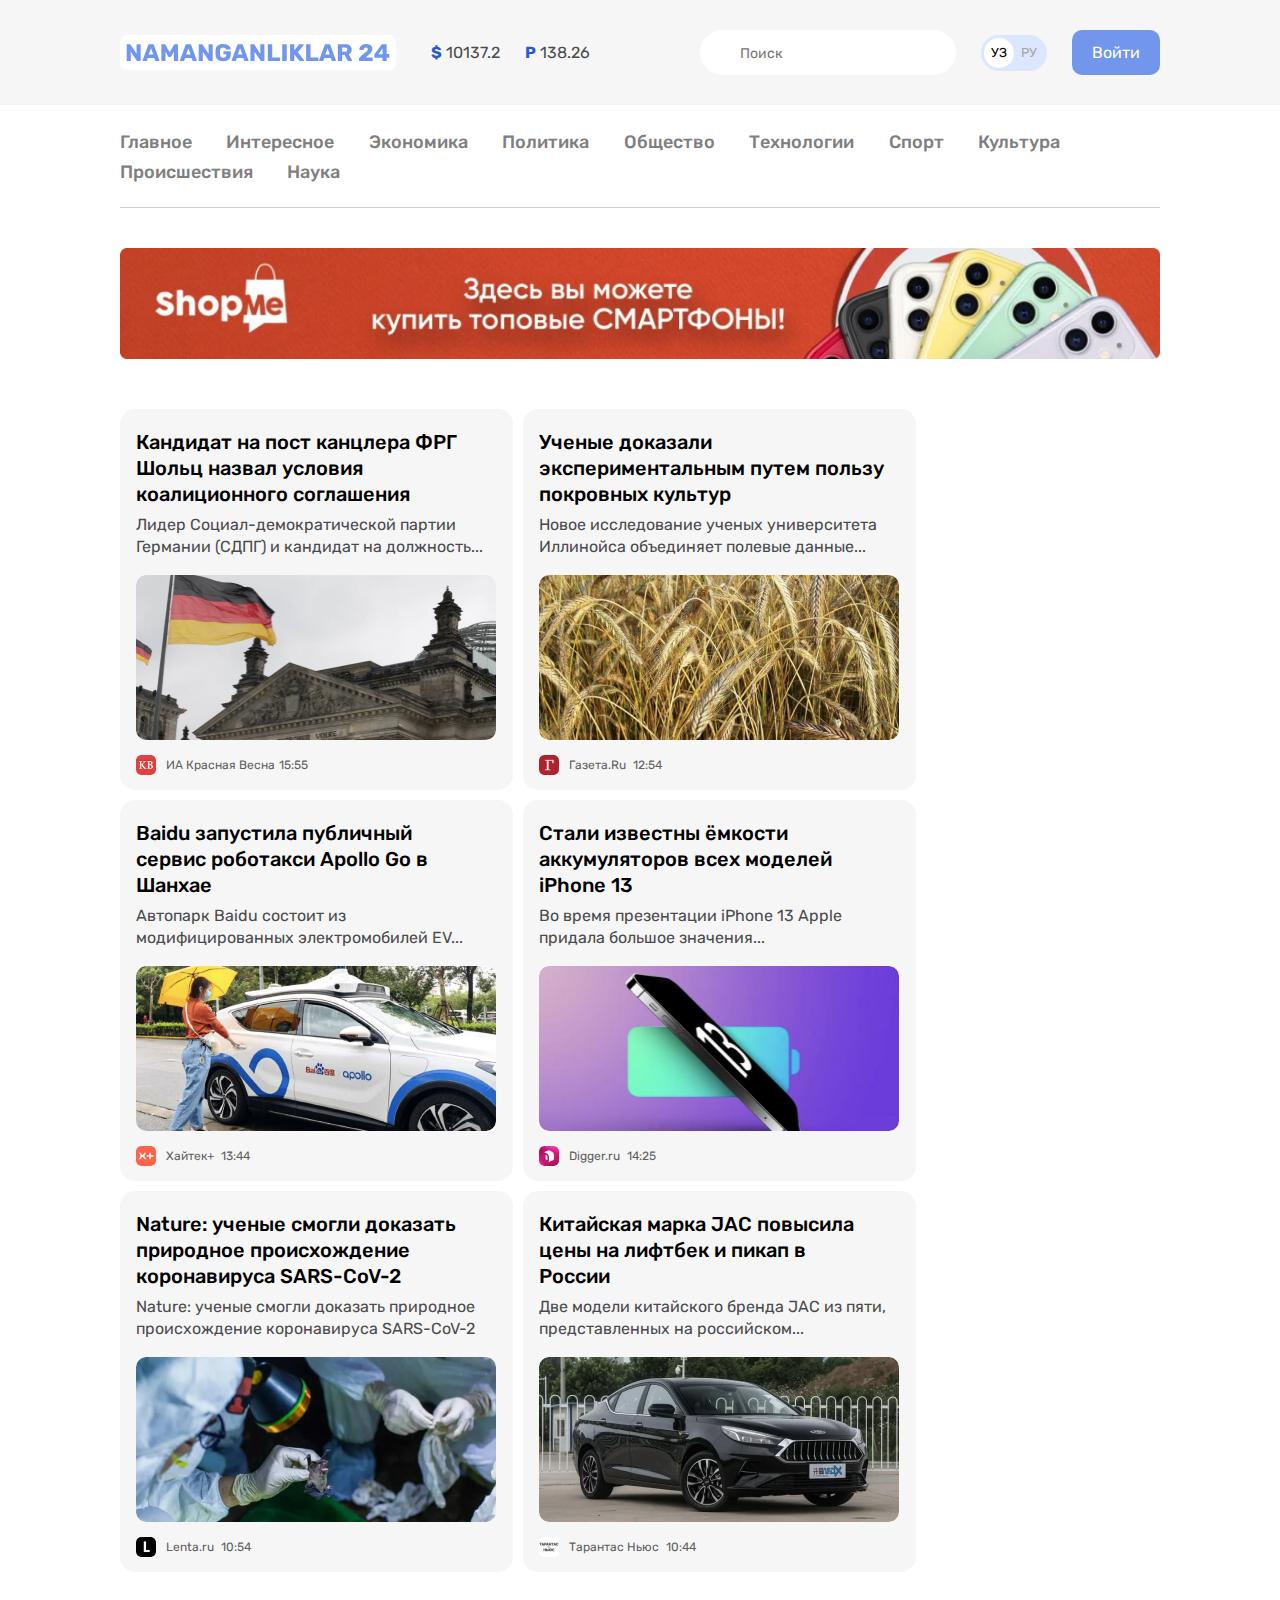
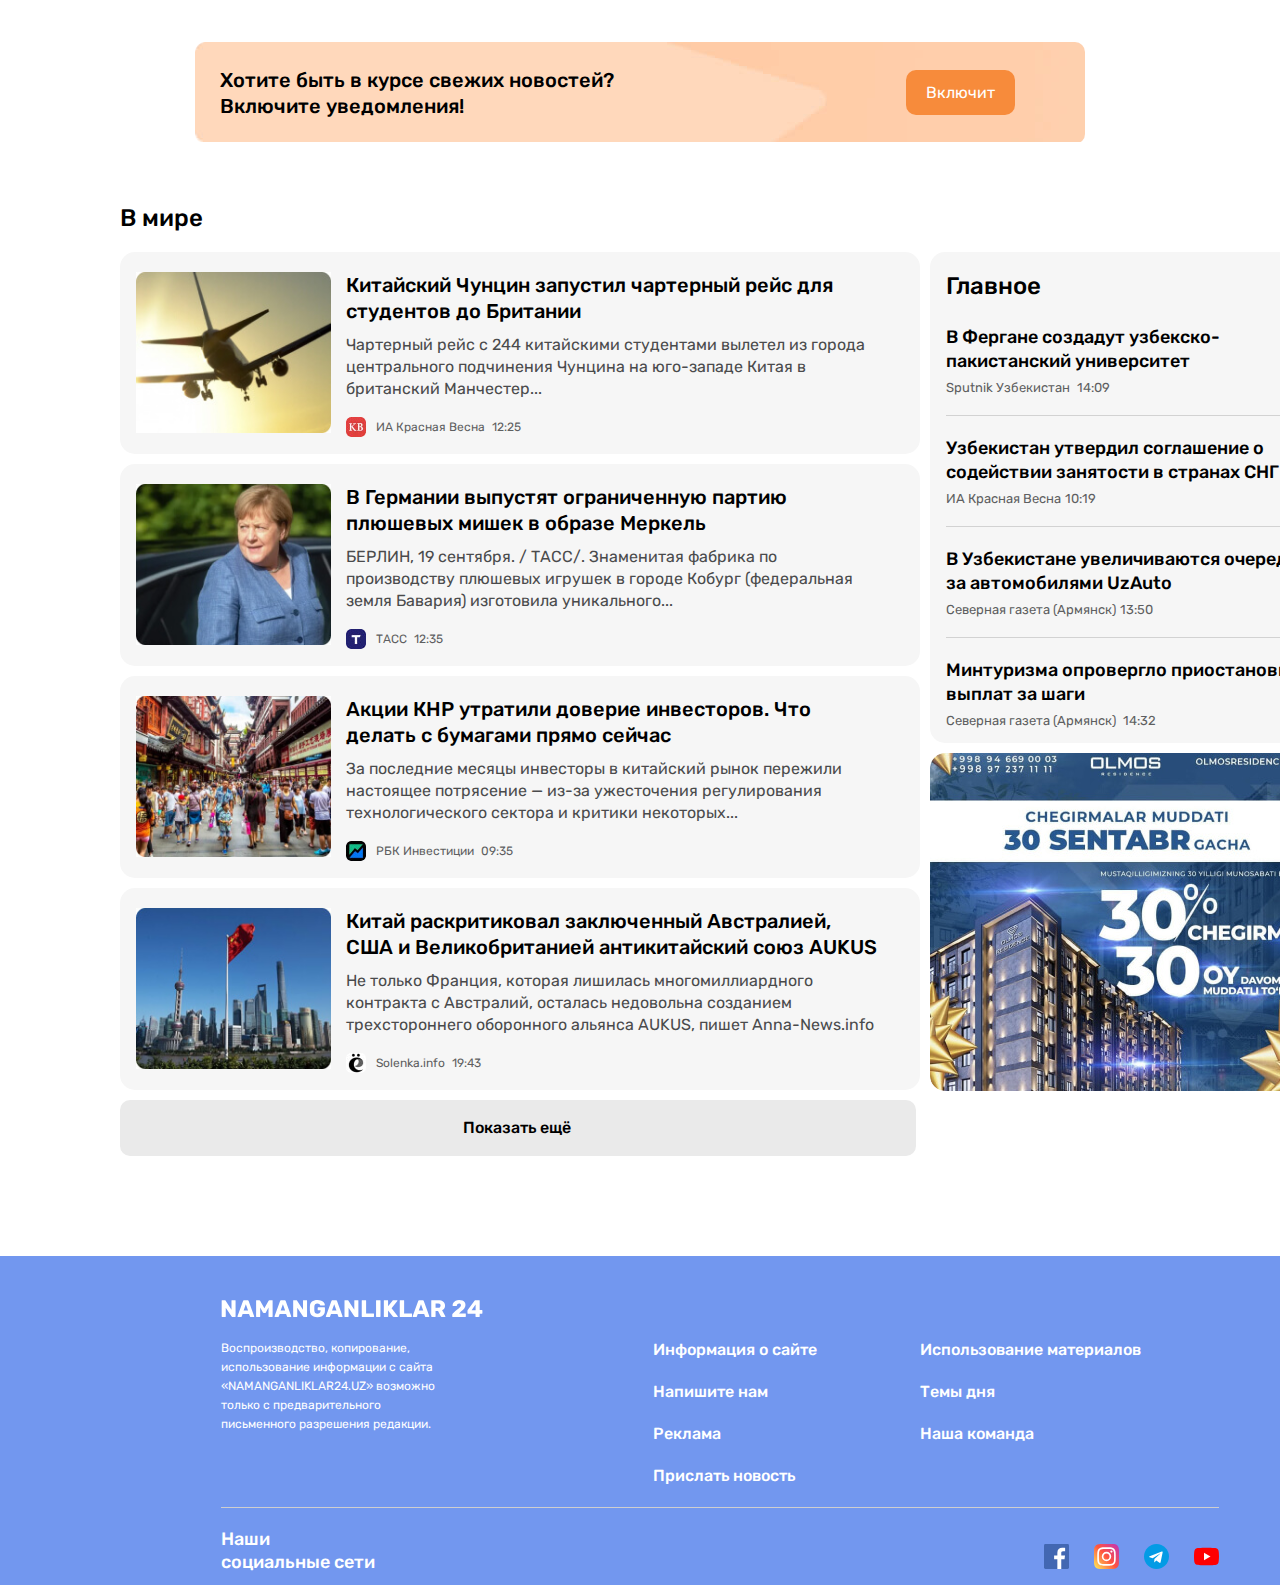
==== index.html @ ddab338f "add contact" ====
<!DOCTYPE html>
<html lang="ru">
<head>
  <meta charset="UTF-8">
  <meta http-equiv="X-UA-Compatible" content="IE=edge">
  <meta name="viewport" content="width=device-width, initial-scale=1.0">
  <title>Namanganliklar 24</title>

  <!-- google-fonts -->

  <link rel="preconnect" href="https://fonts.googleapis.com">
  <link rel="preconnect" href="https://fonts.gstatic.com" crossorigin>
  <link href="https://fonts.googleapis.com/css2?family=Rubik:wght@400;500;700&display=swap" rel="stylesheet">

  <!-- styles -->
  <link rel="stylesheet" href="css/normalize.css">
  <link rel="stylesheet" href="css/styles.css">
<link rel="stylesheet" href="index-list.html">
<link rel="stylesheet" href="index-article.html">
<link rel="stylesheet" href="contact.html">
</head>
<body>
  <!-- site-header -->
  <header class="site-header">
    <!-- site-header -->
    <div class="header-top">
      <div class=" site-header-container container ">
        <a class="site-header-logo" href="index.html">
          <img class="logo-N24-img" src="img/logo-N24.svg" alt="N24" width="264"  height="28">
        </a>
        <!-- CARENCY-RATES -->
        <ul class="currency-rates">
          <li class="curency-rates-item">
            <b class="curency-rates-type"> $</b>
            <span class="curency-rates-value">10137.2</span>
          </li>
          <li class="curency-rates-item">
            <b class="curency-rates-type">P</b>
            <span class="curency-rates-value">138.26</span>
          </li>
        </ul>

        <!-- Global-search-form -->
        <form class="search-form" action="#" method="get">
          <input class="search-form-text" type="search" placeholder="Поиск" aria-label="Поиск" required>
        </form>
        <!-- Lang-toggle -->
        <div class="languages-list">
          <a class="languages-item languages-item-active" href="index.html">УЗ</a>
          <a  class="languages-item" href="index.html/ru">РУ</a>
        </div>
        <!-- site-header-auth -->

        <a class="button button-primary" href="#">Войти</a>
      </div>
    </div>

    <div class="container">
      <nav class="sitenav">
        <ul class="sitenav-list">
          <li class="sitenav-item"><a class="sitenav-link" href="#" >Главное</a></li>
          <li class="sitenav-item"><a class="sitenav-link" href="index-list.html" >Интересное</a></li>
          <li class="sitenav-item"><a class="sitenav-link" href="#" >Экономика</a></li>
          <li class="sitenav-item"><a class="sitenav-link" href="#" >Политика</a></li>
          <li class="sitenav-item"><a class="sitenav-link" href="#" >Общество</a></li>
          <li class="sitenav-item"><a class="sitenav-link" href="#" >Технологии</a></li>
          <li class="sitenav-item"><a class="sitenav-link" href="#" >Спорт</a></li>
          <li class="sitenav-item"><a class="sitenav-link" href="#" >Культура</a></li>
          <li class="sitenav-item"><a class="sitenav-link" href="#" >Происшествия</a></li>
          <li class="sitenav-item"><a class="sitenav-link" href="#" >Наука</a></li>
        </ul>
      </nav>

      <!-- site-header-banner -->
      <aside class="site-header-banner">
        <a class="site-header-banner-link" href="https://shopme.uz" target="_blank">
          <img class="site-header-banner-img" src="img/shopme-img.jpg" alt="shopme-banner" width="1200" height="128" srcset="img/shopme-img.jpg 1x,img/shopme-img@2x.jpg 2x">
        </a>
      </aside>
    </div>


  </header>


  <!-- site-main -->
  <main class="main-content">
    <div class="container">
      <section class="main-section">
        <div class="site-main-list">
          <article class="site-main-item article-card">
            <h3 class="site-main-header"><a class="site-main-heade-link" href="#">Кандидат на пост канцлера ФРГ Шольц назвал условия коалиционного соглашения</a></h3>
            <p class="site-main-text">Лидер Социал-демократической партии Германии (СДПГ) и кандидат на должность...</p>
            <img class="site-main-img" src="img/Германия.jpg" alt=" " width="360" height="165" srcset="img/Германия.jpg 1x, img/Германия@2x.jpg 2x">
            <footer class="site-main-list-bottom">
              <img class="site-main-list-bottom-icon" src="img/ИА-Красная-Весна-icon.jpg" alt="KB" width="20" height="20" srcset="img/ИА-Красная-Весна-icon.jpg 1x, img/ИА-Красная-Весна-icon@2x.jpg 2x">
              <div class="site-main-list-bottom-div"><span class="site-main-list-bottom-address">ИА Красная Весна<time class="time">15:55 </time></span></div>
            </footer>
          </article>
          <article class="site-main-item article-card">
            <h3 class="site-main-header"><a class="site-main-heade-link" href="#">Ученые доказали экспериментальным путем пользу покровных культур</a></h3>
            <p class="site-main-text">Новое исследование ученых университета Иллинойса объединяет полевые данные... </p>
            <img class="site-main-img" src="img/пшеница.jpg" alt=" " width="360" height="165" srcset="img/пшеница.jpg 1x, img/пшеница@2x.jpg 2x">
            <footer class="site-main-list-bottom">
              <img class="site-main-list-bottom-icon" src="img/Газета.jpg" alt=""  srcset="img/Газета.jpg 1x, img/Газета@2x.jpg 2x">
              <div class="site-main-list-bottom-div"><span class="site-main-list-bottom-address">Газета.Ru <time class="time">12:54</time></span></div>
            </footer>
          </article >
          <article class="site-main-item article-card">
            <h3 class="site-main-header three-header"><a class="site-main-heade-link " href="#">Baidu запустила публичный сервис роботакси Apollo Go в Шанхае</a></h3>
            <p class="site-main-text">Автопарк Baidu состоит из модифицированных электромобилей EV... </p>
            <img class="site-main-img" src="img/Apollo-Go.jpg" alt=" " width="360" height="165" srcset="img/Apollo-Go.jpg 1x, img/Apollo-Go@2x.jpg 2x" >
            <footer class="site-main-list-bottom">
              <img class="site-main-list-bottom-icon" src="img/Хайтек.jpg" alt="" width="20" height="20" srcset=" img/Хайтек.jpg 1x, img/Хайтек@2x.jpg 2x">
              <div class="site-main-list-bottom-div"><span class="site-main-list-bottom-address">Хайтек+ <time class="time">13:44</time></span></div>
            </footer>
          </article>
          <article class="site-main-item article-card">
            <h3 class="site-main-header"><a class="site-main-heade-link" href="#">Стали известны ёмкости аккумуляторов всех моделей iPhone 13</a></h3>
            <p class="site-main-text">Во время презентации iPhone 13 Apple придала большое значения...</p>
            <img class="site-main-img" src="img/iphone-13.jpg" alt=" " width="360" height="165" srcset="img/iphone-13.jpg 1x, img/iphone-13@2x.jpg 2x" >
            <footer class="site-main-list-bottom">
              <img class="site-main-list-bottom-icon" src="img/Digger.ru.jpg" alt="" width="20" height="20" srcset="img/Digger.ru.jpg 1x, img/Digger.ru@2x.jpg  2x">
              <div class="site-main-list-bottom-div"><span class="site-main-list-bottom-address">Digger.ru <time class="time">14:25</time></span></div>
            </footer>
          </article>
          <article class="site-main-item article-card">
            <h3 class="site-main-header"><a class="site-main-heade-link" href="#">Nature: ученые смогли доказать природное происхождение коронавируса SARS-CoV-2</a></h3>
            <p class="site-main-text">Nature: ученые смогли доказать природное происхождение коронавируса SARS-CoV-2</p>
            <img class="site-main-img" src="img/SARS-CoV-2.jpg" alt=" " width="360" height="165" srcset="img/SARS-CoV-2.jpg 1x, img/SARS-CoV-2@2x.jpg 2x">
            <footer class="site-main-list-bottom">
              <img class="site-main-list-bottom-icon" src="img/Lenta.ru.jpg" alt="" width="20" height="20" srcset="img/Lenta.ru.jpg 1x, img/Lenta.ru@2x.jpg 2x">
              <div class="site-main-list-bottom-div"><span class="site-main-list-bottom-address">Lenta.ru <time class="time">10:54</time></span></div>
            </footer>
          </article>
          <article class="site-main-item article-card">
            <h3 class="site-main-header"><a class="site-main-heade-link six-header" href="#">Китайская марка JAC повысила цены на лифтбек и пикап в России</a></h3>
            <p class="site-main-text">Две модели китайского бренда JAC из пяти, представленных на российском...</p>
            <img class="site-main-img" src="img/Китайская-марка-JAC.jpg" alt=" "  width="360" height="165" srcset="img/Китайская-марка-JAC.jpg 1x, img/Китайская-марка-JAC@2x.jpg 2x">
            <footer class="site-main-list-bottom">
              <img class="site-main-list-bottom-icon" src="img/Тарантас.jpg" alt="" width="20" height="20" srcset="img/Тарантас.jpg 1x, img/Тарантас@2x.jpg 2x">
              <div class="site-main-list-bottom-div"><span class="site-main-list-bottom-address">Тарантас Ньюс <time class="time">10:44</time></span></div>
            </footer>
          </article>
        </div>

        <!-- NOTIFICATION-CTA -->

        <section  class="notificatin-cta">
          <!-- <img class="group-img" src="img/Group-35.jpg" alt="group-35"  srcset="img/Group-35.jpg 1x, img/Group-35@2x.jpg 2x"> -->

          <div class="notificatin-cta-text">Хотите быть в курсе свежих новостей? <br> Включите уведомления!</div>
          <a class="button button-orange" href="">Включит</a>

        </section>
      </section>

      <!-- В-мире -->
      <section class="main-section-В-мире ">
        <h2 class="В-мире-header">В мире</h2>
        <div class="main-section-В-мире-content">
          <div class="main-section-В-мире-div" >
            <article class="main-section-В-мире-article  article-card">
              <div><img class="main-section-В-мире-img" src="img/samolyot.jpg" alt="saloyot" width="210" height="165" srcset="img/samolyot.jpg 1x, img/samolyot@2x.jpg 2x"></div>
              <div class="main-section-В-мире-article-div">
                <h3 class="main-section-В-мире-header"><a class="site-main-heade-link " href="#">Китайский Чунцин запустил чартерный рейс для студентов до Британии</a></h3>
                <p class="main-section-В-мире-text site-main-text">Чартерный рейс с 244 китайскими студентами вылетел из города центрального подчинения Чунцина на юго-западе Китая в британский Манчестер...</p>
                <footer class="site-main-list-bottom">
                  <img class="site-main-list-bottom-icon" src="img/ИА-Красная-Весна-icon.jpg" alt="KB" width="20" height="20" srcset="img/ИА-Красная-Весна-icon.jpg 1x, img/ИА-Красная-Весна-icon@2x.jpg 2x">
                  <div class="site-main-list-bottom-div"><span class="site-main-list-bottom-address">ИА Красная Весна<time class="time"> 12:25 </time>
                  </span></div>
                </footer>
              </div>
            </article>
            <article class="main-section-В-мире-article  article-card">
              <div><img class="main-section-В-мире-img" src="img/holo.jpg" alt="saloyot" width="210" height="165" srcset="img/holo.jpg 1x,img/holo@2x.jpg 2x"></div>
              <div class="main-section-В-мире-article-div">
                <h3 class="main-section-В-мире-header"><a class="site-main-heade-link" href="#">В Германии выпустят ограниченную партию плюшевых мишек в образе Меркель</a></h3>
                <p class="main-section-В-мире-text site-main-text">БЕРЛИН, 19 сентября. / ТАСС/. Знаменитая фабрика по производству плюшевых игрушек в городе Кобург (федеральная земля Бавария) изготовила уникального...</p>
                <footer class="site-main-list-bottom">
                  <img class="site-main-list-bottom-icon" src="img/ТАСС.jpg" alt="KB" width="20" height="20" srcset="img/ТАСС.jpg 1x, img/ТАСС@2x.jpg 2x">
                  <div class="site-main-list-bottom-div"><span class="site-main-list-bottom-address">ТАСС<time class="time"> 12:35 </time>
                  </span></div>
                </footer>
              </div>
            </article>
            <article class="main-section-В-мире-article  article-card">
              <div><img class="main-section-В-мире-img" src="img/aksiya.jpg" alt="saloyot" width="210" height="165" srcset="img/aksiya.jpg 1x, img/aksiya@2x.jpg 2x"></div>
              <div class="main-section-В-мире-article-div">
                <h3 class="main-section-В-мире-header"><a class="site-main-heade-link" href="#">Акции КНР утратили доверие инвесторов. Что делать с бумагами прямо сейчас</a></h3>
                <p class="main-section-В-мире-text site-main-text">За последние месяцы инвесторы в китайский рынок пережили настоящее потрясение — из-за ужесточения регулирования технологического сектора и критики некоторых...</p>
                <footer class="site-main-list-bottom">
                  <img class="site-main-list-bottom-icon" src="img/РБК.jpg" alt="KB" width="20" height="20" srcset="img/РБК.jpg 1x, img/РБК@2x.jpg 2x">
                  <div class="site-main-list-bottom-div"><span class="site-main-list-bottom-address">РБК Инвестиции<time class="time"> 09:35 </time>
                  </span></div>
                </footer>
              </div>
            </article>
            <article class="main-section-В-мире-article  article-card">
              <div><img class="main-section-В-мире-img" src="img/xitoy.jpg" alt="saloyot" width="210" height="165" srcset="img/xitoy.jpg 1x, img/xitoy@2x.jpg 2x"></div>
              <div class="main-section-В-мире-article-div">
                <h3 class="main-section-В-мире-header"><a class="site-main-heade-link" href="#">Китай раскритиковал заключенный Австралией, США и Великобританией антикитайский союз AUKUS</a></h3>
                <p class="main-section-В-мире-text site-main-text">Не только Франция, которая лишилась многомиллиардного контракта с Австралий, осталась недовольна созданием трехстороннего оборонного альянса AUKUS, пишет Anna-News.info</p>
                <footer class="site-main-list-bottom">
                  <img class="site-main-list-bottom-icon" src="img/Solenka.info.jpg" alt="KB" width="20" height="20" srcset="img/Solenka.info.jpg 1x, img/Solenka.info@2x.jpg 2x">
                  <div class="site-main-list-bottom-div"><span class="site-main-list-bottom-address">Solenka.info <time class="time"> 19:43 </time>
                  </span></div>
                </footer>
              </div>
            </article>
            <div class="main-section-В-мире-div-footer" ><a class="main-section-В-мире-div-footer-link" href="#">Показать ещё</a> </div>
          </div>
          <div class="main-aside">
            <article class="site-main-item article-card">
              <h2 class="aside-header">Главное</h2>
              <h3 class="site-main-header"><a class="site-main-article-link" href="#">В Фергане создадут узбекско-пакистанский университет</a></h3>
              <div class="site-main-list-bottom-div"><span class="site-main-list-bottom-address aside-time">Sputnik Узбекистан <time class="time">14:09 </time></span></div>
              <h3 class="site-main-header"><a class="site-main-article-link" href="#">Узбекистан утвердил соглашение о содействии занятости в странах СНГ</a></h3>
              <div class="site-main-list-bottom-div"><span class="site-main-list-bottom-address aside-time">ИА Красная Весна<time class="time">10:19 </time></span></div>
              <h3 class="site-main-header"><a class="site-main-article-link" href="#">В Узбекистане увеличиваются очереди за автомобилями UzAuto</a></h3>
              <div class="site-main-list-bottom-div"><span class="site-main-list-bottom-address aside-time">Северная газета (Армянск)<time class="time">13:50</time></span></div>
              <h3 class="site-main-header"><a class="site-main-article-link" href="#">Минтуризма опровергло приостановку выплат за шаги</a></h3>
              <div class="site-main-list-bottom-div"><span class="site-main-list-bottom-address aside-time">Северная газета (Армянск) <time class="time">14:32</time></span></div>
            </article>
            <aside><a href="http://olmosresidence.uz/" target="_blank"><img class="olmos-img" src="img/30-sentabr.jpg" alt="" width="393" height="338" srcset="img/30-sentabr.jpg 1x, img/30-sentabr@2x.jpg 2x"></a></aside>
          </div>
        </div>
      </section>
    </div>
  </main>

  <!-- footer -->
  <footer class="site-footer">
    <div class="site-footer-container container">
      <section class="site-footer-section">
        <div class="site-footer-section-div">
          <div class="footer-logo">
            <a class="site-footer-logo-link" href="index.html"><img src="img/logo-footer-img.svg" alt=""></a>
          </div>
          <div class="site-footer-div">
            <div>
              <p class="site-footer-text">Воспроизводство, копирование, использование информации с сайта «NAMANGANLIKLAR24.UZ» возможно только с предварительного письменного разрешения редакции.
              </p>
            </div>


            <ul class="site-footer-list">
              <li class="site-footer-list-item item-1"><a class="footer-list-link" href="#">Информация о сайте</a></li>
              <li class="site-footer-list-item"><a class="footer-list-link" href="#">Напишите нам</a></li>
              <li class="site-footer-list-item"><a class="footer-list-link" href="#">Реклама</a> </li>
              <li class="site-footer-list-item"><a class="footer-list-link" href="#">Прислать новость</a> </li>
            </ul>

            <ul class="site-footer-list">
              <li class="site-footer-list-item item-2-1"><a class="footer-list-link" href="#">Использование материалов</a> </li>
              <li class="site-footer-list-item"><a class="footer-list-link" href="#"> Темы дня</a></li>
              <li class="site-footer-list-item"><a class="footer-list-link" href="#">Наша команда</a> </li>
            </ul>
          </div>
        </div>

        <div class="site-footer-footer">

          <!-- <hr class="footer-hr"> -->

          <div class="ijtimoiy-tarmoqlar" >
            <span class="Наши-социальные-сети">Наши социальные сети</span>
            <ul class="ijtmoiy-tarmoqlar-list">
              <li class="facebook sahifa "><a  class="" href="https://ko-kr.facebook.com/namanganliklar24-110305797410261/" target="_blank"><img class="ijtmoiy-tarmoq-img" src="img/facebook.svg" alt="facebook" width="25" height="25"></a></li>
              <li class="instagram sahifa  "><a class="" href="https://www.instagram.com/accounts/login/" target="_blank"><img class="ijtmoiy-tarmoq-img" src="img/instagram.svg" alt="instagram" width="25" height="25"></a></li>
              <li class="telegram sahifa "><a class="" href="https://t.me/Namanganliklar" target="_blank"><img class="ijtmoiy-tarmoq-img" src="img/telegram.svg" alt="telegram" width="25" height="25"></a></li>
              <li class="YouTube sahifa  "><a class="" href="https://www.youtube.com/c/Namanganliklar24/featured" target="_blank"><img class="ijtmoiy-tarmoq-img" src="img/youtube.svg" alt="youtube" width="25" height="17"></a></li>
            </ul>
          </div>
        </div>
      </section>

    </div>

  </footer>
</body>
</html>
---- css/styles.css ----
/* Global */
*{
  box-sizing: border-box;
}


html{
  scroll-behavior: smooth;
}


body{
  display: flex;
  flex-direction: column;
  height: 100%;
  padding: 0;
  margin: 0;
  font-family: "Rubik", "arial", sans-serif;
  font-size: 16px;
  line-height: 22px;
  background-color:#fff;
  color: #4A4B4C;
}
img{
  max-width: 100%;
  height: auto;
}


*:focus{
  outline: 2px dashed deepskyblue;
  outline-offset: 3px;
}

.button{
  display: inline-block;
  padding: 13px 20px;
  border-radius: 10px;
  font-size: 16px;
  line-height: normal;
  font-weight: normal;
  text-decoration: none;
  align-items: center;
  cursor:pointer;
}

.button:hover{
  opacity: 0.8;
}

.button:active{
  opacity: 0.6;
}

.button-primary{
  background-color: #7296EC;
  color: #fff;
}

.button-orange{
  background-color: #F78B3B;
  color: #fff;
}


/* Container */
.container{
  width: 100%;
  max-width: 1440px;
  padding-left: 120px;
  padding-right: 120px;
  margin-left: auto;
  margin-right: auto;
}

.site-footer-container{
  padding: 0;
}




.header-top{
  padding-top: 30px;
  padding-bottom: 30px;
  margin-bottom: 10px;
  background-color: #f6f6f6;
}
.site-header-container{
  display: flex;
  align-items: center;
}

.site-header-logo{
  display: flex;
  padding: 8px 6px;
  border-radius: 7px;
  margin-right: 35px;
  background-color: #fff;
}


.site-header-logo:hover{
  opacity: 0.8;
}

.site-header-logo:active{
  opacity: 0.6;
}
/* Currency-rates */
.currency-rates{
  display: flex;
  align-items: center;
  padding: 0;
  margin: 0;
  margin-right: auto;
  list-style: none;
}

.curency-rates-item:not(:last-child){
  margin-right: 25px;
}

.curency-rates-type{
  color: #2959CE;
}

/* Global-search-form */
.search-form{
  margin-right: 25px;
}

.search-form-text{
  padding-top: 15px;
  padding-right: 20px;
  padding-bottom:13px;
  padding-left: 40px;
  font-size: 14px;
  line-height: normal;
  border:0;
  border-radius: 60px;
  color:  #8D8D8D;
  background-color: #fff;
}

/* Lang-toggle */

.languages-list{
  display: flex;
  padding: 3px;
  border-radius: 39px;
  background-color: #DCE6FF;
  margin-right: 25px;
}

.languages-item{
  width: 30px;
  height: 30px;
  border-radius: 50%;
  font-size: 13px;
  line-height: 30px;
  color: #a6a6a6;
  text-align: center;
  text-decoration: none;
}

.languages-item-active{
  background-color: #fff;
  color: #000;
}

/* site-nav */


.sitenav {
  padding-top: 12px;
  padding-bottom: 20px;
  border-bottom: 1px solid #d1d1d1;
  margin-bottom: 40px;
  font-size: 18px;
  line-height: normal;
  font-weight: 500;
}
.sitenav-list {
  display: flex;
  flex-wrap: wrap;
  align-items: center;
  padding: 0;
  margin: 0;
  list-style: none;

}

.sitenav-item{
  margin-top: 4px;
  margin-bottom: 4px;
}
.sitenav-item:not(:last-child){
  margin-right: 34.44px;
}
.sitenav-link{
  display: block;
  color: #7f7f7f;
  text-decoration:none ;
}

.sitenav-link:hover{
  color: #2959CE;
}

.sitenav-link:active{
  opacity: 0.6;
}

/* site-header-banner */
.site-header-banner-link{
  display: flex;
}
/* Main */

.main-content{
  flex-grow: 1;
  padding-top: 50px;
}

.site-main-list{
  display: flex;
  flex-wrap: wrap;
  margin-left: -10px;
}

.site-main-item{
  width: 393px;
  margin-left: 10px;
  margin-bottom: 10px;

}

.article-card{
  display: flex;
  flex-direction: column;
  padding: 20px 16px 15px;
  background-color: #F6F6F6;
  border-radius: 15px;
}

.aside-header{
  margin: 0;
  padding-bottom: 5px;
  font-family: Rubik;
  font-style: normal;
  font-weight: 500;
  font-size: 24px;
  line-height: 28px;

  color: #000000;
}


.site-main-header{
  margin: 0px;
  padding-bottom: 7px;
  font-family: Rubik;
  font-style: normal;
  font-weight: 500;
  font-size: 18px;
  line-height: 24px;
  color: #000000;
}

.site-main-article-link{
  font-family: Rubik;
  font-style: normal;
  font-weight: 500;
  font-size: 18px;
  line-height: 24px;
  color: #000000;
  text-decoration: none;
}

.site-main-header:not(:first-child){
  padding-top: 20px;
}

.site-main-heade-link{
  display: inline-block;
  color: #000;
  font-family: Rubik;
  font-style: normal;
  font-weight: 500;
  font-size: 20px;
  line-height: 26px;
  text-decoration: none;
}

.three-header{
  width: 346px;
}

.six-header{
  width: 338px;
}

.site-main-heade-link:hover{
  color: #688eee;
}

.site-main-heade-link:active{
  opacity: 0.6;
}

.site-main-text{
  margin-top: 0;
  margin-bottom: 17px;
}

.site-main-img{
  display: block;
  width: 360px;
  height: 165px;
  margin-top: auto;
  margin-bottom: 15px;
  border-radius:10px;
  object-fit: cover;
}

.site-main-list-bottom{
  display: flex;
  align-items: center;
}

.site-main-list-bottom-address{
  display: block;
  font-family: Rubik;
  font-size: 12px;
  line-height: 14px;
  padding: 0;

  color: #5E5F61;
}

.aside-time{
  display: block;
  font-family: Rubik;
  font-style: normal;
  font-weight: normal;
  font-size: 13px;
  line-height: 15px;

  color: #5E5F61;
}

.site-main-list-bottom-div{

}
.site-main-list-bottom-div:not(:last-child){
  border-bottom: 1px solid  #D2D2D2;
}

.site-main-list-bottom-div:not(:last-child){
  padding-bottom: 20px;
}

.site-main-list-bottom-icon{
  width: 20px;
  min-width: 0;
  height: 20px;
  margin-right: 10px;
  border-radius: 5px;
}

.time{
  margin-left: 4px;
}

/* NOTIFICATION-CTA */

.notificatin-cta{
  display: flex;
  justify-content: space-between;
  align-items: center;
  padding: 25px 70px 25px 25px;
  margin: 60px 75px;
  border-radius: 10px;
  background-image:url(../img/Group-35.jpg);
  background-repeat: no-repeat;

}


.notificatin-cta-text{
  font-size: 20px;
  line-height: 26px;
  font-weight: 500;
  color: #000;

}
<!-- В-мире-->
.main-section-В-мире{


}

.В-мире-header{
  font-weight: 500;
  font-size: 24px;
  line-height: 28px;

  color: #000000;
}
.main-section-В-мире-content{
  display: flex;
}
.main-section-В-мире-div{

}

.main-section-В-мире-article{

  flex-direction: row;
  width: 800px;
  margin-bottom: 10px;

}



.main-section-В-мире-img {
  padding-right: 15px;
  width: 210px;
  height: 161px;

}
.main-section-В-мире-article-div {
  width: 535px;
}
.main-section-В-мире-header {
  margin: 0px;
}
.main-section-В-мире-text {
  margin-top: 10px;
}

.main-section-В-мире-div-footer{
  width: 796px;
  padding: 17px 343px;
  background-color: #EAEAEA;
  border-radius: 10px;

}
.olmos-img{
  margin-left: 10px;
  position: absolute;
  width: 393px;
  background: url(.png);
  border-radius: 15px;
}

.olmos-img-Интересное-part{
  height: 553px;
}

.main-section-В-мире-div-footer-link{
  width: 110px;
  font-weight: 500;
  font-size: 16px;
  line-height: 19px;
  color: #000;
  text-decoration: none;
}
.main-aside{
  width: 393px;
  width: 30%;
  float: left;
}

/* index-article */
.index-article-main {
  padding-top: 10px;
}
.index-article-main-sections {
  display: flex;
}

.index-article-main-icon{
  display: flex;

  align-items: center;
}
.index-article-icon{
  width: 30px;
  height: 30px;
  margin-right: 10px;
  border-radius: 5px;
}

.index-article-icon-fvm.ru{
  width: 86px;
  font-family: "Rubik", "arial", sans-serif;
  font-size: 14px;
  line-height: 17px;
  color: #5E5F61;
}
.index-article-section {
}

.index-article-main-header {
  width: 797px;
    font-family:"Rubik", "arial", sans-serif;
    font-weight: 500;
  font-size: 26px;
  line-height: 36px;
  color: #000000;
  margin-top: 30px;
  margin-bottom: 20px;
}
.index-article-main-img {
  width: 797px;
  border-radius: 13px;
}
.index-article-main-texts {
  width: 797px;
font-family: "Rubik", "arial", sans-serif;
font-size: 20px;
line-height: 30px;
color: #000000;
border-bottom: 1px solid  #D2D2D2;
}

.index-article-main-text{
  margin: 0;
}
.index-article-main-text:first-child{
  margin-top: 25px;
}
.index-article-main-text:not(:last-child){
  margin-bottom: 24px;
}
.index-article-main-text:nth-child(5){
  padding-top: 25px;
}
.index-article-main-texts:last-child{
  padding-bottom: 50px;
}

.index-article-main-bottom-heading{
  width: 251px;
    font-family:"Rubik", "arial", sans-serif;
  font-style: normal;
  font-weight: 500;
  font-size: 24px;
  line-height: 28px;
    color: #000000;
}
.index-article-main-bottom{
  display: flex;
}


/* CONTACT */

.main-contact {

}
.contact-hero {
}
.hero-contact {
display: flex;
}
.contact-heading {
    width: 173px;
font-family:"Rubik", "arial", sans-serif;
font-weight: 500;
font-size: 24px;
padding: 0;
margin: 0;
padding-top: 20px;
padding-bottom: 20px;
line-height: 28px;
color: #000000;

}
.personal-data {
width: 696px;
}


.name-and-phone-namber{
  display: flex;
}

.name {
padding-right: 10px;
padding-bottom: 10px;
}

.input{

  font-family: Rubik;
  font-style: normal;
  font-weight: normal;
  width: 343px;
  height: 55px;
  padding: 18px 20px;

    background-color: #FFFFFF;
  border: 1px solid rgba(0, 0, 0, 0.2);
  box-sizing: border-box;
  border-radius: 10px;
font-size: 80%;
    color: #000000;
    opacity: 0.5;
}
.phone-namber {
}

.email{
  padding-bottom: 10px;
}
.email-input {
width: 696px;
}
.text {

}

.text-input{
  display: block;
  width: 100%;
  min-height: 180px;
  resize: vertical;
}

.N24-hr{
  width: 444px;
  height: 0px;
  padding: 0;
  margin: 0;
margin-left: 25px;
  border: 1px solid #D2D2D2;
}
.N24-data {
  width: 494px;
height: 310px;
background: #F6F6F6;
border-radius: 10px;
margin-left: 10px;
}

.N24-data-list {
  padding-top: 20px;
  padding-bottom: 20px;
padding-left: 25px;

}

.N24-data-list-name{
  font-family: "Rubik", "arial", sans-serif;
  font-style: normal;
  font-weight: 500;
  font-size: 20px;
  line-height: 24px;
  color: #000000;
  padding-bottom: 7px;
}

.N24-item{
  font-family: "Rubik", "arial", sans-serif;
   font-size: 16px;
  line-height: 19px;
   color: #000000;
   padding-top: 7px;
   text-decoration: none;
}
.email-adress {
  padding-top: 20px;
}
.email-name {
}
.phone {
}
.phone-nambr {
}
.adress {
}

.button-div{
  display: flex;
  justify-content: center;
  padding-top: 20px;
}
.N24-data-button{
  display: flex;
  justify-content: center;
  flex-direction: row;
  align-items: flex-start;
  padding: 17px 30px;
    width: 145px;
  height: 53px;
    background: #7297EF;
  border-radius: 10px;
}

/* Footer */
.site-footer{
  margin-top: 100px;
  background-color: #7297EF;
}
.site-footer-section {

  margin-left: 221px;
  color: #FFFFFF;
}

.site-footer-section-div{
  width: 998px;
  border-bottom: 1px solid #CECECE;
  margin-bottom: 20px;
}

.site-footer-div{
  display: flex;
  margin: 0;
  margin-top: 15px;
}

.footer-logo{
  margin-top: 40px;
}
.site-footer-logo-link{
  margin-top: 38px;
  font-size: 24px;
  line-height: 28px;
  color: #fff;
  background-color: #7297EF;
  text-decoration: none;
}

.site-footer-logo-link:hover{
  background-color: #63e2eb;
  color: #000;
}

.site-footer-logo-link:active{
  opacity: 0.6;
}


.site-footer-text {
  font-family: Rubik;
  width: 229px;
  margin: 0;
  margin-right: 203px;
  font-size: 12px;
  line-height: 19px;
  color: #FFFFFF;
}
.site-footer-list {
  list-style: none;
  margin: 0;
  padding: 0;
  margin-right: 100px;

}

.site-footer-list-item {
  color: #fff;
  margin-bottom: 20px;
}

.item-1{
  width: 167px;
}

.item-2-1{
  width: 224px;
}
.footer-list-link{
  font-family: Rubik;
  font-style: normal;
  font-weight: 500;
  font-size: 16px;
  line-height: 19px;
  color: #FFFFFF;
  margin: 20px 0px;
  text-decoration: none;
}

.footer-list-link:hover{
  background-color: #63e2eb;
  color: #000;
}

.footer-list-link:active{
  opacity: 0.6;
}

.site-footer-footer{
  width: 998px;

}


.ijtimoiy-tarmoqlar {
  display: flex;
  justify-content: space-between;
}

.Наши-социальные-сети{
  width: 161px;
  font-family: Rubik;
  font-style: normal;
  font-weight: 500;
  font-size: 18px;
  line-height: 23px;
  color: #FFFFFF;
}

.ijtmoiy-tarmoqlar-list{
  display: flex;
  list-style: none;
}


.sahifa:not(:last-child){
  margin-right: 25px;
}
.sahifa:hover {
  opacity: 0.8;
}

.sahifa:active{
  opacity: 0.6;
}

.ijtmoiy-tarmoq-img{
  display: block;
  width: 25px;
}
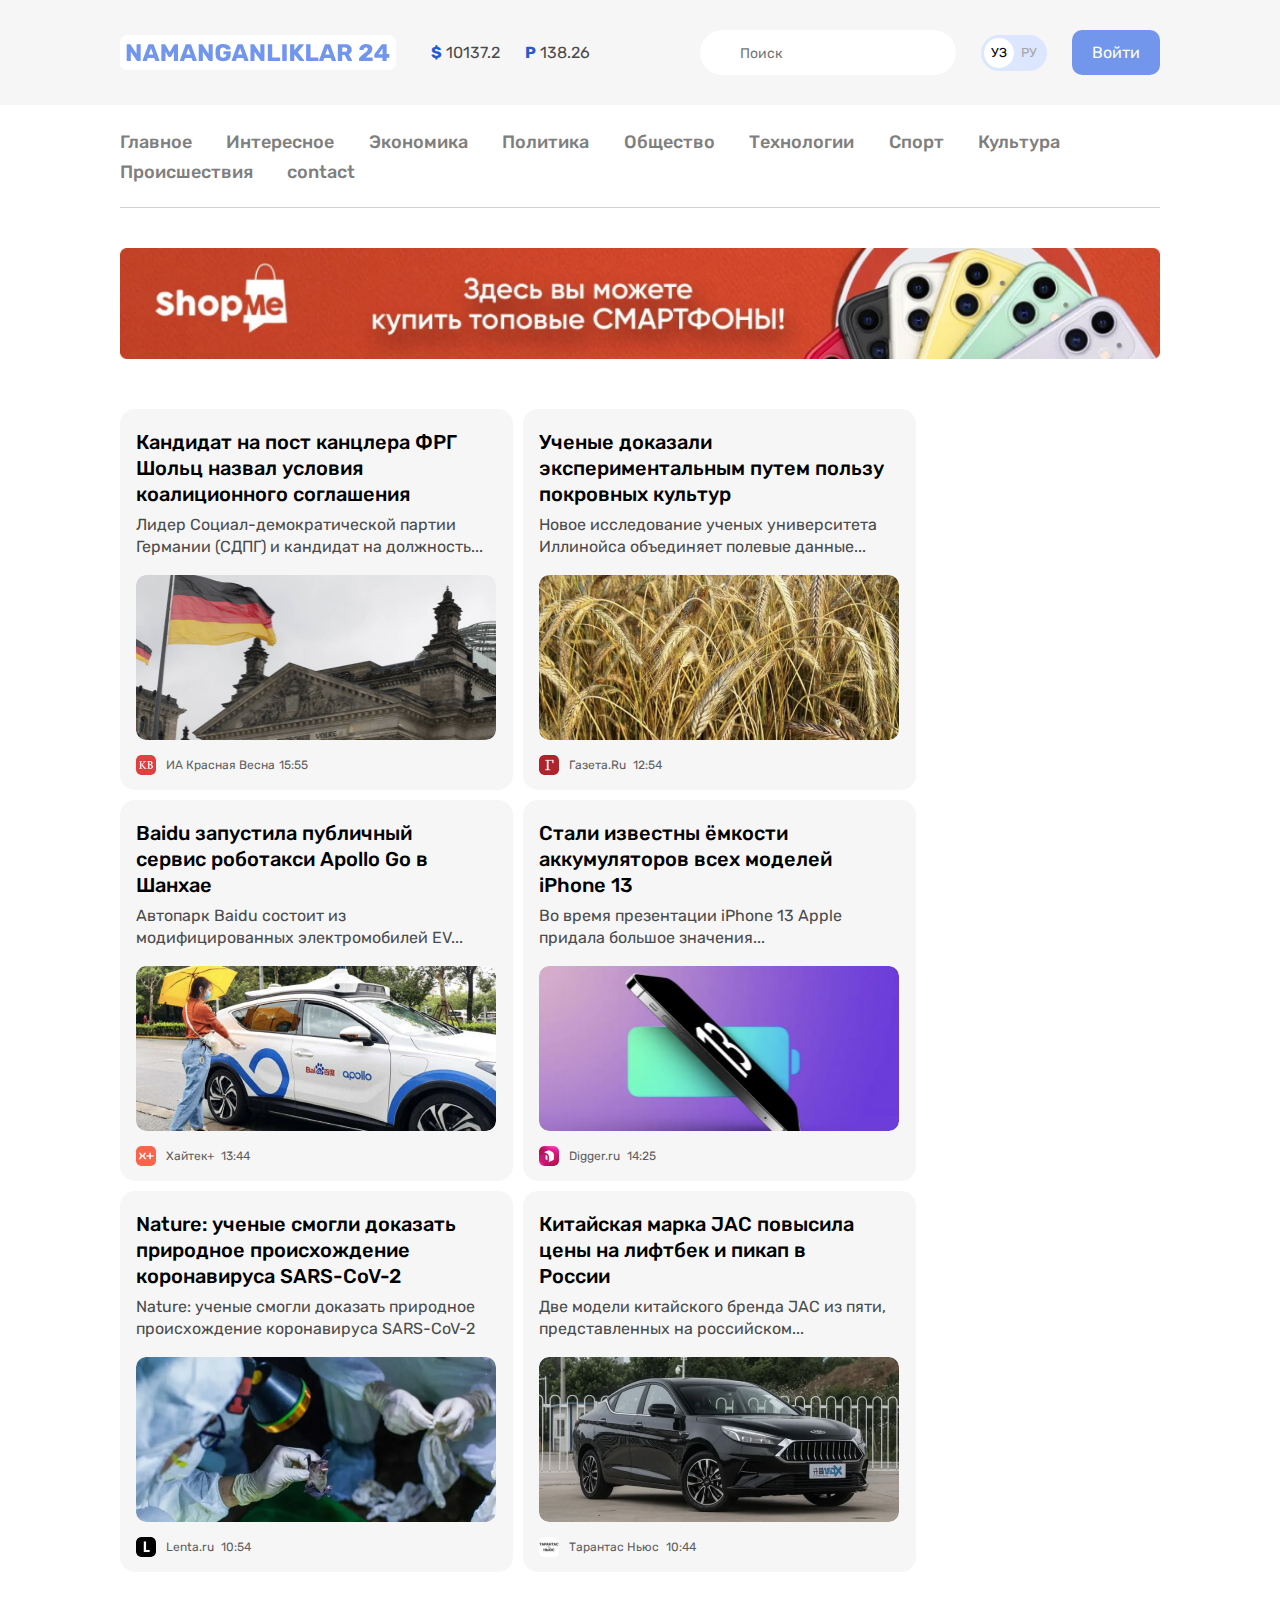
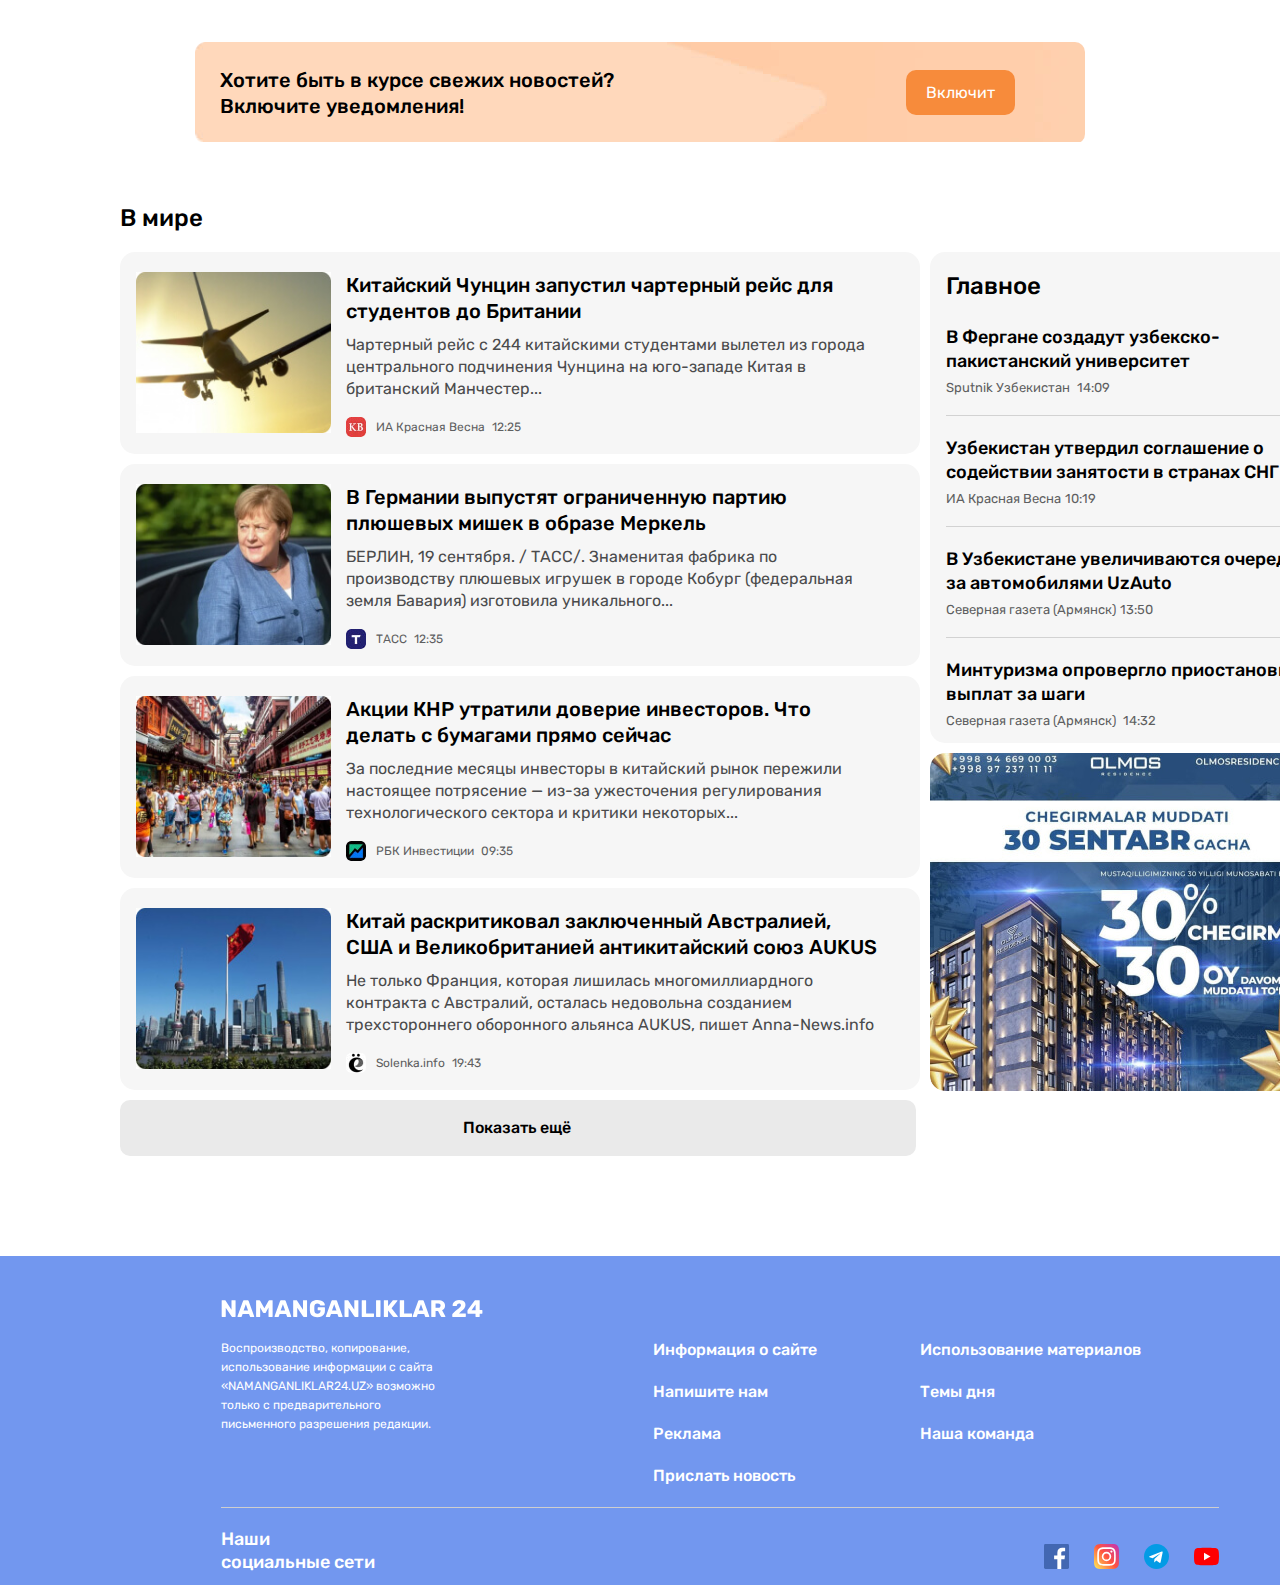
==== commit ac4709f6: "contact un link" ====
--- a/index.html
+++ b/index.html
@@ -58,7 +58,7 @@
     <div class="container">
       <nav class="sitenav">
         <ul class="sitenav-list">
-          <li class="sitenav-item"><a class="sitenav-link" href="#" >Главное</a></li>
+          <li class="sitenav-item"><a class="sitenav-link" href="index.html" >Главное</a></li>
           <li class="sitenav-item"><a class="sitenav-link" href="index-list.html" >Интересное</a></li>
           <li class="sitenav-item"><a class="sitenav-link" href="#" >Экономика</a></li>
           <li class="sitenav-item"><a class="sitenav-link" href="#" >Политика</a></li>
@@ -67,7 +67,8 @@
           <li class="sitenav-item"><a class="sitenav-link" href="#" >Спорт</a></li>
           <li class="sitenav-item"><a class="sitenav-link" href="#" >Культура</a></li>
           <li class="sitenav-item"><a class="sitenav-link" href="#" >Происшествия</a></li>
-          <li class="sitenav-item"><a class="sitenav-link" href="#" >Наука</a></li>
+          <!-- <li class="sitenav-item"><a class="sitenav-link" href="#" >Наука</a></li> -->
+          <li class="sitenav-item"><a class="sitenav-link" href="contact.html" >contact</a></li>
         </ul>
       </nav>
 
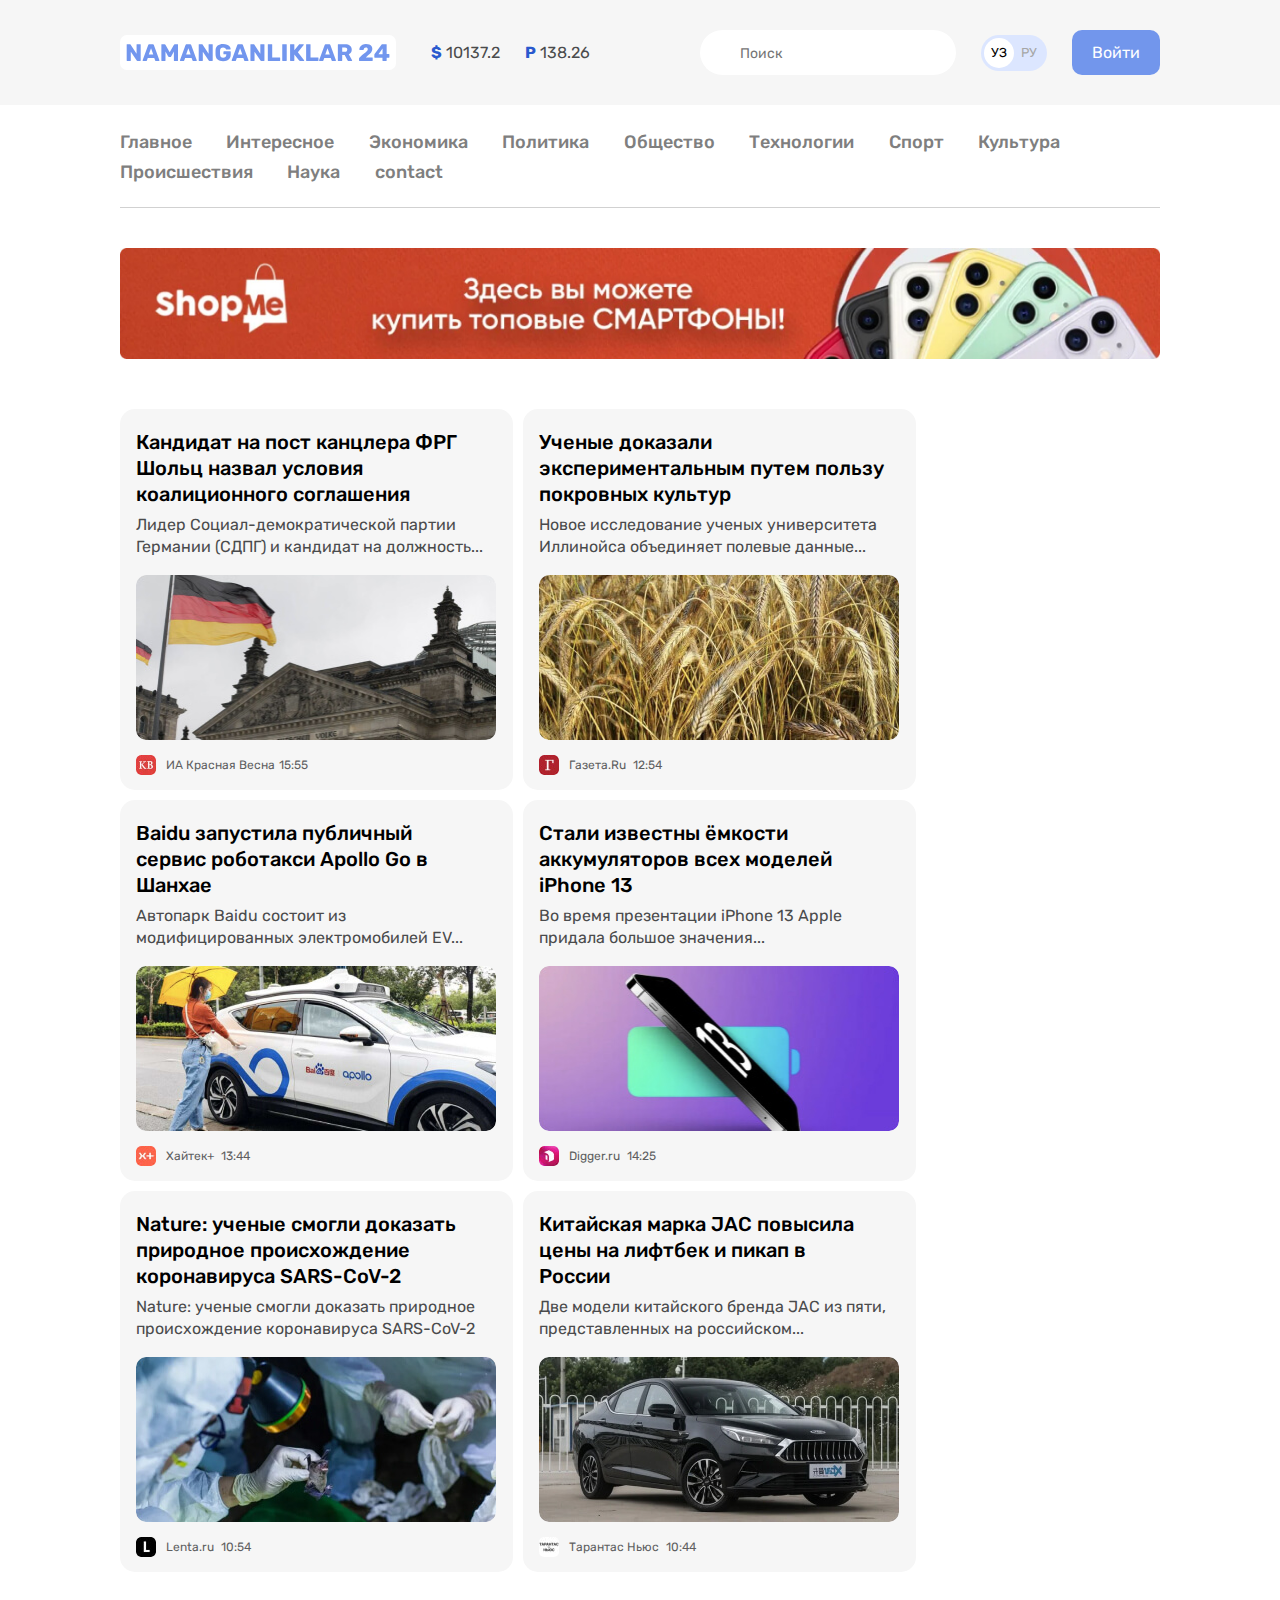
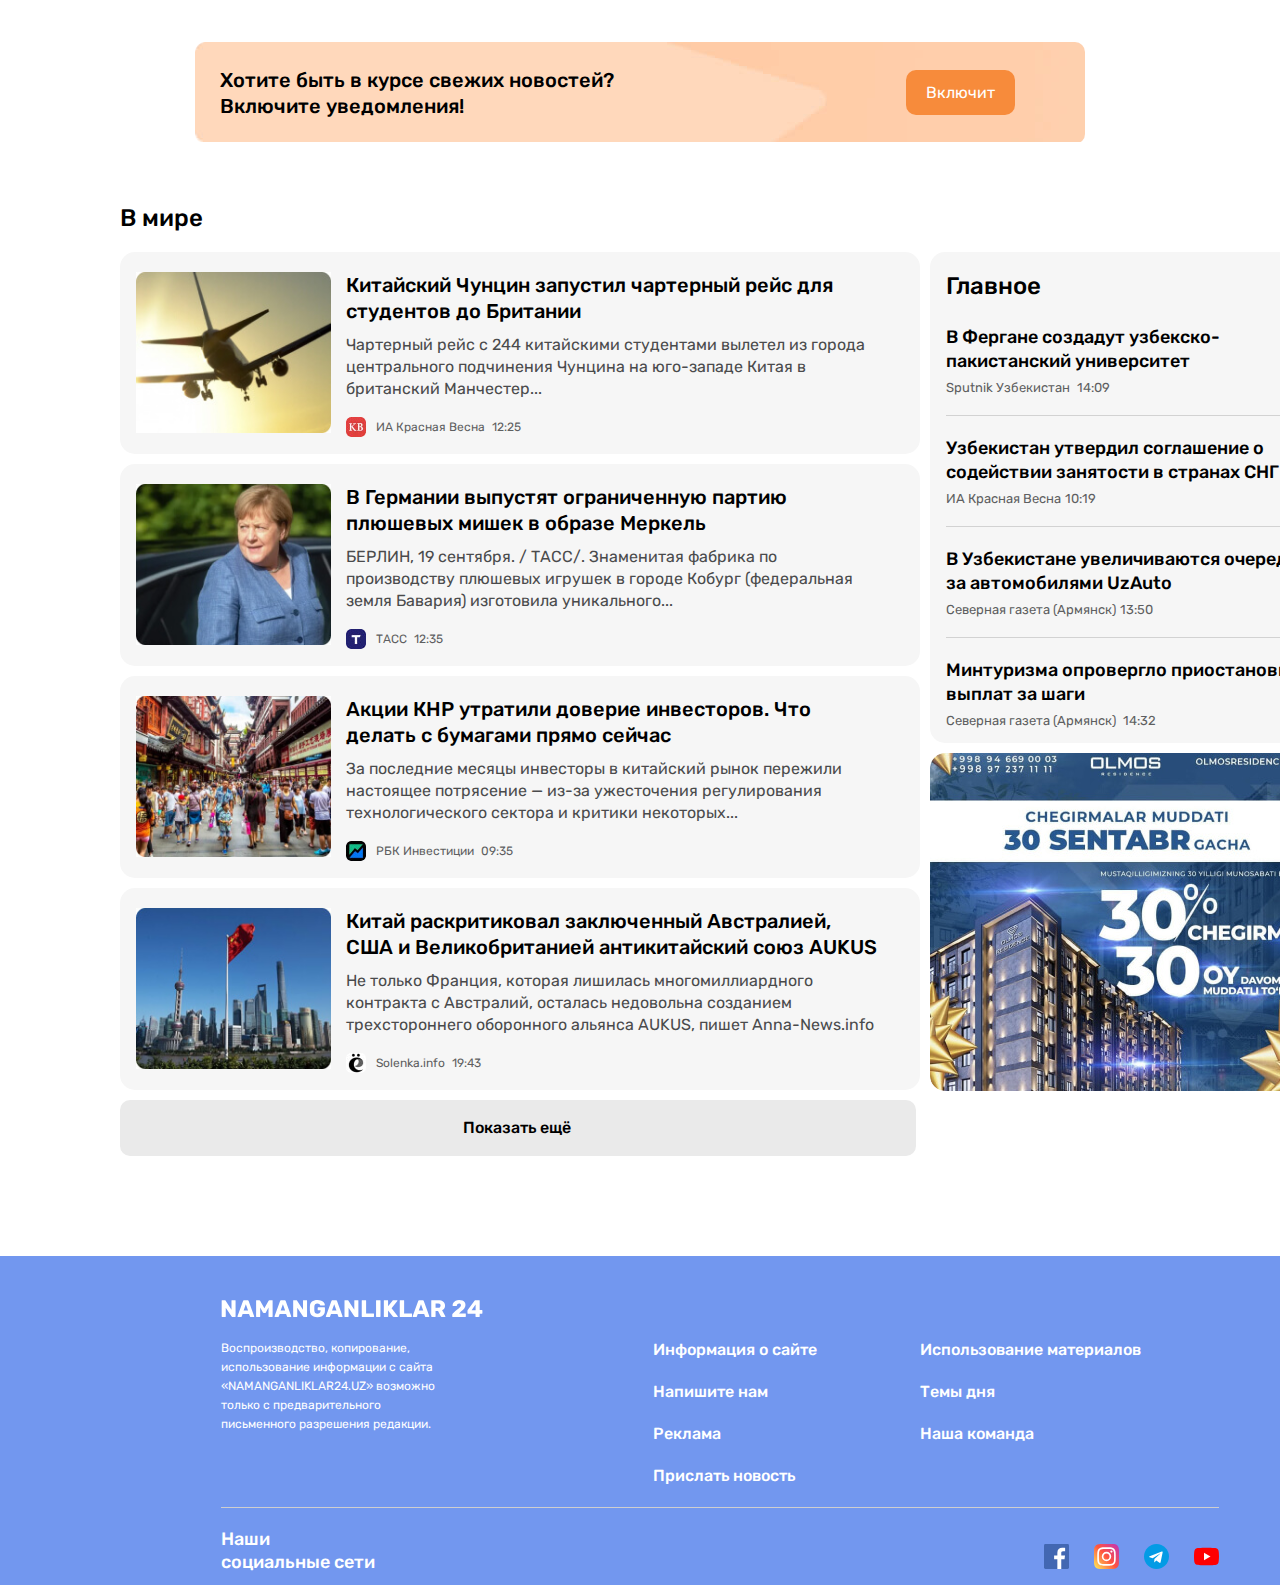
==== commit 02a66ba1: "nauka" ====
--- a/index.html
+++ b/index.html
@@ -67,7 +67,7 @@
           <li class="sitenav-item"><a class="sitenav-link" href="#" >Спорт</a></li>
           <li class="sitenav-item"><a class="sitenav-link" href="#" >Культура</a></li>
           <li class="sitenav-item"><a class="sitenav-link" href="#" >Происшествия</a></li>
-          <!-- <li class="sitenav-item"><a class="sitenav-link" href="#" >Наука</a></li> -->
+          <li class="sitenav-item"><a class="sitenav-link" href="#" >Наука</a></li>
           <li class="sitenav-item"><a class="sitenav-link" href="contact.html" >contact</a></li>
         </ul>
       </nav>
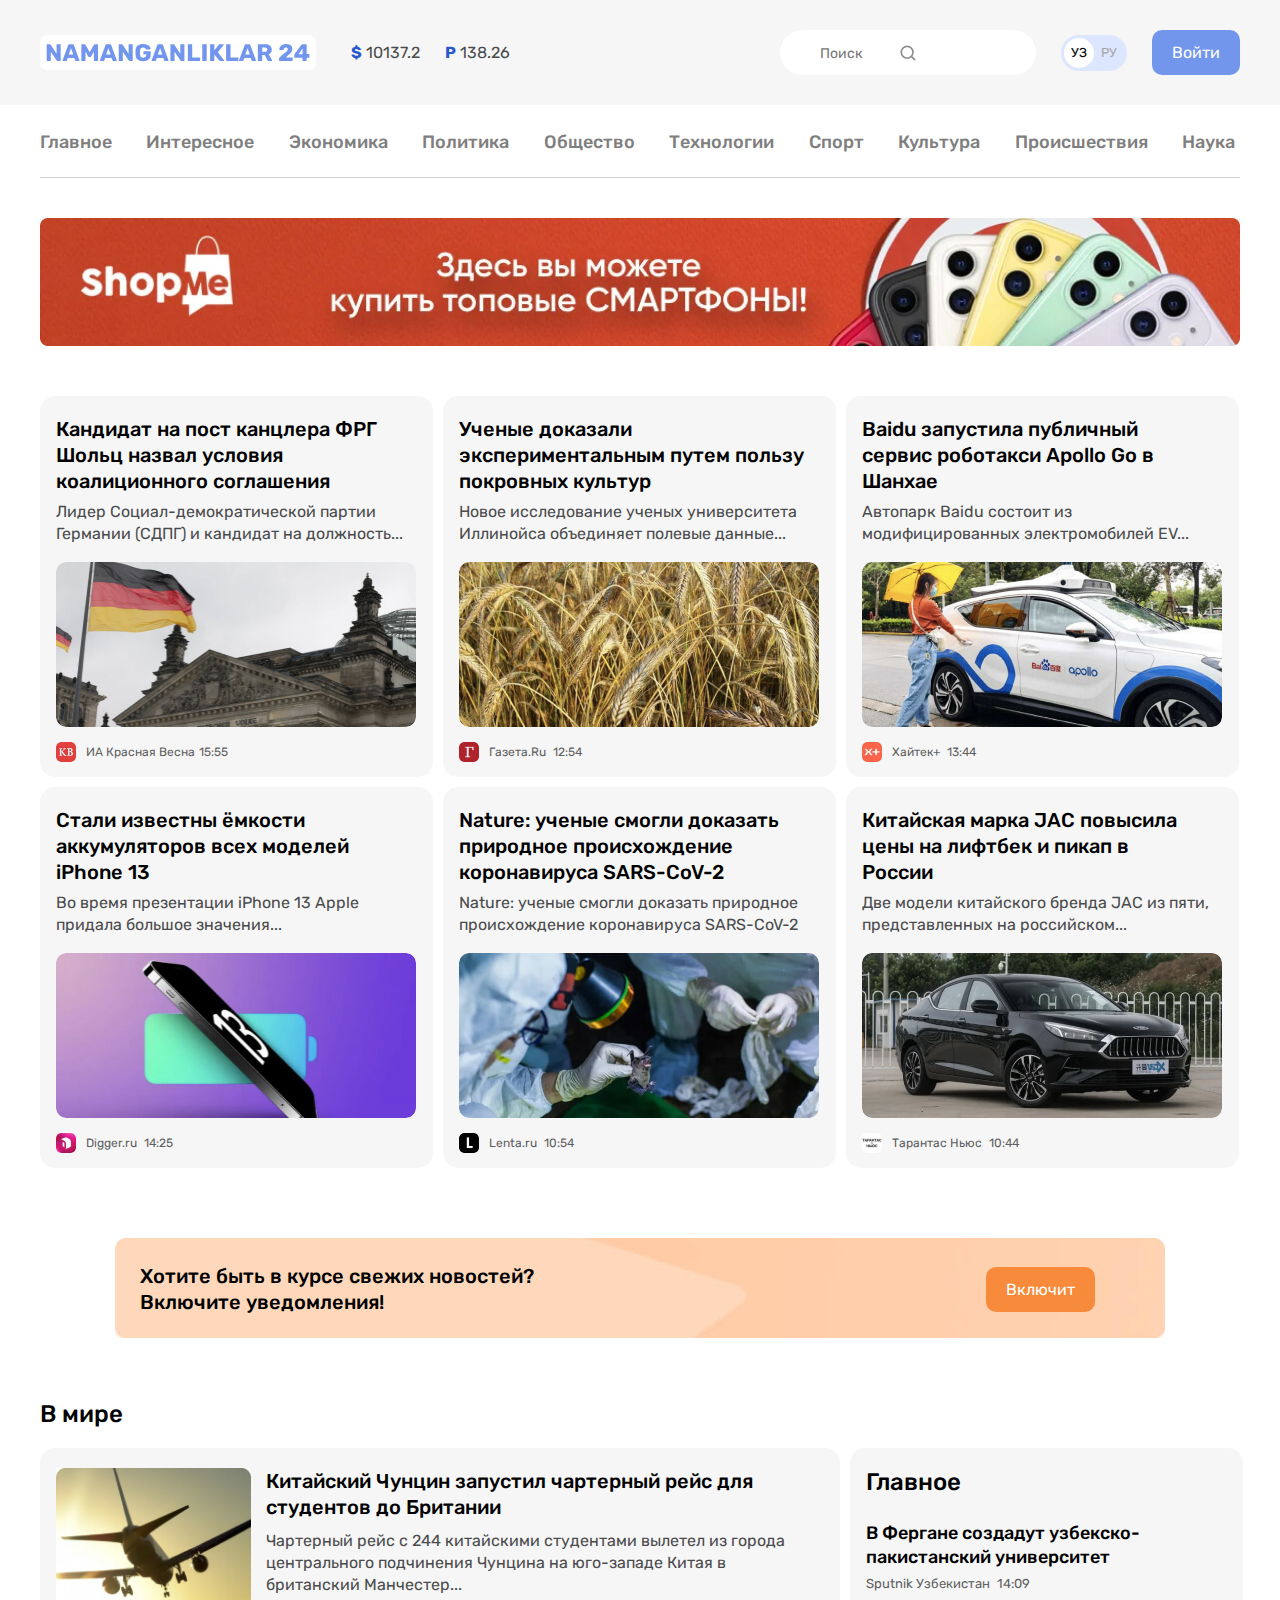
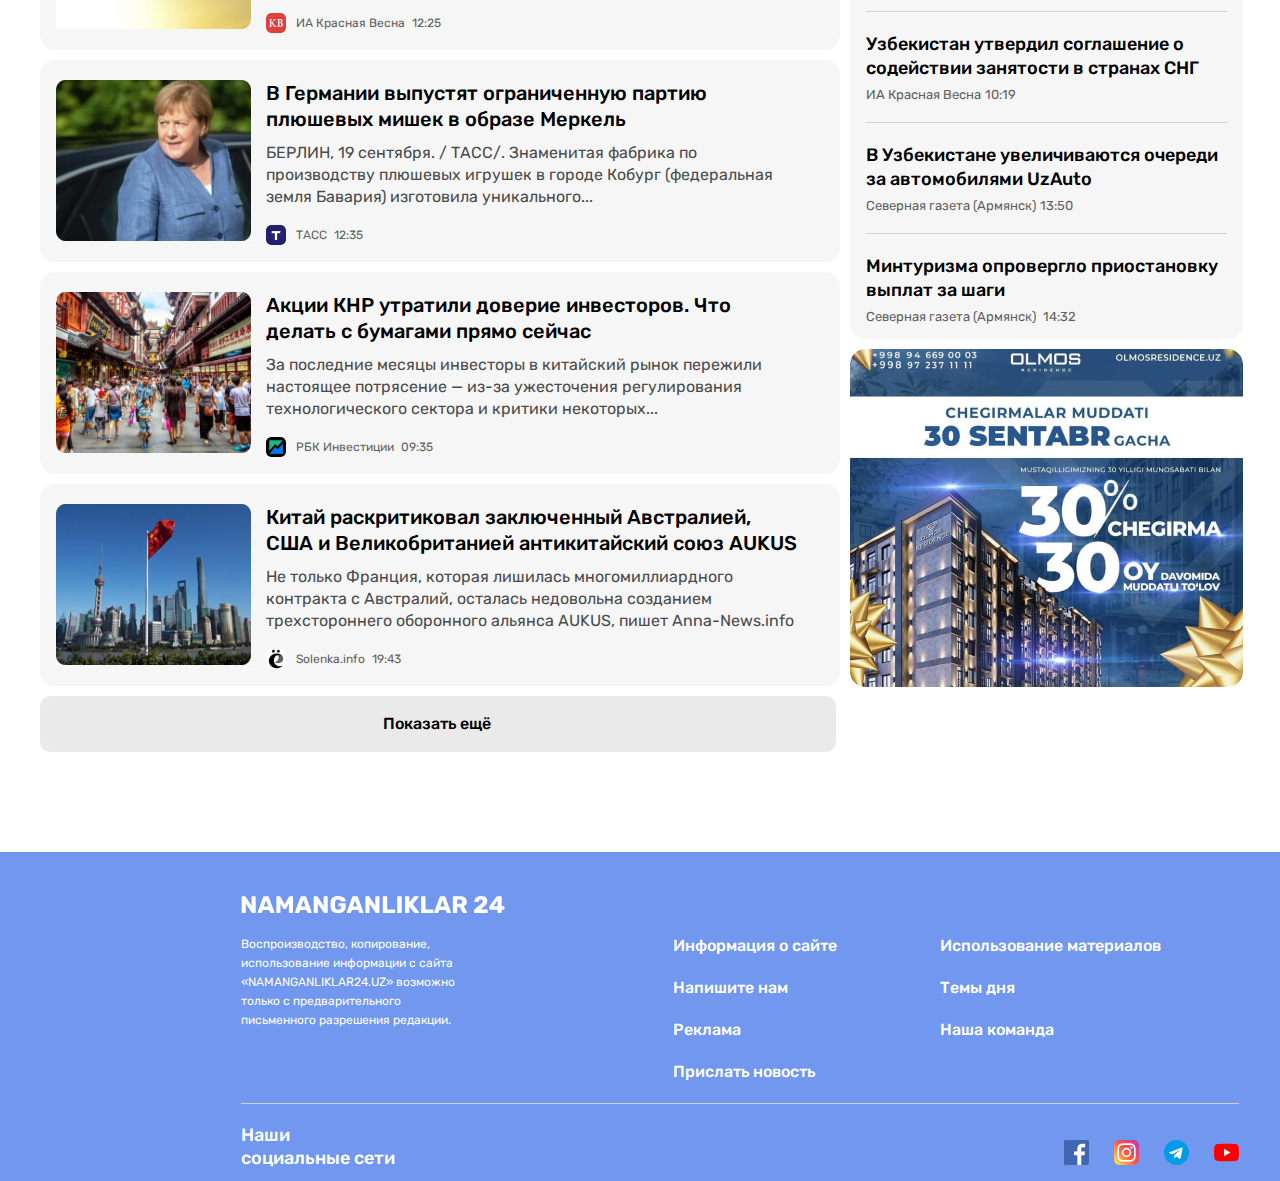
==== commit 45dbcc68: "add work on errors" ====
--- a/index.html
+++ b/index.html
@@ -26,7 +26,7 @@
     <div class="header-top">
       <div class=" site-header-container container ">
         <a class="site-header-logo" href="index.html">
-          <img class="logo-N24-img" src="img/logo-N24.svg" alt="N24" width="264"  height="28">
+          <img class="logo-N24-img" src="img/logo-N24.svg" alt="site-logo" width="264"  height="28">
         </a>
         <!-- CARENCY-RATES -->
         <ul class="currency-rates">
@@ -63,12 +63,12 @@
           <li class="sitenav-item"><a class="sitenav-link" href="#" >Экономика</a></li>
           <li class="sitenav-item"><a class="sitenav-link" href="#" >Политика</a></li>
           <li class="sitenav-item"><a class="sitenav-link" href="#" >Общество</a></li>
-          <li class="sitenav-item"><a class="sitenav-link" href="#" >Технологии</a></li>
+          <li class="sitenav-item"><a class="sitenav-link" href="article.html" >Технологии</a></li>
           <li class="sitenav-item"><a class="sitenav-link" href="#" >Спорт</a></li>
           <li class="sitenav-item"><a class="sitenav-link" href="#" >Культура</a></li>
           <li class="sitenav-item"><a class="sitenav-link" href="#" >Происшествия</a></li>
           <li class="sitenav-item"><a class="sitenav-link" href="#" >Наука</a></li>
-          <li class="sitenav-item"><a class="sitenav-link" href="contact.html" >contact</a></li>
+
         </ul>
       </nav>
 
@@ -236,7 +236,7 @@
       <section class="site-footer-section">
         <div class="site-footer-section-div">
           <div class="footer-logo">
-            <a class="site-footer-logo-link" href="index.html"><img src="img/logo-footer-img.svg" alt=""></a>
+            <a class="site-footer-logo-link" href="index.html"><img src="img/logo-footer-img.svg" alt="site-logo" width="264" height="28"></a>
           </div>
           <div class="site-footer-div">
             <div>
@@ -247,7 +247,7 @@
 
             <ul class="site-footer-list">
               <li class="site-footer-list-item item-1"><a class="footer-list-link" href="#">Информация о сайте</a></li>
-              <li class="site-footer-list-item"><a class="footer-list-link" href="#">Напишите нам</a></li>
+              <li class="site-footer-list-item"><a class="footer-list-link" href="contact.html">Напишите нам</a></li>
               <li class="site-footer-list-item"><a class="footer-list-link" href="#">Реклама</a> </li>
               <li class="site-footer-list-item"><a class="footer-list-link" href="#">Прислать новость</a> </li>
             </ul>
--- a/css/styles.css
+++ b/css/styles.css
@@ -66,9 +66,9 @@
 /* Container */
 .container{
   width: 100%;
-  max-width: 1440px;
-  padding-left: 120px;
-  padding-right: 120px;
+  max-width: 1240px;
+  padding-left: 20px;
+  padding-right: 20px;
   margin-left: auto;
   margin-right: auto;
 }
@@ -128,6 +128,7 @@
 /* Global-search-form */
 .search-form{
   margin-right: 25px;
+
 }
 
 .search-form-text{
@@ -141,7 +142,15 @@
   border-radius: 60px;
   color:  #8D8D8D;
   background-color: #fff;
-}
+  background-image: url(../img/search.icon.svg);
+  background-repeat:no-repeat;
+  background-position: center;
+}
+
+.search-form-text::before{
+
+}
+
 
 /* Lang-toggle */
 
@@ -495,10 +504,14 @@
 }
 
 .index-article-icon-fvm.ru{
+  display: block;
   width: 86px;
-  font-family: "Rubik", "arial", sans-serif;
-  font-size: 14px;
+    font-size: 14px;
   line-height: 17px;
+
+}
+
+.index-article-icon-text-collor{
   color: #5E5F61;
 }
 .index-article-section {
@@ -607,9 +620,13 @@
   border: 1px solid rgba(0, 0, 0, 0.2);
   box-sizing: border-box;
   border-radius: 10px;
-font-size: 80%;
+
     color: #000000;
-    opacity: 0.5;
+
+}
+
+.input::placeholder{
+  opacity: 0.5;
 }
 .phone-namber {
 }
@@ -645,6 +662,7 @@
 background: #F6F6F6;
 border-radius: 10px;
 margin-left: 10px;
+font-size: normal;
 }
 
 .N24-data-list {
@@ -698,7 +716,9 @@
     width: 145px;
   height: 53px;
     background: #7297EF;
+    color: #fff;
   border-radius: 10px;
+  border: 0px;
 }
 
 /* Footer */
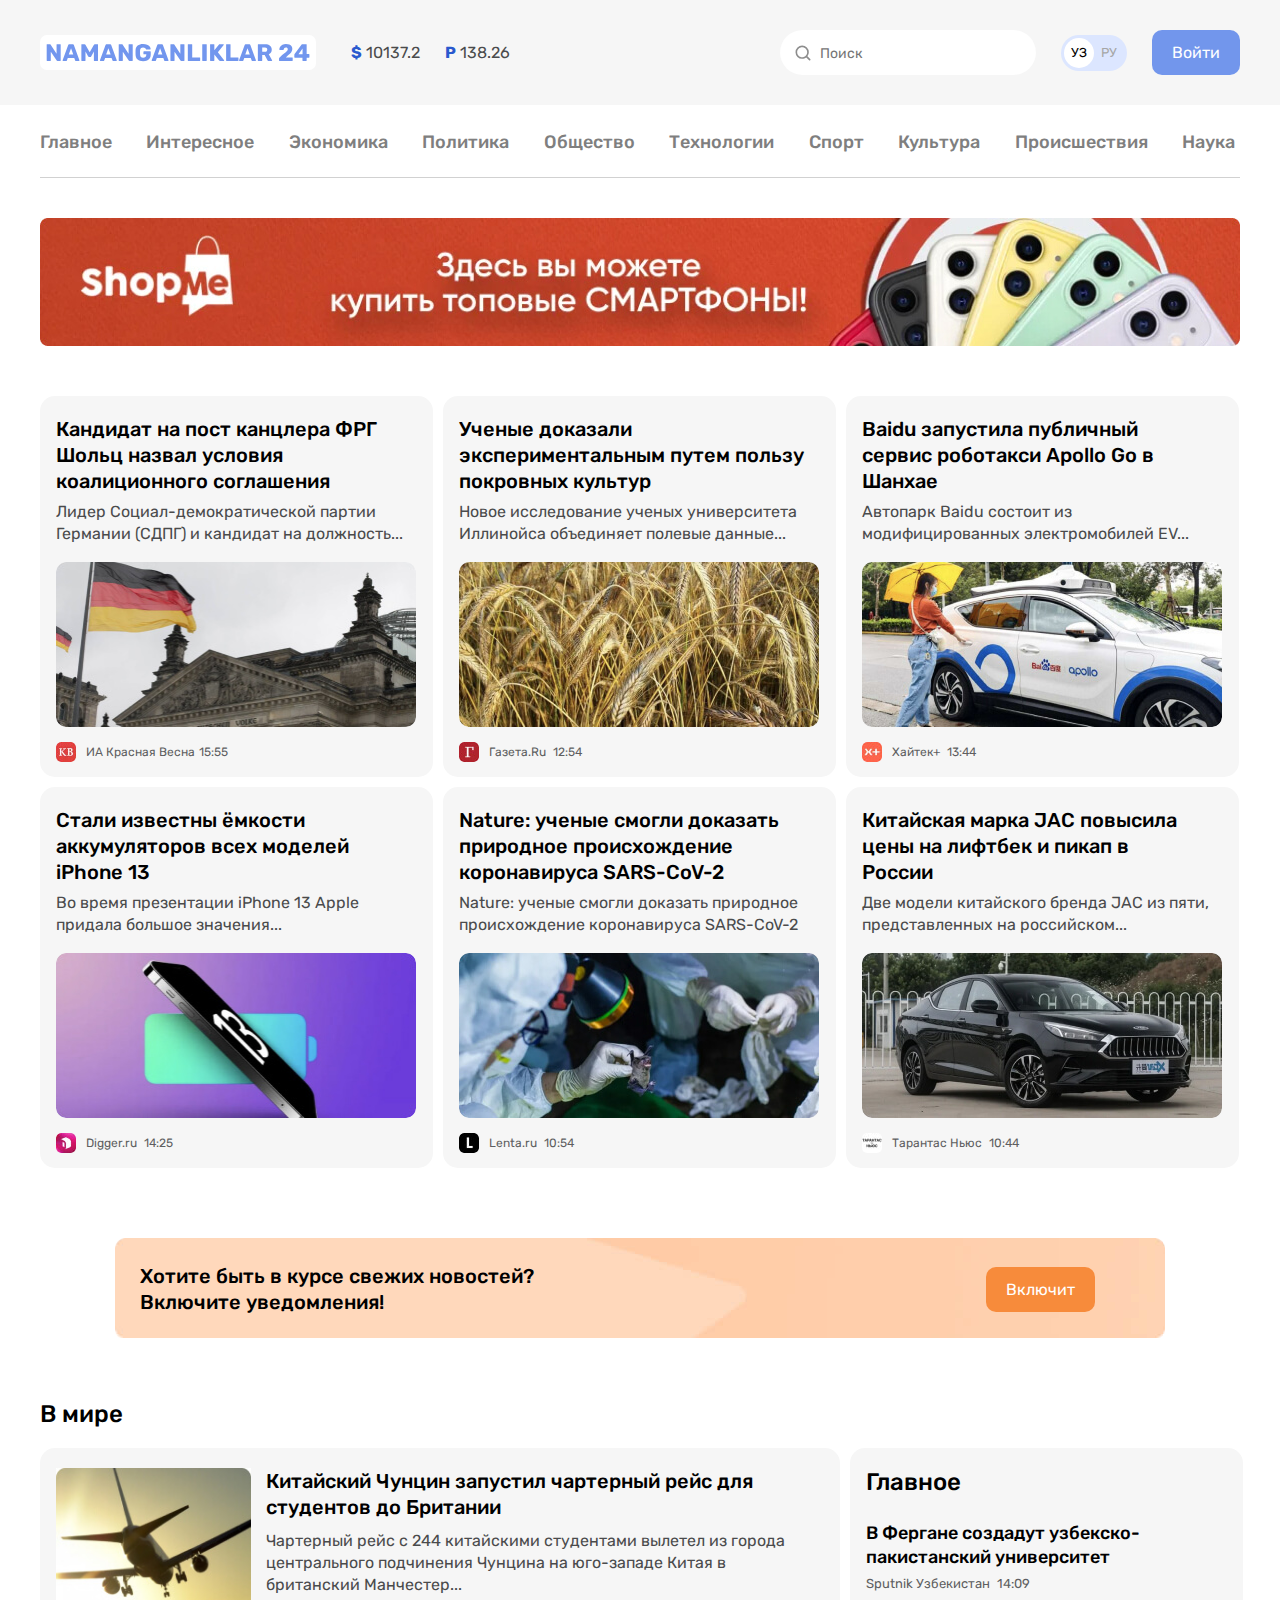
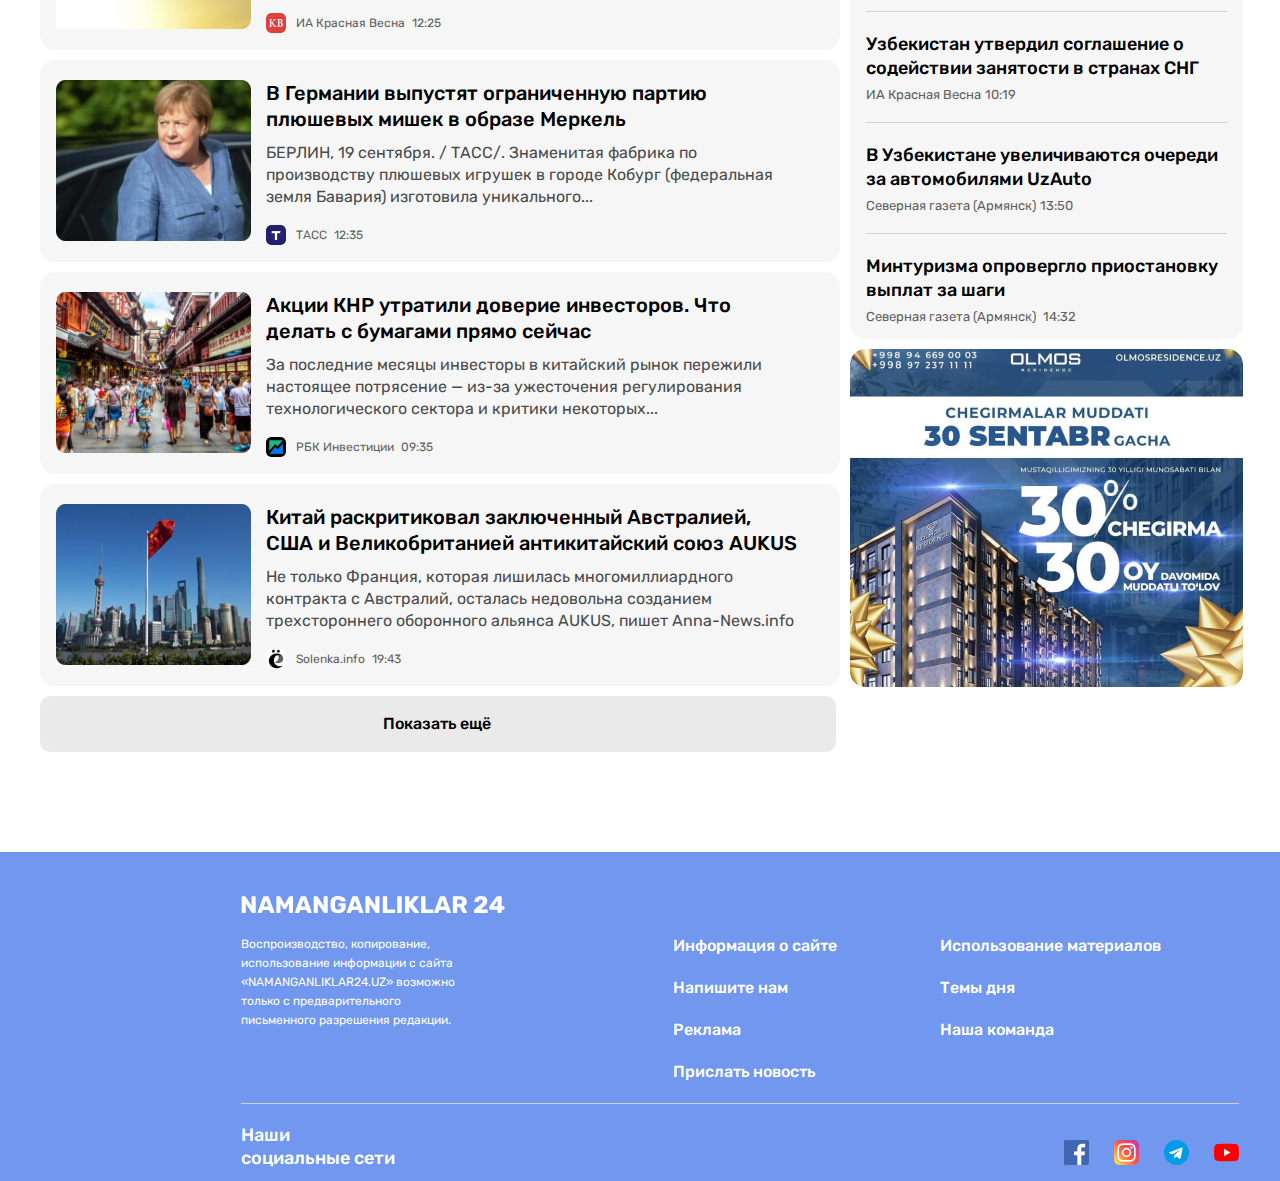
==== commit d1233ade: "add hamma xatolar" ====
--- a/index.html
+++ b/index.html
@@ -42,7 +42,7 @@
 
         <!-- Global-search-form -->
         <form class="search-form" action="#" method="get">
-          <input class="search-form-text" type="search" placeholder="Поиск" aria-label="Поиск" required>
+          <span class="search-icon"><input class="search-form-text" type="search" placeholder="Поиск" aria-label="Поиск" required></span>
         </form>
         <!-- Lang-toggle -->
         <div class="languages-list">
@@ -95,7 +95,7 @@
             <img class="site-main-img" src="img/Германия.jpg" alt=" " width="360" height="165" srcset="img/Германия.jpg 1x, img/Германия@2x.jpg 2x">
             <footer class="site-main-list-bottom">
               <img class="site-main-list-bottom-icon" src="img/ИА-Красная-Весна-icon.jpg" alt="KB" width="20" height="20" srcset="img/ИА-Красная-Весна-icon.jpg 1x, img/ИА-Красная-Весна-icon@2x.jpg 2x">
-              <div class="site-main-list-bottom-div"><span class="site-main-list-bottom-address">ИА Красная Весна<time class="time">15:55 </time></span></div>
+              <div class="site-main-list-bottom-div"><span class="site-main-list-bottom-address">ИА Красная Весна<time datatime="2021-11-14 10:10" class="time">15:55 </time></span></div>
             </footer>
           </article>
           <article class="site-main-item article-card">
@@ -104,7 +104,7 @@
             <img class="site-main-img" src="img/пшеница.jpg" alt=" " width="360" height="165" srcset="img/пшеница.jpg 1x, img/пшеница@2x.jpg 2x">
             <footer class="site-main-list-bottom">
               <img class="site-main-list-bottom-icon" src="img/Газета.jpg" alt=""  srcset="img/Газета.jpg 1x, img/Газета@2x.jpg 2x">
-              <div class="site-main-list-bottom-div"><span class="site-main-list-bottom-address">Газета.Ru <time class="time">12:54</time></span></div>
+              <div class="site-main-list-bottom-div"><span class="site-main-list-bottom-address">Газета.Ru <time datatime="2021-11-14 10:10" class="time">12:54</time></span></div>
             </footer>
           </article >
           <article class="site-main-item article-card">
@@ -113,7 +113,7 @@
             <img class="site-main-img" src="img/Apollo-Go.jpg" alt=" " width="360" height="165" srcset="img/Apollo-Go.jpg 1x, img/Apollo-Go@2x.jpg 2x" >
             <footer class="site-main-list-bottom">
               <img class="site-main-list-bottom-icon" src="img/Хайтек.jpg" alt="" width="20" height="20" srcset=" img/Хайтек.jpg 1x, img/Хайтек@2x.jpg 2x">
-              <div class="site-main-list-bottom-div"><span class="site-main-list-bottom-address">Хайтек+ <time class="time">13:44</time></span></div>
+              <div class="site-main-list-bottom-div"><span class="site-main-list-bottom-address">Хайтек+ <time datatime="2021-11-14 10:10" class="time">13:44</time></span></div>
             </footer>
           </article>
           <article class="site-main-item article-card">
@@ -122,7 +122,7 @@
             <img class="site-main-img" src="img/iphone-13.jpg" alt=" " width="360" height="165" srcset="img/iphone-13.jpg 1x, img/iphone-13@2x.jpg 2x" >
             <footer class="site-main-list-bottom">
               <img class="site-main-list-bottom-icon" src="img/Digger.ru.jpg" alt="" width="20" height="20" srcset="img/Digger.ru.jpg 1x, img/Digger.ru@2x.jpg  2x">
-              <div class="site-main-list-bottom-div"><span class="site-main-list-bottom-address">Digger.ru <time class="time">14:25</time></span></div>
+              <div class="site-main-list-bottom-div"><span class="site-main-list-bottom-address">Digger.ru <time datatime="2021-11-14 10:10" class="time">14:25</time></span></div>
             </footer>
           </article>
           <article class="site-main-item article-card">
@@ -131,7 +131,7 @@
             <img class="site-main-img" src="img/SARS-CoV-2.jpg" alt=" " width="360" height="165" srcset="img/SARS-CoV-2.jpg 1x, img/SARS-CoV-2@2x.jpg 2x">
             <footer class="site-main-list-bottom">
               <img class="site-main-list-bottom-icon" src="img/Lenta.ru.jpg" alt="" width="20" height="20" srcset="img/Lenta.ru.jpg 1x, img/Lenta.ru@2x.jpg 2x">
-              <div class="site-main-list-bottom-div"><span class="site-main-list-bottom-address">Lenta.ru <time class="time">10:54</time></span></div>
+              <div class="site-main-list-bottom-div"><span class="site-main-list-bottom-address">Lenta.ru <time datatime="2021-11-14 10:10" class="time">10:54</time></span></div>
             </footer>
           </article>
           <article class="site-main-item article-card">
@@ -140,7 +140,7 @@
             <img class="site-main-img" src="img/Китайская-марка-JAC.jpg" alt=" "  width="360" height="165" srcset="img/Китайская-марка-JAC.jpg 1x, img/Китайская-марка-JAC@2x.jpg 2x">
             <footer class="site-main-list-bottom">
               <img class="site-main-list-bottom-icon" src="img/Тарантас.jpg" alt="" width="20" height="20" srcset="img/Тарантас.jpg 1x, img/Тарантас@2x.jpg 2x">
-              <div class="site-main-list-bottom-div"><span class="site-main-list-bottom-address">Тарантас Ньюс <time class="time">10:44</time></span></div>
+              <div class="site-main-list-bottom-div"><span class="site-main-list-bottom-address">Тарантас Ньюс <time datatime="2021-11-14 10:10" class="time">10:44</time></span></div>
             </footer>
           </article>
         </div>
@@ -168,7 +168,7 @@
                 <p class="main-section-В-мире-text site-main-text">Чартерный рейс с 244 китайскими студентами вылетел из города центрального подчинения Чунцина на юго-западе Китая в британский Манчестер...</p>
                 <footer class="site-main-list-bottom">
                   <img class="site-main-list-bottom-icon" src="img/ИА-Красная-Весна-icon.jpg" alt="KB" width="20" height="20" srcset="img/ИА-Красная-Весна-icon.jpg 1x, img/ИА-Красная-Весна-icon@2x.jpg 2x">
-                  <div class="site-main-list-bottom-div"><span class="site-main-list-bottom-address">ИА Красная Весна<time class="time"> 12:25 </time>
+                  <div class="site-main-list-bottom-div"><span class="site-main-list-bottom-address">ИА Красная Весна<time datatime="2021-11-14 10:10" class="time"> 12:25 </time>
                   </span></div>
                 </footer>
               </div>
@@ -180,7 +180,7 @@
                 <p class="main-section-В-мире-text site-main-text">БЕРЛИН, 19 сентября. / ТАСС/. Знаменитая фабрика по производству плюшевых игрушек в городе Кобург (федеральная земля Бавария) изготовила уникального...</p>
                 <footer class="site-main-list-bottom">
                   <img class="site-main-list-bottom-icon" src="img/ТАСС.jpg" alt="KB" width="20" height="20" srcset="img/ТАСС.jpg 1x, img/ТАСС@2x.jpg 2x">
-                  <div class="site-main-list-bottom-div"><span class="site-main-list-bottom-address">ТАСС<time class="time"> 12:35 </time>
+                  <div class="site-main-list-bottom-div"><span class="site-main-list-bottom-address">ТАСС<time datatime="2021-11-14 10:10" class="time"> 12:35 </time>
                   </span></div>
                 </footer>
               </div>
@@ -192,7 +192,7 @@
                 <p class="main-section-В-мире-text site-main-text">За последние месяцы инвесторы в китайский рынок пережили настоящее потрясение — из-за ужесточения регулирования технологического сектора и критики некоторых...</p>
                 <footer class="site-main-list-bottom">
                   <img class="site-main-list-bottom-icon" src="img/РБК.jpg" alt="KB" width="20" height="20" srcset="img/РБК.jpg 1x, img/РБК@2x.jpg 2x">
-                  <div class="site-main-list-bottom-div"><span class="site-main-list-bottom-address">РБК Инвестиции<time class="time"> 09:35 </time>
+                  <div class="site-main-list-bottom-div"><span class="site-main-list-bottom-address">РБК Инвестиции<time datatime="2021-11-14 10:10" class="time"> 09:35 </time>
                   </span></div>
                 </footer>
               </div>
@@ -204,7 +204,7 @@
                 <p class="main-section-В-мире-text site-main-text">Не только Франция, которая лишилась многомиллиардного контракта с Австралий, осталась недовольна созданием трехстороннего оборонного альянса AUKUS, пишет Anna-News.info</p>
                 <footer class="site-main-list-bottom">
                   <img class="site-main-list-bottom-icon" src="img/Solenka.info.jpg" alt="KB" width="20" height="20" srcset="img/Solenka.info.jpg 1x, img/Solenka.info@2x.jpg 2x">
-                  <div class="site-main-list-bottom-div"><span class="site-main-list-bottom-address">Solenka.info <time class="time"> 19:43 </time>
+                  <div class="site-main-list-bottom-div"><span class="site-main-list-bottom-address">Solenka.info <time datatime="2021-11-14 10:10" class="time"> 19:43 </time>
                   </span></div>
                 </footer>
               </div>
@@ -215,13 +215,13 @@
             <article class="site-main-item article-card">
               <h2 class="aside-header">Главное</h2>
               <h3 class="site-main-header"><a class="site-main-article-link" href="#">В Фергане создадут узбекско-пакистанский университет</a></h3>
-              <div class="site-main-list-bottom-div"><span class="site-main-list-bottom-address aside-time">Sputnik Узбекистан <time class="time">14:09 </time></span></div>
+              <div class="site-main-list-bottom-div"><span class="site-main-list-bottom-address aside-time">Sputnik Узбекистан <time datatime="2021-11-14 10:10" class="time">14:09 </time></span></div>
               <h3 class="site-main-header"><a class="site-main-article-link" href="#">Узбекистан утвердил соглашение о содействии занятости в странах СНГ</a></h3>
-              <div class="site-main-list-bottom-div"><span class="site-main-list-bottom-address aside-time">ИА Красная Весна<time class="time">10:19 </time></span></div>
+              <div class="site-main-list-bottom-div"><span class="site-main-list-bottom-address aside-time">ИА Красная Весна<time datatime="2021-11-14 10:10" class="time">10:19 </time></span></div>
               <h3 class="site-main-header"><a class="site-main-article-link" href="#">В Узбекистане увеличиваются очереди за автомобилями UzAuto</a></h3>
-              <div class="site-main-list-bottom-div"><span class="site-main-list-bottom-address aside-time">Северная газета (Армянск)<time class="time">13:50</time></span></div>
+              <div class="site-main-list-bottom-div"><span class="site-main-list-bottom-address aside-time">Северная газета (Армянск)<time datatime="2021-11-14 10:10" class="time">13:50</time></span></div>
               <h3 class="site-main-header"><a class="site-main-article-link" href="#">Минтуризма опровергло приостановку выплат за шаги</a></h3>
-              <div class="site-main-list-bottom-div"><span class="site-main-list-bottom-address aside-time">Северная газета (Армянск) <time class="time">14:32</time></span></div>
+              <div class="site-main-list-bottom-div"><span class="site-main-list-bottom-address aside-time">Северная газета (Армянск) <time datatime="2021-11-14 10:10" class="time">14:32</time></span></div>
             </article>
             <aside><a href="http://olmosresidence.uz/" target="_blank"><img class="olmos-img" src="img/30-sentabr.jpg" alt="" width="393" height="338" srcset="img/30-sentabr.jpg 1x, img/30-sentabr@2x.jpg 2x"></a></aside>
           </div>
--- a/css/styles.css
+++ b/css/styles.css
@@ -124,6 +124,7 @@
 .curency-rates-type{
   color: #2959CE;
 }
+
 
 /* Global-search-form */
 .search-form{
@@ -144,7 +145,7 @@
   background-color: #fff;
   background-image: url(../img/search.icon.svg);
   background-repeat:no-repeat;
-  background-position: center;
+  background-position: left 15px center;
 }
 
 .search-form-text::before{
@@ -686,6 +687,7 @@
   font-family: "Rubik", "arial", sans-serif;
    font-size: 16px;
   line-height: 19px;
+  font-style: normal;
    color: #000000;
    padding-top: 7px;
    text-decoration: none;
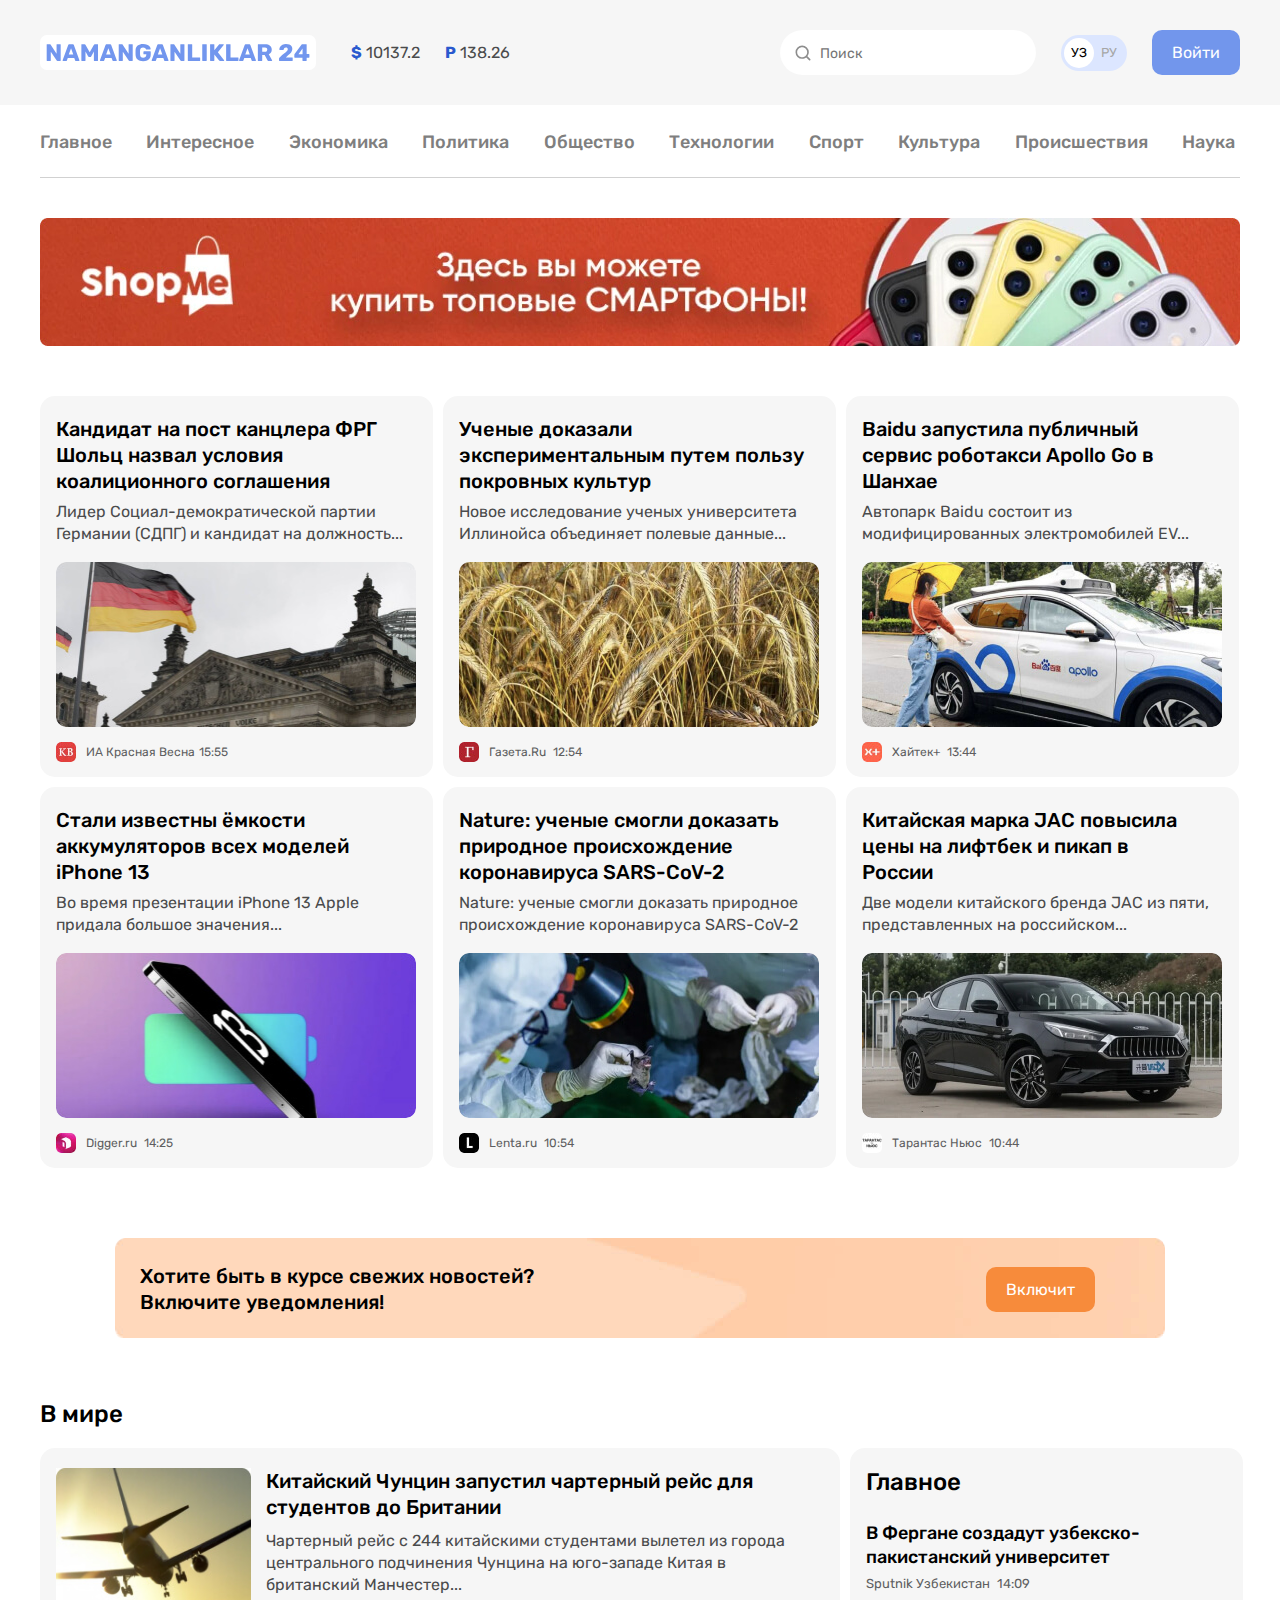
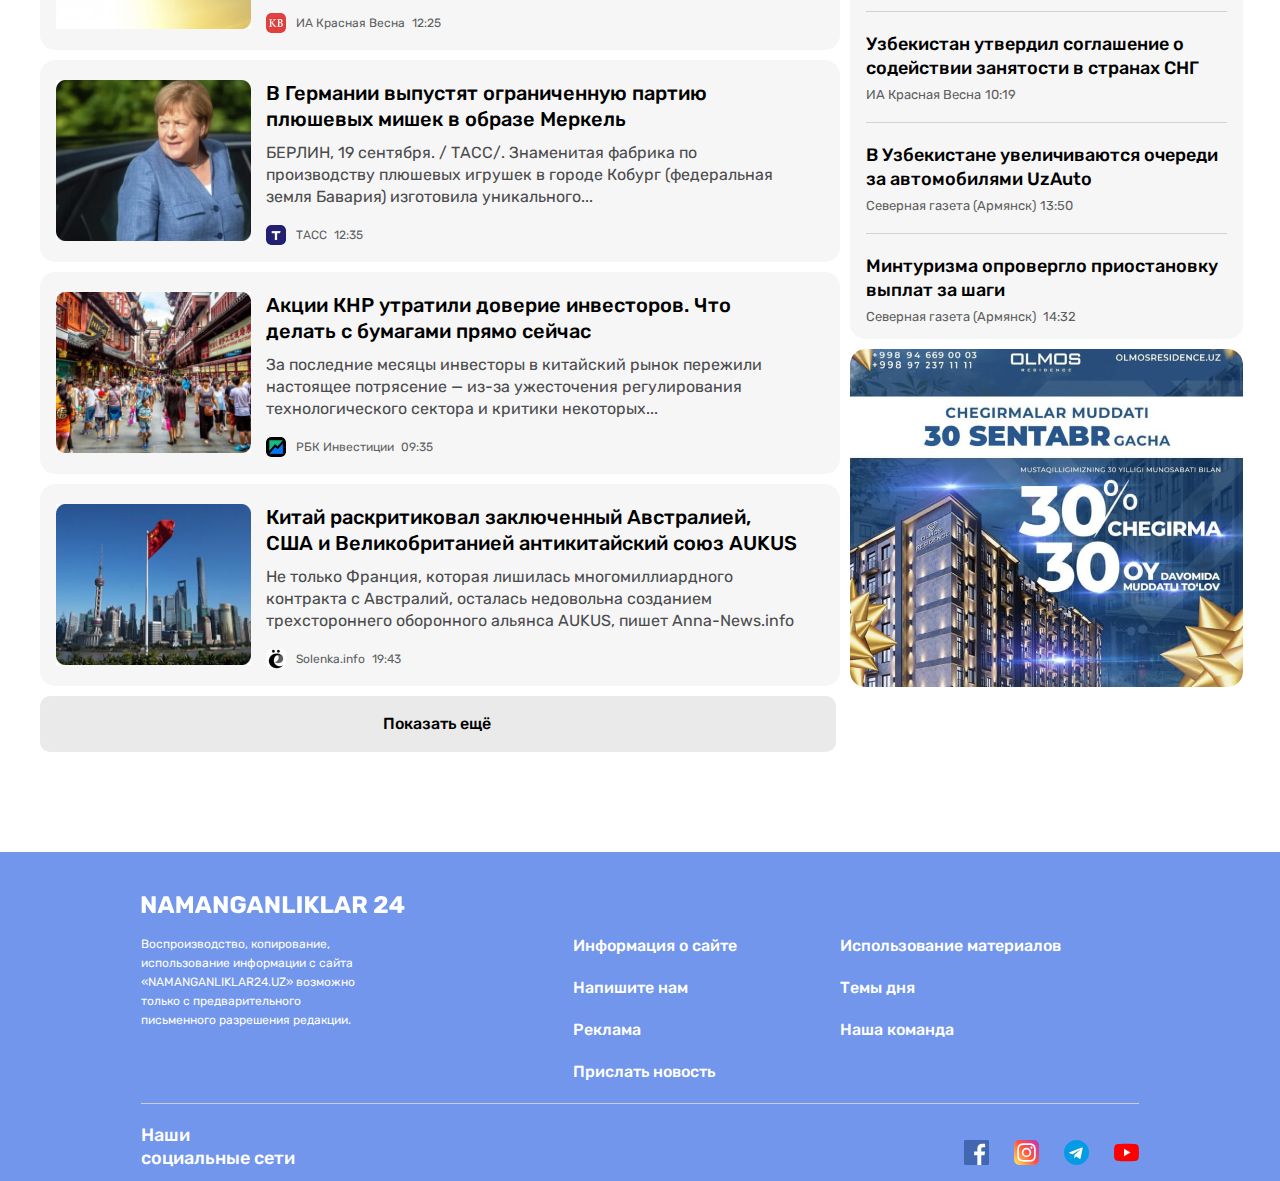
==== commit bf8a7d9b: "add min.css" ====
--- a/index.html
+++ b/index.html
@@ -15,6 +15,9 @@
   <!-- styles -->
   <link rel="stylesheet" href="css/normalize.css">
   <link rel="stylesheet" href="css/styles.css">
+
+  <!-- <link rel="stylesheet" href="css/min.css"> -->
+
 <link rel="stylesheet" href="index-list.html">
 <link rel="stylesheet" href="index-article.html">
 <link rel="stylesheet" href="contact.html">
--- a/css/styles.css
+++ b/css/styles.css
@@ -1,10 +1,20 @@
 /* Global */
-*{
-  box-sizing: border-box;
+:root{
+--bg-color: #7296ec;
+}
+
+
+
+*,
+*::before,
+*::after{
+  box-sizing: inherit;
 }
 
 
 html{
+  box-sizing:border-box;
+  height: 100%;
   scroll-behavior: smooth;
 }
 
@@ -30,6 +40,11 @@
 *:focus{
   outline: 2px dashed deepskyblue;
   outline-offset: 3px;
+}
+
+.site-footer *:focus{
+  outline: 2px dashed #fff;
+
 }
 
 .button{
@@ -257,7 +272,7 @@
 .aside-header{
   margin: 0;
   padding-bottom: 5px;
-  font-family: Rubik;
+
   font-style: normal;
   font-weight: 500;
   font-size: 24px;
@@ -270,7 +285,7 @@
 .site-main-header{
   margin: 0px;
   padding-bottom: 7px;
-  font-family: Rubik;
+
   font-style: normal;
   font-weight: 500;
   font-size: 18px;
@@ -279,7 +294,7 @@
 }
 
 .site-main-article-link{
-  font-family: Rubik;
+
   font-style: normal;
   font-weight: 500;
   font-size: 18px;
@@ -295,7 +310,7 @@
 .site-main-heade-link{
   display: inline-block;
   color: #000;
-  font-family: Rubik;
+
   font-style: normal;
   font-weight: 500;
   font-size: 20px;
@@ -341,7 +356,7 @@
 
 .site-main-list-bottom-address{
   display: block;
-  font-family: Rubik;
+
   font-size: 12px;
   line-height: 14px;
   padding: 0;
@@ -351,7 +366,7 @@
 
 .aside-time{
   display: block;
-  font-family: Rubik;
+
   font-style: normal;
   font-weight: normal;
   font-size: 13px;
@@ -507,7 +522,7 @@
 .index-article-icon-fvm.ru{
   display: block;
   width: 86px;
-    font-size: 14px;
+  font-size: 14px;
   line-height: 17px;
 
 }
@@ -520,8 +535,8 @@
 
 .index-article-main-header {
   width: 797px;
-    font-family:"Rubik", "arial", sans-serif;
-    font-weight: 500;
+
+  font-weight: 500;
   font-size: 26px;
   line-height: 36px;
   color: #000000;
@@ -534,11 +549,11 @@
 }
 .index-article-main-texts {
   width: 797px;
-font-family: "Rubik", "arial", sans-serif;
-font-size: 20px;
-line-height: 30px;
-color: #000000;
-border-bottom: 1px solid  #D2D2D2;
+
+  font-size: 20px;
+  line-height: 30px;
+  color: #000000;
+  border-bottom: 1px solid  #D2D2D2;
 }
 
 .index-article-main-text{
@@ -559,12 +574,12 @@
 
 .index-article-main-bottom-heading{
   width: 251px;
-    font-family:"Rubik", "arial", sans-serif;
+
   font-style: normal;
   font-weight: 500;
   font-size: 24px;
   line-height: 28px;
-    color: #000000;
+  color: #000000;
 }
 .index-article-main-bottom{
   display: flex;
@@ -579,23 +594,23 @@
 .contact-hero {
 }
 .hero-contact {
-display: flex;
+  display: flex;
 }
 .contact-heading {
-    width: 173px;
-font-family:"Rubik", "arial", sans-serif;
-font-weight: 500;
-font-size: 24px;
-padding: 0;
-margin: 0;
-padding-top: 20px;
-padding-bottom: 20px;
-line-height: 28px;
-color: #000000;
+  width: 173px;
+
+  font-weight: 500;
+  font-size: 24px;
+  padding: 0;
+  margin: 0;
+  padding-top: 20px;
+  padding-bottom: 20px;
+  line-height: 28px;
+  color: #000000;
 
 }
 .personal-data {
-width: 696px;
+  width: 696px;
 }
 
 
@@ -604,25 +619,25 @@
 }
 
 .name {
-padding-right: 10px;
-padding-bottom: 10px;
+  padding-right: 10px;
+  padding-bottom: 10px;
 }
 
 .input{
 
-  font-family: Rubik;
+
   font-style: normal;
   font-weight: normal;
   width: 343px;
   height: 55px;
   padding: 18px 20px;
 
-    background-color: #FFFFFF;
+  background-color: #fff;
   border: 1px solid rgba(0, 0, 0, 0.2);
   box-sizing: border-box;
   border-radius: 10px;
 
-    color: #000000;
+  color: #000000;
 
 }
 
@@ -636,7 +651,7 @@
   padding-bottom: 10px;
 }
 .email-input {
-width: 696px;
+  width: 696px;
 }
 .text {
 
@@ -654,27 +669,27 @@
   height: 0px;
   padding: 0;
   margin: 0;
-margin-left: 25px;
+  margin-left: 25px;
   border: 1px solid #D2D2D2;
 }
 .N24-data {
   width: 494px;
-height: 310px;
-background: #F6F6F6;
-border-radius: 10px;
-margin-left: 10px;
-font-size: normal;
+  height: 310px;
+  background: #F6F6F6;
+  border-radius: 10px;
+  margin-left: 10px;
+  font-size: normal;
 }
 
 .N24-data-list {
   padding-top: 20px;
   padding-bottom: 20px;
-padding-left: 25px;
+  padding-left: 25px;
 
 }
 
 .N24-data-list-name{
-  font-family: "Rubik", "arial", sans-serif;
+
   font-style: normal;
   font-weight: 500;
   font-size: 20px;
@@ -684,13 +699,13 @@
 }
 
 .N24-item{
-  font-family: "Rubik", "arial", sans-serif;
-   font-size: 16px;
+
+  font-size: 16px;
   line-height: 19px;
   font-style: normal;
-   color: #000000;
-   padding-top: 7px;
-   text-decoration: none;
+  color: #000000;
+  padding-top: 7px;
+  text-decoration: none;
 }
 .email-adress {
   padding-top: 20px;
@@ -715,10 +730,10 @@
   flex-direction: row;
   align-items: flex-start;
   padding: 17px 30px;
-    width: 145px;
+  width: 145px;
   height: 53px;
-    background: #7297EF;
-    color: #fff;
+  background: var(--bg-color);
+  color: #fff;
   border-radius: 10px;
   border: 0px;
 }
@@ -726,12 +741,12 @@
 /* Footer */
 .site-footer{
   margin-top: 100px;
-  background-color: #7297EF;
+  background-color: var(--bg-color);
 }
 .site-footer-section {
 
-  margin-left: 221px;
-  color: #FFFFFF;
+  margin-left: 121px;
+  color: #fff;
 }
 
 .site-footer-section-div{
@@ -754,7 +769,7 @@
   font-size: 24px;
   line-height: 28px;
   color: #fff;
-  background-color: #7297EF;
+  background-color: var(--bg-color);
   text-decoration: none;
 }
 
@@ -769,13 +784,13 @@
 
 
 .site-footer-text {
-  font-family: Rubik;
+
   width: 229px;
   margin: 0;
   margin-right: 203px;
   font-size: 12px;
   line-height: 19px;
-  color: #FFFFFF;
+  color: #fff;
 }
 .site-footer-list {
   list-style: none;
@@ -798,12 +813,12 @@
   width: 224px;
 }
 .footer-list-link{
-  font-family: Rubik;
+
   font-style: normal;
   font-weight: 500;
   font-size: 16px;
   line-height: 19px;
-  color: #FFFFFF;
+  color: #fff;
   margin: 20px 0px;
   text-decoration: none;
 }
@@ -830,12 +845,12 @@
 
 .Наши-социальные-сети{
   width: 161px;
-  font-family: Rubik;
+
   font-style: normal;
   font-weight: 500;
   font-size: 18px;
   line-height: 23px;
-  color: #FFFFFF;
+  color: #fff;
 }
 
 .ijtmoiy-tarmoqlar-list{
--- a/css/min.css
+++ b/css/min.css
@@ -0,0 +1 @@
+/*! normalize.css v8.0.1 | MIT License | github.com/necolas/normalize.css */html{line-height:1.15;-webkit-text-size-adjust:100%}body{margin:0}main{display:block}h1{font-size:2em;margin:.67em 0}hr{-webkit-box-sizing:content-box;box-sizing:content-box;height:0;overflow:visible}pre{font-family:monospace,monospace;font-size:1em}a{background-color:transparent}abbr[title]{border-bottom:none;text-decoration:underline;-webkit-text-decoration:underline dotted;text-decoration:underline dotted}b,strong{font-weight:bolder}code,kbd,samp{font-family:monospace,monospace;font-size:1em}small{font-size:80%}sub,sup{font-size:75%;line-height:0;position:relative;vertical-align:baseline}sub{bottom:-.25em}sup{top:-.5em}img{border-style:none}button,input,optgroup,select,textarea{font-family:inherit;font-size:100%;line-height:1.15;margin:0}button,input{overflow:visible}button,select{text-transform:none}[type=button],[type=reset],[type=submit],button{-webkit-appearance:button}[type=button]::-moz-focus-inner,[type=reset]::-moz-focus-inner,[type=submit]::-moz-focus-inner,button::-moz-focus-inner{border-style:none;padding:0}[type=button]:-moz-focusring,[type=reset]:-moz-focusring,[type=submit]:-moz-focusring,button:-moz-focusring{outline:1px dotted ButtonText}fieldset{padding:.35em .75em .625em}legend{-webkit-box-sizing:border-box;box-sizing:border-box;color:inherit;display:table;max-width:100%;padding:0;white-space:normal}progress{vertical-align:baseline}textarea{overflow:auto}[type=checkbox],[type=radio]{-webkit-box-sizing:border-box;box-sizing:border-box;padding:0}[type=number]::-webkit-inner-spin-button,[type=number]::-webkit-outer-spin-button{height:auto}[type=search]{-webkit-appearance:textfield;outline-offset:-2px}[type=search]::-webkit-search-decoration{-webkit-appearance:none}::-webkit-file-upload-button{-webkit-appearance:button;font:inherit}details{display:block}summary{display:list-item}template{display:none}[hidden]{display:none}:root{--bg-color:#7296ec}*,::after,::before{-webkit-box-sizing:inherit;box-sizing:inherit}html{-webkit-box-sizing:border-box;box-sizing:border-box;height:100%;scroll-behavior:smooth}body{display:-webkit-box;display:-ms-flexbox;display:flex;-webkit-box-orient:vertical;-webkit-box-direction:normal;-ms-flex-direction:column;flex-direction:column;height:100%;padding:0;margin:0;font-family:Rubik,arial,sans-serif;font-size:16px;line-height:22px;background-color:#fff;color:#4a4b4c}img{max-width:100%;height:auto}:focus{outline:2px dashed #00bfff;outline-offset:3px}.site-footer :focus{outline:2px dashed #fff}.button{display:inline-block;padding:13px 20px;border-radius:10px;font-size:16px;line-height:normal;font-weight:400;text-decoration:none;-webkit-box-align:center;-ms-flex-align:center;align-items:center;cursor:pointer}.button:hover{opacity:.8}.button:active{opacity:.6}.button-primary{background-color:#7296ec;color:#fff}.button-orange{background-color:#f78b3b;color:#fff}.container{width:100%;max-width:1240px;padding-left:20px;padding-right:20px;margin-left:auto;margin-right:auto}.site-footer-container{padding:0}.header-top{padding-top:30px;padding-bottom:30px;margin-bottom:10px;background-color:#f6f6f6}.site-header-container{display:-webkit-box;display:-ms-flexbox;display:flex;-webkit-box-align:center;-ms-flex-align:center;align-items:center}.site-header-logo{display:-webkit-box;display:-ms-flexbox;display:flex;padding:8px 6px;border-radius:7px;margin-right:35px;background-color:#fff}.site-header-logo:hover{opacity:.8}.site-header-logo:active{opacity:.6}.currency-rates{display:-webkit-box;display:-ms-flexbox;display:flex;-webkit-box-align:center;-ms-flex-align:center;align-items:center;padding:0;margin:0;margin-right:auto;list-style:none}.curency-rates-item:not(:last-child){margin-right:25px}.curency-rates-type{color:#2959ce}.search-form{margin-right:25px}.search-form-text{padding-top:15px;padding-right:20px;padding-bottom:13px;padding-left:40px;font-size:14px;line-height:normal;border:0;border-radius:60px;color:#8d8d8d;background-color:#fff;background-image:url(../img/search.icon.svg);background-repeat:no-repeat;background-position:left 15px center}.languages-list{display:-webkit-box;display:-ms-flexbox;display:flex;padding:3px;border-radius:39px;background-color:#dce6ff;margin-right:25px}.languages-item{width:30px;height:30px;border-radius:50%;font-size:13px;line-height:30px;color:#a6a6a6;text-align:center;text-decoration:none}.languages-item-active{background-color:#fff;color:#000}.sitenav{padding-top:12px;padding-bottom:20px;border-bottom:1px solid #d1d1d1;margin-bottom:40px;font-size:18px;line-height:normal;font-weight:500}.sitenav-list{display:-webkit-box;display:-ms-flexbox;display:flex;-ms-flex-wrap:wrap;flex-wrap:wrap;-webkit-box-align:center;-ms-flex-align:center;align-items:center;padding:0;margin:0;list-style:none}.sitenav-item{margin-top:4px;margin-bottom:4px}.sitenav-item:not(:last-child){margin-right:34.44px}.sitenav-link{display:block;color:#7f7f7f;text-decoration:none}.sitenav-link:hover{color:#2959ce}.sitenav-link:active{opacity:.6}.site-header-banner-link{display:-webkit-box;display:-ms-flexbox;display:flex}.main-content{-webkit-box-flex:1;-ms-flex-positive:1;flex-grow:1;padding-top:50px}.site-main-list{display:-webkit-box;display:-ms-flexbox;display:flex;-ms-flex-wrap:wrap;flex-wrap:wrap;margin-left:-10px}.site-main-item{width:393px;margin-left:10px;margin-bottom:10px}.article-card{display:-webkit-box;display:-ms-flexbox;display:flex;-webkit-box-orient:vertical;-webkit-box-direction:normal;-ms-flex-direction:column;flex-direction:column;padding:20px 16px 15px;background-color:#f6f6f6;border-radius:15px}.aside-header{margin:0;padding-bottom:5px;font-style:normal;font-weight:500;font-size:24px;line-height:28px;color:#000}.site-main-header{margin:0;padding-bottom:7px;font-style:normal;font-weight:500;font-size:18px;line-height:24px;color:#000}.site-main-article-link{font-style:normal;font-weight:500;font-size:18px;line-height:24px;color:#000;text-decoration:none}.site-main-header:not(:first-child){padding-top:20px}.site-main-heade-link{display:inline-block;color:#000;font-style:normal;font-weight:500;font-size:20px;line-height:26px;text-decoration:none}.three-header{width:346px}.six-header{width:338px}.site-main-heade-link:hover{color:#688eee}.site-main-heade-link:active{opacity:.6}.site-main-text{margin-top:0;margin-bottom:17px}.site-main-img{display:block;width:360px;height:165px;margin-top:auto;margin-bottom:15px;border-radius:10px;-o-object-fit:cover;object-fit:cover}.site-main-list-bottom{display:-webkit-box;display:-ms-flexbox;display:flex;-webkit-box-align:center;-ms-flex-align:center;align-items:center}.site-main-list-bottom-address{display:block;font-size:12px;line-height:14px;padding:0;color:#5e5f61}.aside-time{display:block;font-style:normal;font-weight:400;font-size:13px;line-height:15px;color:#5e5f61}.site-main-list-bottom-div:not(:last-child){border-bottom:1px solid #d2d2d2}.site-main-list-bottom-div:not(:last-child){padding-bottom:20px}.site-main-list-bottom-icon{width:20px;min-width:0;height:20px;margin-right:10px;border-radius:5px}.time{margin-left:4px}.notificatin-cta{display:-webkit-box;display:-ms-flexbox;display:flex;-webkit-box-pack:justify;-ms-flex-pack:justify;justify-content:space-between;-webkit-box-align:center;-ms-flex-align:center;align-items:center;padding:25px 70px 25px 25px;margin:60px 75px;border-radius:10px;background-image:url(../img/Group-35.jpg);background-repeat:no-repeat}.notificatin-cta-text{font-size:20px;line-height:26px;font-weight:500;color:#000}.В-мире-header{font-weight:500;font-size:24px;line-height:28px;color:#000}.main-section-В-мире-content{display:-webkit-box;display:-ms-flexbox;display:flex}.main-section-В-мире-article{-webkit-box-orient:horizontal;-webkit-box-direction:normal;-ms-flex-direction:row;flex-direction:row;width:800px;margin-bottom:10px}.main-section-В-мире-img{padding-right:15px;width:210px;height:161px}.main-section-В-мире-article-div{width:535px}.main-section-В-мире-header{margin:0}.main-section-В-мире-text{margin-top:10px}.main-section-В-мире-div-footer{width:796px;padding:17px 343px;background-color:#eaeaea;border-radius:10px}.olmos-img{margin-left:10px;position:absolute;width:393px;background:url(.png);border-radius:15px}.olmos-img-Интересное-part{height:553px}.main-section-В-мире-div-footer-link{width:110px;font-weight:500;font-size:16px;line-height:19px;color:#000;text-decoration:none}.main-aside{width:393px;width:30%;float:left}.index-article-main{padding-top:10px}.index-article-main-sections{display:-webkit-box;display:-ms-flexbox;display:flex}.index-article-main-icon{display:-webkit-box;display:-ms-flexbox;display:flex;-webkit-box-align:center;-ms-flex-align:center;align-items:center}.index-article-icon{width:30px;height:30px;margin-right:10px;border-radius:5px}.index-article-icon-fvm.ru{display:block;width:86px;font-size:14px;line-height:17px}.index-article-icon-text-collor{color:#5e5f61}.index-article-main-header{width:797px;font-weight:500;font-size:26px;line-height:36px;color:#000;margin-top:30px;margin-bottom:20px}.index-article-main-img{width:797px;border-radius:13px}.index-article-main-texts{width:797px;font-size:20px;line-height:30px;color:#000;border-bottom:1px solid #d2d2d2}.index-article-main-text{margin:0}.index-article-main-text:first-child{margin-top:25px}.index-article-main-text:not(:last-child){margin-bottom:24px}.index-article-main-text:nth-child(5){padding-top:25px}.index-article-main-texts:last-child{padding-bottom:50px}.index-article-main-bottom-heading{width:251px;font-style:normal;font-weight:500;font-size:24px;line-height:28px;color:#000}.index-article-main-bottom{display:-webkit-box;display:-ms-flexbox;display:flex}.hero-contact{display:-webkit-box;display:-ms-flexbox;display:flex}.contact-heading{width:173px;font-weight:500;font-size:24px;padding:0;margin:0;padding-top:20px;padding-bottom:20px;line-height:28px;color:#000}.personal-data{width:696px}.name-and-phone-namber{display:-webkit-box;display:-ms-flexbox;display:flex}.name{padding-right:10px;padding-bottom:10px}.input{font-style:normal;font-weight:400;width:343px;height:55px;padding:18px 20px;background-color:#fff;border:1px solid rgba(0,0,0,.2);-webkit-box-sizing:border-box;box-sizing:border-box;border-radius:10px;color:#000}.input::-webkit-input-placeholder{opacity:.5}.input::-moz-placeholder{opacity:.5}.input:-ms-input-placeholder{opacity:.5}.input::-ms-input-placeholder{opacity:.5}.input::placeholder{opacity:.5}.email{padding-bottom:10px}.email-input{width:696px}.text-input{display:block;width:100%;min-height:180px;resize:vertical}.N24-hr{width:444px;height:0;padding:0;margin:0;margin-left:25px;border:1px solid #d2d2d2}.N24-data{width:494px;height:310px;background:#f6f6f6;border-radius:10px;margin-left:10px;font-size:normal}.N24-data-list{padding-top:20px;padding-bottom:20px;padding-left:25px}.N24-data-list-name{font-style:normal;font-weight:500;font-size:20px;line-height:24px;color:#000;padding-bottom:7px}.N24-item{font-size:16px;line-height:19px;font-style:normal;color:#000;padding-top:7px;text-decoration:none}.email-adress{padding-top:20px}.button-div{display:-webkit-box;display:-ms-flexbox;display:flex;-webkit-box-pack:center;-ms-flex-pack:center;justify-content:center;padding-top:20px}.N24-data-button{display:-webkit-box;display:-ms-flexbox;display:flex;-webkit-box-pack:center;-ms-flex-pack:center;justify-content:center;-webkit-box-orient:horizontal;-webkit-box-direction:normal;-ms-flex-direction:row;flex-direction:row;-webkit-box-align:start;-ms-flex-align:start;align-items:flex-start;padding:17px 30px;width:145px;height:53px;background:var(--bg-color);color:#fff;border-radius:10px;border:0}.site-footer{margin-top:100px;background-color:var(--bg-color)}.site-footer-section{margin-left:121px;color:#fff}.site-footer-section-div{width:998px;border-bottom:1px solid #cecece;margin-bottom:20px}.site-footer-div{display:-webkit-box;display:-ms-flexbox;display:flex;margin:0;margin-top:15px}.footer-logo{margin-top:40px}.site-footer-logo-link{margin-top:38px;font-size:24px;line-height:28px;color:#fff;background-color:var(--bg-color);text-decoration:none}.site-footer-logo-link:hover{background-color:#63e2eb;color:#000}.site-footer-logo-link:active{opacity:.6}.site-footer-text{width:229px;margin:0;margin-right:203px;font-size:12px;line-height:19px;color:#fff}.site-footer-list{list-style:none;margin:0;padding:0;margin-right:100px}.site-footer-list-item{color:#fff;margin-bottom:20px}.item-1{width:167px}.item-2-1{width:224px}.footer-list-link{font-style:normal;font-weight:500;font-size:16px;line-height:19px;color:#fff;margin:20px 0;text-decoration:none}.footer-list-link:hover{background-color:#63e2eb;color:#000}.footer-list-link:active{opacity:.6}.site-footer-footer{width:998px}.ijtimoiy-tarmoqlar{display:-webkit-box;display:-ms-flexbox;display:flex;-webkit-box-pack:justify;-ms-flex-pack:justify;justify-content:space-between}.Наши-социальные-сети{width:161px;font-style:normal;font-weight:500;font-size:18px;line-height:23px;color:#fff}.ijtmoiy-tarmoqlar-list{display:-webkit-box;display:-ms-flexbox;display:flex;list-style:none}.sahifa:not(:last-child){margin-right:25px}.sahifa:hover{opacity:.8}.sahifa:active{opacity:.6}.ijtmoiy-tarmoq-img{display:block;width:25px}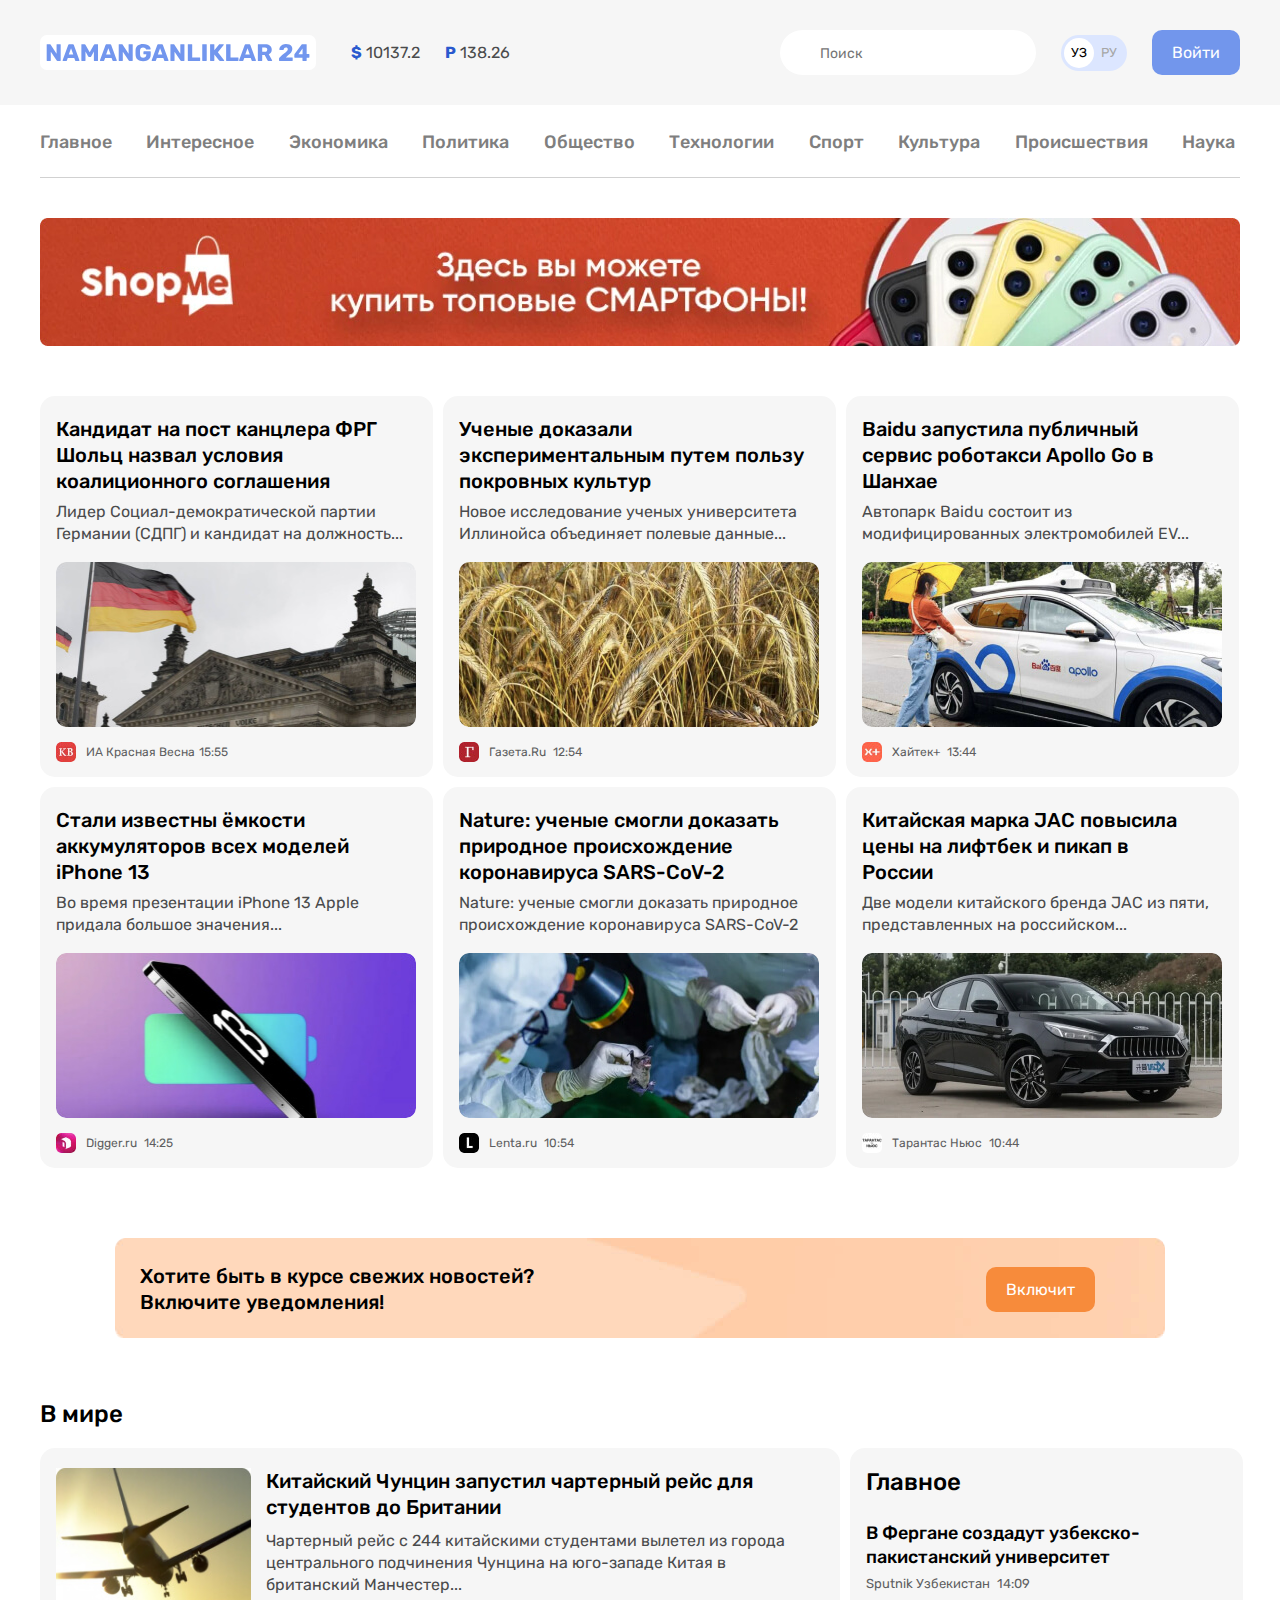
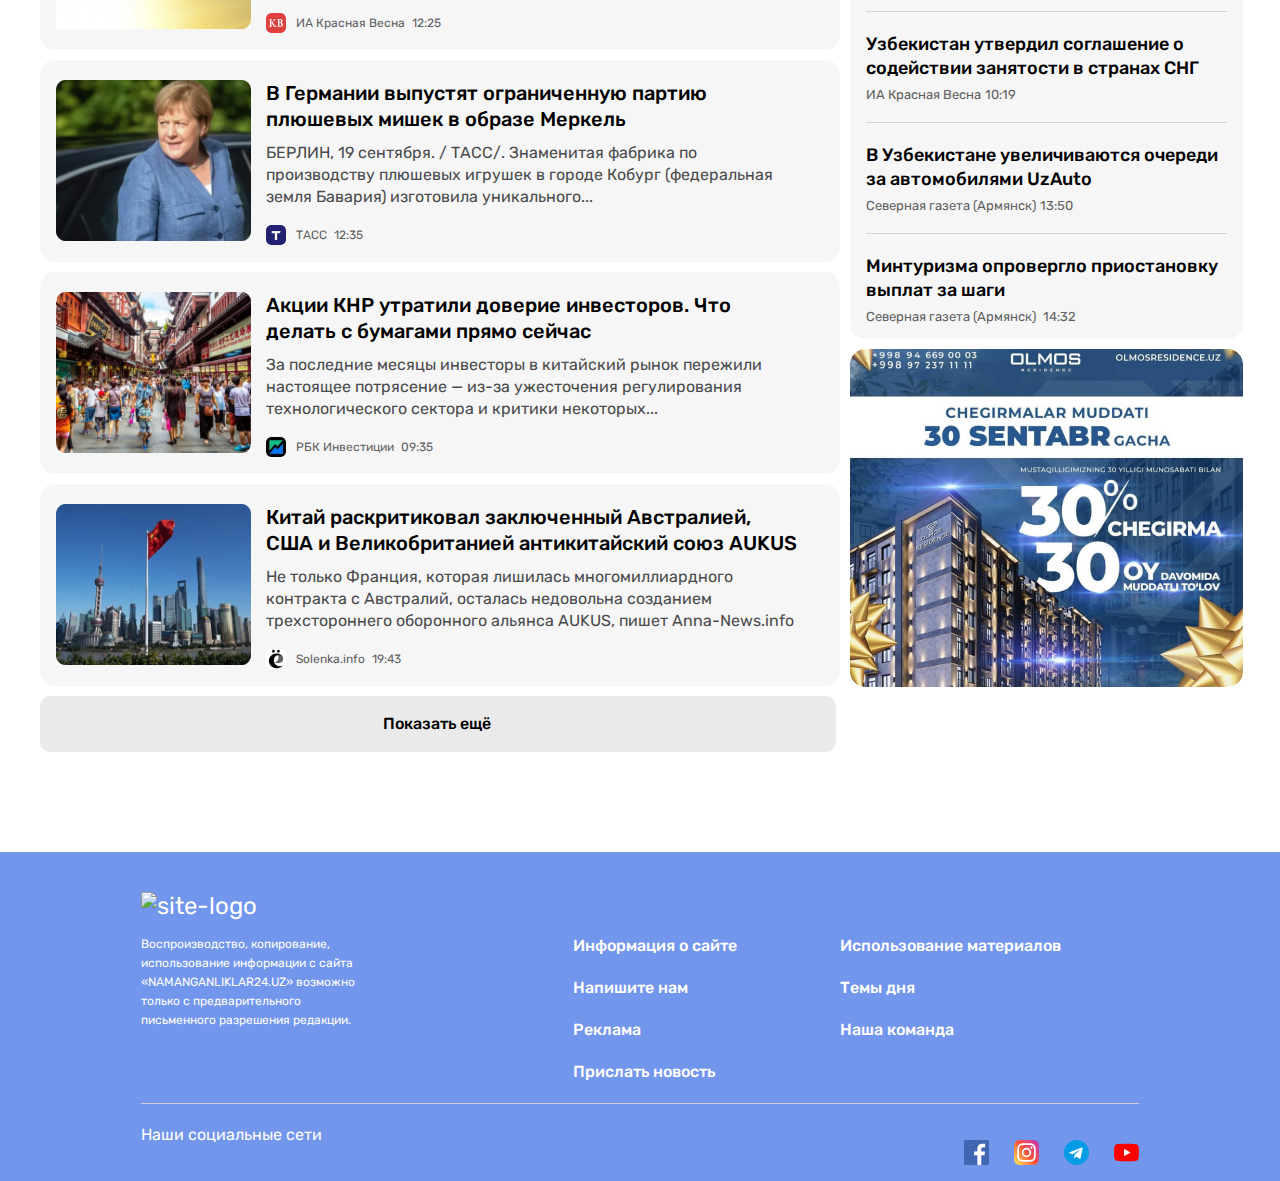
==== commit c66667fb: "add ..." ====
--- a/index.html
+++ b/index.html
@@ -45,7 +45,7 @@
 
         <!-- Global-search-form -->
         <form class="search-form" action="#" method="get">
-          <span class="search-icon"><input class="search-form-text" type="search" placeholder="Поиск" aria-label="Поиск" required></span>
+          <input class="search-form-text" type="search" placeholder="Поиск" aria-label="Поиск" required>
         </form>
         <!-- Lang-toggle -->
         <div class="languages-list">
@@ -98,7 +98,7 @@
             <img class="site-main-img" src="img/Германия.jpg" alt=" " width="360" height="165" srcset="img/Германия.jpg 1x, img/Германия@2x.jpg 2x">
             <footer class="site-main-list-bottom">
               <img class="site-main-list-bottom-icon" src="img/ИА-Красная-Весна-icon.jpg" alt="KB" width="20" height="20" srcset="img/ИА-Красная-Весна-icon.jpg 1x, img/ИА-Красная-Весна-icon@2x.jpg 2x">
-              <div class="site-main-list-bottom-div"><span class="site-main-list-bottom-address">ИА Красная Весна<time datatime="2021-11-14 10:10" class="time">15:55 </time></span></div>
+              <div class="site-main-list-bottom-div"><span class="site-main-list-bottom-address">ИА Красная Весна<time datatime="2021-11-14 15:55" class="time">15:55 </time></span></div>
             </footer>
           </article>
           <article class="site-main-item article-card">
@@ -107,7 +107,7 @@
             <img class="site-main-img" src="img/пшеница.jpg" alt=" " width="360" height="165" srcset="img/пшеница.jpg 1x, img/пшеница@2x.jpg 2x">
             <footer class="site-main-list-bottom">
               <img class="site-main-list-bottom-icon" src="img/Газета.jpg" alt=""  srcset="img/Газета.jpg 1x, img/Газета@2x.jpg 2x">
-              <div class="site-main-list-bottom-div"><span class="site-main-list-bottom-address">Газета.Ru <time datatime="2021-11-14 10:10" class="time">12:54</time></span></div>
+              <div class="site-main-list-bottom-div"><span class="site-main-list-bottom-address">Газета.Ru <time datatime="2021-11-14 12:54" class="time">12:54</time></span></div>
             </footer>
           </article >
           <article class="site-main-item article-card">
@@ -116,7 +116,7 @@
             <img class="site-main-img" src="img/Apollo-Go.jpg" alt=" " width="360" height="165" srcset="img/Apollo-Go.jpg 1x, img/Apollo-Go@2x.jpg 2x" >
             <footer class="site-main-list-bottom">
               <img class="site-main-list-bottom-icon" src="img/Хайтек.jpg" alt="" width="20" height="20" srcset=" img/Хайтек.jpg 1x, img/Хайтек@2x.jpg 2x">
-              <div class="site-main-list-bottom-div"><span class="site-main-list-bottom-address">Хайтек+ <time datatime="2021-11-14 10:10" class="time">13:44</time></span></div>
+              <div class="site-main-list-bottom-div"><span class="site-main-list-bottom-address">Хайтек+ <time datatime="2021-11-14 13:44" class="time">13:44</time></span></div>
             </footer>
           </article>
           <article class="site-main-item article-card">
@@ -125,7 +125,7 @@
             <img class="site-main-img" src="img/iphone-13.jpg" alt=" " width="360" height="165" srcset="img/iphone-13.jpg 1x, img/iphone-13@2x.jpg 2x" >
             <footer class="site-main-list-bottom">
               <img class="site-main-list-bottom-icon" src="img/Digger.ru.jpg" alt="" width="20" height="20" srcset="img/Digger.ru.jpg 1x, img/Digger.ru@2x.jpg  2x">
-              <div class="site-main-list-bottom-div"><span class="site-main-list-bottom-address">Digger.ru <time datatime="2021-11-14 10:10" class="time">14:25</time></span></div>
+              <div class="site-main-list-bottom-div"><span class="site-main-list-bottom-address">Digger.ru <time datatime="2021-11-14 14:25" class="time">14:25</time></span></div>
             </footer>
           </article>
           <article class="site-main-item article-card">
@@ -134,7 +134,7 @@
             <img class="site-main-img" src="img/SARS-CoV-2.jpg" alt=" " width="360" height="165" srcset="img/SARS-CoV-2.jpg 1x, img/SARS-CoV-2@2x.jpg 2x">
             <footer class="site-main-list-bottom">
               <img class="site-main-list-bottom-icon" src="img/Lenta.ru.jpg" alt="" width="20" height="20" srcset="img/Lenta.ru.jpg 1x, img/Lenta.ru@2x.jpg 2x">
-              <div class="site-main-list-bottom-div"><span class="site-main-list-bottom-address">Lenta.ru <time datatime="2021-11-14 10:10" class="time">10:54</time></span></div>
+              <div class="site-main-list-bottom-div"><span class="site-main-list-bottom-address">Lenta.ru <time datatime="2021-11-14 10:54" class="time">10:54</time></span></div>
             </footer>
           </article>
           <article class="site-main-item article-card">
@@ -143,7 +143,7 @@
             <img class="site-main-img" src="img/Китайская-марка-JAC.jpg" alt=" "  width="360" height="165" srcset="img/Китайская-марка-JAC.jpg 1x, img/Китайская-марка-JAC@2x.jpg 2x">
             <footer class="site-main-list-bottom">
               <img class="site-main-list-bottom-icon" src="img/Тарантас.jpg" alt="" width="20" height="20" srcset="img/Тарантас.jpg 1x, img/Тарантас@2x.jpg 2x">
-              <div class="site-main-list-bottom-div"><span class="site-main-list-bottom-address">Тарантас Ньюс <time datatime="2021-11-14 10:10" class="time">10:44</time></span></div>
+              <div class="site-main-list-bottom-div"><span class="site-main-list-bottom-address">Тарантас Ньюс <time datatime="2021-11-14 10:44" class="time">10:44</time></span></div>
             </footer>
           </article>
         </div>
@@ -159,16 +159,19 @@
         </section>
       </section>
 
-      <!-- В-мире -->
-      <section class="main-section-В-мире ">
-        <h2 class="В-мире-header">В мире</h2>
-        <div class="main-section-В-мире-content">
-          <div class="main-section-В-мире-div" >
-            <article class="main-section-В-мире-article  article-card">
-              <div><img class="main-section-В-мире-img" src="img/samolyot.jpg" alt="saloyot" width="210" height="165" srcset="img/samolyot.jpg 1x, img/samolyot@2x.jpg 2x"></div>
-              <div class="main-section-В-мире-article-div">
-                <h3 class="main-section-В-мире-header"><a class="site-main-heade-link " href="#">Китайский Чунцин запустил чартерный рейс для студентов до Британии</a></h3>
-                <p class="main-section-В-мире-text site-main-text">Чартерный рейс с 244 китайскими студентами вылетел из города центрального подчинения Чунцина на юго-западе Китая в британский Манчестер...</p>
+      <!-- global -->
+
+<h2>  </h2>
+
+      <section class="global-news ">
+        <h2 class="global-header">В мире</h2>
+        <div class="global-news-content">
+          <div class="global-news-div" >
+            <article class="global-news-article  article-card">
+              <div><img class="global-news-img" src="img/samolyot.jpg" alt="saloyot" width="210" height="165" srcset="img/samolyot.jpg 1x, img/samolyot@2x.jpg 2x"></div>
+              <div class="global-news-article-div">
+                <h3 class="global-news-header"><a class="site-main-heade-link " href="#">Китайский Чунцин запустил чартерный рейс для студентов до Британии</a></h3>
+                <p class="global-news-text site-main-text">Чартерный рейс с 244 китайскими студентами вылетел из города центрального подчинения Чунцина на юго-западе Китая в британский Манчестер...</p>
                 <footer class="site-main-list-bottom">
                   <img class="site-main-list-bottom-icon" src="img/ИА-Красная-Весна-icon.jpg" alt="KB" width="20" height="20" srcset="img/ИА-Красная-Весна-icon.jpg 1x, img/ИА-Красная-Весна-icon@2x.jpg 2x">
                   <div class="site-main-list-bottom-div"><span class="site-main-list-bottom-address">ИА Красная Весна<time datatime="2021-11-14 10:10" class="time"> 12:25 </time>
@@ -176,11 +179,11 @@
                 </footer>
               </div>
             </article>
-            <article class="main-section-В-мире-article  article-card">
-              <div><img class="main-section-В-мире-img" src="img/holo.jpg" alt="saloyot" width="210" height="165" srcset="img/holo.jpg 1x,img/holo@2x.jpg 2x"></div>
-              <div class="main-section-В-мире-article-div">
-                <h3 class="main-section-В-мире-header"><a class="site-main-heade-link" href="#">В Германии выпустят ограниченную партию плюшевых мишек в образе Меркель</a></h3>
-                <p class="main-section-В-мире-text site-main-text">БЕРЛИН, 19 сентября. / ТАСС/. Знаменитая фабрика по производству плюшевых игрушек в городе Кобург (федеральная земля Бавария) изготовила уникального...</p>
+            <article class="global-news-article  article-card">
+              <div><img class="global-news-img" src="img/holo.jpg" alt="saloyot" width="210" height="165" srcset="img/holo.jpg 1x,img/holo@2x.jpg 2x"></div>
+              <div class="global-news-article-div">
+                <h3 class="global-news-header"><a class="site-main-heade-link" href="#">В Германии выпустят ограниченную партию плюшевых мишек в образе Меркель</a></h3>
+                <p class="global-news-text site-main-text">БЕРЛИН, 19 сентября. / ТАСС/. Знаменитая фабрика по производству плюшевых игрушек в городе Кобург (федеральная земля Бавария) изготовила уникального...</p>
                 <footer class="site-main-list-bottom">
                   <img class="site-main-list-bottom-icon" src="img/ТАСС.jpg" alt="KB" width="20" height="20" srcset="img/ТАСС.jpg 1x, img/ТАСС@2x.jpg 2x">
                   <div class="site-main-list-bottom-div"><span class="site-main-list-bottom-address">ТАСС<time datatime="2021-11-14 10:10" class="time"> 12:35 </time>
@@ -188,11 +191,11 @@
                 </footer>
               </div>
             </article>
-            <article class="main-section-В-мире-article  article-card">
-              <div><img class="main-section-В-мире-img" src="img/aksiya.jpg" alt="saloyot" width="210" height="165" srcset="img/aksiya.jpg 1x, img/aksiya@2x.jpg 2x"></div>
-              <div class="main-section-В-мире-article-div">
-                <h3 class="main-section-В-мире-header"><a class="site-main-heade-link" href="#">Акции КНР утратили доверие инвесторов. Что делать с бумагами прямо сейчас</a></h3>
-                <p class="main-section-В-мире-text site-main-text">За последние месяцы инвесторы в китайский рынок пережили настоящее потрясение — из-за ужесточения регулирования технологического сектора и критики некоторых...</p>
+            <article class="global-news-article  article-card">
+              <div><img class="global-news-img" src="img/aksiya.jpg" alt="saloyot" width="210" height="165" srcset="img/aksiya.jpg 1x, img/aksiya@2x.jpg 2x"></div>
+              <div class="global-news-article-div">
+                <h3 class="global-news-header"><a class="site-main-heade-link" href="#">Акции КНР утратили доверие инвесторов. Что делать с бумагами прямо сейчас</a></h3>
+                <p class="global-news-text site-main-text">За последние месяцы инвесторы в китайский рынок пережили настоящее потрясение — из-за ужесточения регулирования технологического сектора и критики некоторых...</p>
                 <footer class="site-main-list-bottom">
                   <img class="site-main-list-bottom-icon" src="img/РБК.jpg" alt="KB" width="20" height="20" srcset="img/РБК.jpg 1x, img/РБК@2x.jpg 2x">
                   <div class="site-main-list-bottom-div"><span class="site-main-list-bottom-address">РБК Инвестиции<time datatime="2021-11-14 10:10" class="time"> 09:35 </time>
@@ -200,11 +203,11 @@
                 </footer>
               </div>
             </article>
-            <article class="main-section-В-мире-article  article-card">
-              <div><img class="main-section-В-мире-img" src="img/xitoy.jpg" alt="saloyot" width="210" height="165" srcset="img/xitoy.jpg 1x, img/xitoy@2x.jpg 2x"></div>
-              <div class="main-section-В-мире-article-div">
-                <h3 class="main-section-В-мире-header"><a class="site-main-heade-link" href="#">Китай раскритиковал заключенный Австралией, США и Великобританией антикитайский союз AUKUS</a></h3>
-                <p class="main-section-В-мире-text site-main-text">Не только Франция, которая лишилась многомиллиардного контракта с Австралий, осталась недовольна созданием трехстороннего оборонного альянса AUKUS, пишет Anna-News.info</p>
+            <article class="global-news-article  article-card">
+              <div><img class="global-news-img" src="img/xitoy.jpg" alt="saloyot" width="210" height="165" srcset="img/xitoy.jpg 1x, img/xitoy@2x.jpg 2x"></div>
+              <div class="global-news-article-div">
+                <h3 class="global-news-header"><a class="site-main-heade-link" href="#">Китай раскритиковал заключенный Австралией, США и Великобританией антикитайский союз AUKUS</a></h3>
+                <p class="global-news-text site-main-text">Не только Франция, которая лишилась многомиллиардного контракта с Австралий, осталась недовольна созданием трехстороннего оборонного альянса AUKUS, пишет Anna-News.info</p>
                 <footer class="site-main-list-bottom">
                   <img class="site-main-list-bottom-icon" src="img/Solenka.info.jpg" alt="KB" width="20" height="20" srcset="img/Solenka.info.jpg 1x, img/Solenka.info@2x.jpg 2x">
                   <div class="site-main-list-bottom-div"><span class="site-main-list-bottom-address">Solenka.info <time datatime="2021-11-14 10:10" class="time"> 19:43 </time>
@@ -212,7 +215,7 @@
                 </footer>
               </div>
             </article>
-            <div class="main-section-В-мире-div-footer" ><a class="main-section-В-мире-div-footer-link" href="#">Показать ещё</a> </div>
+            <div class="global-news-div-footer" ><a class="global-news-div-footer-link" href="#">Показать ещё</a> </div>
           </div>
           <div class="main-aside">
             <article class="site-main-item article-card">
@@ -267,13 +270,13 @@
 
           <!-- <hr class="footer-hr"> -->
 
-          <div class="ijtimoiy-tarmoqlar" >
+          <div class="social-networks" >
             <span class="Наши-социальные-сети">Наши социальные сети</span>
-            <ul class="ijtmoiy-tarmoqlar-list">
-              <li class="facebook sahifa "><a  class="" href="https://ko-kr.facebook.com/namanganliklar24-110305797410261/" target="_blank"><img class="ijtmoiy-tarmoq-img" src="img/facebook.svg" alt="facebook" width="25" height="25"></a></li>
-              <li class="instagram sahifa  "><a class="" href="https://www.instagram.com/accounts/login/" target="_blank"><img class="ijtmoiy-tarmoq-img" src="img/instagram.svg" alt="instagram" width="25" height="25"></a></li>
-              <li class="telegram sahifa "><a class="" href="https://t.me/Namanganliklar" target="_blank"><img class="ijtmoiy-tarmoq-img" src="img/telegram.svg" alt="telegram" width="25" height="25"></a></li>
-              <li class="YouTube sahifa  "><a class="" href="https://www.youtube.com/c/Namanganliklar24/featured" target="_blank"><img class="ijtmoiy-tarmoq-img" src="img/youtube.svg" alt="youtube" width="25" height="17"></a></li>
+            <ul class="social-networks-list">
+              <li class="facebook sahifa "><a  class="" href="https://ko-kr.facebook.com/namanganliklar24-110305797410261/" target="_blank"><img class="social-networks-img" src="img/facebook.svg" alt="facebook" width="25" height="25"></a></li>
+              <li class="instagram sahifa  "><a class="" href="https://www.instagram.com/accounts/login/" target="_blank"><img class="social-networks-img" src="img/instagram.svg" alt="instagram" width="25" height="25"></a></li>
+              <li class="telegram sahifa "><a class="" href="https://t.me/Namanganliklar" target="_blank"><img class="social-networks-img" src="img/telegram.svg" alt="telegram" width="25" height="25"></a></li>
+              <li class="YouTube sahifa  "><a class="" href="https://www.youtube.com/c/Namanganliklar24/featured" target="_blank"><img class="social-networks-img" src="img/youtube.svg" alt="youtube" width="25" height="17"></a></li>
             </ul>
           </div>
         </div>
--- a/css/styles.css
+++ b/css/styles.css
@@ -25,7 +25,7 @@
   height: 100%;
   padding: 0;
   margin: 0;
-  font-family: "Rubik", "arial", sans-serif;
+  font-family: "Rubik", "Arial", sans-serif;
   font-size: 16px;
   line-height: 22px;
   background-color:#fff;
@@ -420,27 +420,27 @@
   color: #000;
 
 }
-<!-- В-мире-->
-.main-section-В-мире{
-
-
-}
-
-.В-мире-header{
+<!-- global-->
+.global-news{
+
+
+}
+
+.global-header{
   font-weight: 500;
   font-size: 24px;
   line-height: 28px;
 
   color: #000000;
 }
-.main-section-В-мире-content{
-  display: flex;
-}
-.main-section-В-мире-div{
-
-}
-
-.main-section-В-мире-article{
+.global-news-content{
+  display: flex;
+}
+.global-news-div{
+
+}
+
+.global-news-article{
 
   flex-direction: row;
   width: 800px;
@@ -450,23 +450,23 @@
 
 
 
-.main-section-В-мире-img {
+.global-news-img {
   padding-right: 15px;
   width: 210px;
   height: 161px;
 
 }
-.main-section-В-мире-article-div {
+.global-news-article-div {
   width: 535px;
 }
-.main-section-В-мире-header {
+.global-news-header {
   margin: 0px;
 }
-.main-section-В-мире-text {
+.global-news-text {
   margin-top: 10px;
 }
 
-.main-section-В-мире-div-footer{
+.global-news-div-footer{
   width: 796px;
   padding: 17px 343px;
   background-color: #EAEAEA;
@@ -485,7 +485,7 @@
   height: 553px;
 }
 
-.main-section-В-мире-div-footer-link{
+.global-news-div-footer-link{
   width: 110px;
   font-weight: 500;
   font-size: 16px;
@@ -838,12 +838,12 @@
 }
 
 
-.ijtimoiy-tarmoqlar {
+.social-networks {
   display: flex;
   justify-content: space-between;
 }
 
-.Наши-социальные-сети{
+.list-social-networks{
   width: 161px;
 
   font-style: normal;
@@ -853,7 +853,7 @@
   color: #fff;
 }
 
-.ijtmoiy-tarmoqlar-list{
+.social-networks-list{
   display: flex;
   list-style: none;
 }
@@ -870,7 +870,7 @@
   opacity: 0.6;
 }
 
-.ijtmoiy-tarmoq-img{
+.social-networks-img{
   display: block;
   width: 25px;
 }--- a/css/min.css
+++ b/css/min.css
@@ -1 +1 @@
-/*! normalize.css v8.0.1 | MIT License | github.com/necolas/normalize.css */html{line-height:1.15;-webkit-text-size-adjust:100%}body{margin:0}main{display:block}h1{font-size:2em;margin:.67em 0}hr{-webkit-box-sizing:content-box;box-sizing:content-box;height:0;overflow:visible}pre{font-family:monospace,monospace;font-size:1em}a{background-color:transparent}abbr[title]{border-bottom:none;text-decoration:underline;-webkit-text-decoration:underline dotted;text-decoration:underline dotted}b,strong{font-weight:bolder}code,kbd,samp{font-family:monospace,monospace;font-size:1em}small{font-size:80%}sub,sup{font-size:75%;line-height:0;position:relative;vertical-align:baseline}sub{bottom:-.25em}sup{top:-.5em}img{border-style:none}button,input,optgroup,select,textarea{font-family:inherit;font-size:100%;line-height:1.15;margin:0}button,input{overflow:visible}button,select{text-transform:none}[type=button],[type=reset],[type=submit],button{-webkit-appearance:button}[type=button]::-moz-focus-inner,[type=reset]::-moz-focus-inner,[type=submit]::-moz-focus-inner,button::-moz-focus-inner{border-style:none;padding:0}[type=button]:-moz-focusring,[type=reset]:-moz-focusring,[type=submit]:-moz-focusring,button:-moz-focusring{outline:1px dotted ButtonText}fieldset{padding:.35em .75em .625em}legend{-webkit-box-sizing:border-box;box-sizing:border-box;color:inherit;display:table;max-width:100%;padding:0;white-space:normal}progress{vertical-align:baseline}textarea{overflow:auto}[type=checkbox],[type=radio]{-webkit-box-sizing:border-box;box-sizing:border-box;padding:0}[type=number]::-webkit-inner-spin-button,[type=number]::-webkit-outer-spin-button{height:auto}[type=search]{-webkit-appearance:textfield;outline-offset:-2px}[type=search]::-webkit-search-decoration{-webkit-appearance:none}::-webkit-file-upload-button{-webkit-appearance:button;font:inherit}details{display:block}summary{display:list-item}template{display:none}[hidden]{display:none}:root{--bg-color:#7296ec}*,::after,::before{-webkit-box-sizing:inherit;box-sizing:inherit}html{-webkit-box-sizing:border-box;box-sizing:border-box;height:100%;scroll-behavior:smooth}body{display:-webkit-box;display:-ms-flexbox;display:flex;-webkit-box-orient:vertical;-webkit-box-direction:normal;-ms-flex-direction:column;flex-direction:column;height:100%;padding:0;margin:0;font-family:Rubik,arial,sans-serif;font-size:16px;line-height:22px;background-color:#fff;color:#4a4b4c}img{max-width:100%;height:auto}:focus{outline:2px dashed #00bfff;outline-offset:3px}.site-footer :focus{outline:2px dashed #fff}.button{display:inline-block;padding:13px 20px;border-radius:10px;font-size:16px;line-height:normal;font-weight:400;text-decoration:none;-webkit-box-align:center;-ms-flex-align:center;align-items:center;cursor:pointer}.button:hover{opacity:.8}.button:active{opacity:.6}.button-primary{background-color:#7296ec;color:#fff}.button-orange{background-color:#f78b3b;color:#fff}.container{width:100%;max-width:1240px;padding-left:20px;padding-right:20px;margin-left:auto;margin-right:auto}.site-footer-container{padding:0}.header-top{padding-top:30px;padding-bottom:30px;margin-bottom:10px;background-color:#f6f6f6}.site-header-container{display:-webkit-box;display:-ms-flexbox;display:flex;-webkit-box-align:center;-ms-flex-align:center;align-items:center}.site-header-logo{display:-webkit-box;display:-ms-flexbox;display:flex;padding:8px 6px;border-radius:7px;margin-right:35px;background-color:#fff}.site-header-logo:hover{opacity:.8}.site-header-logo:active{opacity:.6}.currency-rates{display:-webkit-box;display:-ms-flexbox;display:flex;-webkit-box-align:center;-ms-flex-align:center;align-items:center;padding:0;margin:0;margin-right:auto;list-style:none}.curency-rates-item:not(:last-child){margin-right:25px}.curency-rates-type{color:#2959ce}.search-form{margin-right:25px}.search-form-text{padding-top:15px;padding-right:20px;padding-bottom:13px;padding-left:40px;font-size:14px;line-height:normal;border:0;border-radius:60px;color:#8d8d8d;background-color:#fff;background-image:url(../img/search.icon.svg);background-repeat:no-repeat;background-position:left 15px center}.languages-list{display:-webkit-box;display:-ms-flexbox;display:flex;padding:3px;border-radius:39px;background-color:#dce6ff;margin-right:25px}.languages-item{width:30px;height:30px;border-radius:50%;font-size:13px;line-height:30px;color:#a6a6a6;text-align:center;text-decoration:none}.languages-item-active{background-color:#fff;color:#000}.sitenav{padding-top:12px;padding-bottom:20px;border-bottom:1px solid #d1d1d1;margin-bottom:40px;font-size:18px;line-height:normal;font-weight:500}.sitenav-list{display:-webkit-box;display:-ms-flexbox;display:flex;-ms-flex-wrap:wrap;flex-wrap:wrap;-webkit-box-align:center;-ms-flex-align:center;align-items:center;padding:0;margin:0;list-style:none}.sitenav-item{margin-top:4px;margin-bottom:4px}.sitenav-item:not(:last-child){margin-right:34.44px}.sitenav-link{display:block;color:#7f7f7f;text-decoration:none}.sitenav-link:hover{color:#2959ce}.sitenav-link:active{opacity:.6}.site-header-banner-link{display:-webkit-box;display:-ms-flexbox;display:flex}.main-content{-webkit-box-flex:1;-ms-flex-positive:1;flex-grow:1;padding-top:50px}.site-main-list{display:-webkit-box;display:-ms-flexbox;display:flex;-ms-flex-wrap:wrap;flex-wrap:wrap;margin-left:-10px}.site-main-item{width:393px;margin-left:10px;margin-bottom:10px}.article-card{display:-webkit-box;display:-ms-flexbox;display:flex;-webkit-box-orient:vertical;-webkit-box-direction:normal;-ms-flex-direction:column;flex-direction:column;padding:20px 16px 15px;background-color:#f6f6f6;border-radius:15px}.aside-header{margin:0;padding-bottom:5px;font-style:normal;font-weight:500;font-size:24px;line-height:28px;color:#000}.site-main-header{margin:0;padding-bottom:7px;font-style:normal;font-weight:500;font-size:18px;line-height:24px;color:#000}.site-main-article-link{font-style:normal;font-weight:500;font-size:18px;line-height:24px;color:#000;text-decoration:none}.site-main-header:not(:first-child){padding-top:20px}.site-main-heade-link{display:inline-block;color:#000;font-style:normal;font-weight:500;font-size:20px;line-height:26px;text-decoration:none}.three-header{width:346px}.six-header{width:338px}.site-main-heade-link:hover{color:#688eee}.site-main-heade-link:active{opacity:.6}.site-main-text{margin-top:0;margin-bottom:17px}.site-main-img{display:block;width:360px;height:165px;margin-top:auto;margin-bottom:15px;border-radius:10px;-o-object-fit:cover;object-fit:cover}.site-main-list-bottom{display:-webkit-box;display:-ms-flexbox;display:flex;-webkit-box-align:center;-ms-flex-align:center;align-items:center}.site-main-list-bottom-address{display:block;font-size:12px;line-height:14px;padding:0;color:#5e5f61}.aside-time{display:block;font-style:normal;font-weight:400;font-size:13px;line-height:15px;color:#5e5f61}.site-main-list-bottom-div:not(:last-child){border-bottom:1px solid #d2d2d2}.site-main-list-bottom-div:not(:last-child){padding-bottom:20px}.site-main-list-bottom-icon{width:20px;min-width:0;height:20px;margin-right:10px;border-radius:5px}.time{margin-left:4px}.notificatin-cta{display:-webkit-box;display:-ms-flexbox;display:flex;-webkit-box-pack:justify;-ms-flex-pack:justify;justify-content:space-between;-webkit-box-align:center;-ms-flex-align:center;align-items:center;padding:25px 70px 25px 25px;margin:60px 75px;border-radius:10px;background-image:url(../img/Group-35.jpg);background-repeat:no-repeat}.notificatin-cta-text{font-size:20px;line-height:26px;font-weight:500;color:#000}.В-мире-header{font-weight:500;font-size:24px;line-height:28px;color:#000}.main-section-В-мире-content{display:-webkit-box;display:-ms-flexbox;display:flex}.main-section-В-мире-article{-webkit-box-orient:horizontal;-webkit-box-direction:normal;-ms-flex-direction:row;flex-direction:row;width:800px;margin-bottom:10px}.main-section-В-мире-img{padding-right:15px;width:210px;height:161px}.main-section-В-мире-article-div{width:535px}.main-section-В-мире-header{margin:0}.main-section-В-мире-text{margin-top:10px}.main-section-В-мире-div-footer{width:796px;padding:17px 343px;background-color:#eaeaea;border-radius:10px}.olmos-img{margin-left:10px;position:absolute;width:393px;background:url(.png);border-radius:15px}.olmos-img-Интересное-part{height:553px}.main-section-В-мире-div-footer-link{width:110px;font-weight:500;font-size:16px;line-height:19px;color:#000;text-decoration:none}.main-aside{width:393px;width:30%;float:left}.index-article-main{padding-top:10px}.index-article-main-sections{display:-webkit-box;display:-ms-flexbox;display:flex}.index-article-main-icon{display:-webkit-box;display:-ms-flexbox;display:flex;-webkit-box-align:center;-ms-flex-align:center;align-items:center}.index-article-icon{width:30px;height:30px;margin-right:10px;border-radius:5px}.index-article-icon-fvm.ru{display:block;width:86px;font-size:14px;line-height:17px}.index-article-icon-text-collor{color:#5e5f61}.index-article-main-header{width:797px;font-weight:500;font-size:26px;line-height:36px;color:#000;margin-top:30px;margin-bottom:20px}.index-article-main-img{width:797px;border-radius:13px}.index-article-main-texts{width:797px;font-size:20px;line-height:30px;color:#000;border-bottom:1px solid #d2d2d2}.index-article-main-text{margin:0}.index-article-main-text:first-child{margin-top:25px}.index-article-main-text:not(:last-child){margin-bottom:24px}.index-article-main-text:nth-child(5){padding-top:25px}.index-article-main-texts:last-child{padding-bottom:50px}.index-article-main-bottom-heading{width:251px;font-style:normal;font-weight:500;font-size:24px;line-height:28px;color:#000}.index-article-main-bottom{display:-webkit-box;display:-ms-flexbox;display:flex}.hero-contact{display:-webkit-box;display:-ms-flexbox;display:flex}.contact-heading{width:173px;font-weight:500;font-size:24px;padding:0;margin:0;padding-top:20px;padding-bottom:20px;line-height:28px;color:#000}.personal-data{width:696px}.name-and-phone-namber{display:-webkit-box;display:-ms-flexbox;display:flex}.name{padding-right:10px;padding-bottom:10px}.input{font-style:normal;font-weight:400;width:343px;height:55px;padding:18px 20px;background-color:#fff;border:1px solid rgba(0,0,0,.2);-webkit-box-sizing:border-box;box-sizing:border-box;border-radius:10px;color:#000}.input::-webkit-input-placeholder{opacity:.5}.input::-moz-placeholder{opacity:.5}.input:-ms-input-placeholder{opacity:.5}.input::-ms-input-placeholder{opacity:.5}.input::placeholder{opacity:.5}.email{padding-bottom:10px}.email-input{width:696px}.text-input{display:block;width:100%;min-height:180px;resize:vertical}.N24-hr{width:444px;height:0;padding:0;margin:0;margin-left:25px;border:1px solid #d2d2d2}.N24-data{width:494px;height:310px;background:#f6f6f6;border-radius:10px;margin-left:10px;font-size:normal}.N24-data-list{padding-top:20px;padding-bottom:20px;padding-left:25px}.N24-data-list-name{font-style:normal;font-weight:500;font-size:20px;line-height:24px;color:#000;padding-bottom:7px}.N24-item{font-size:16px;line-height:19px;font-style:normal;color:#000;padding-top:7px;text-decoration:none}.email-adress{padding-top:20px}.button-div{display:-webkit-box;display:-ms-flexbox;display:flex;-webkit-box-pack:center;-ms-flex-pack:center;justify-content:center;padding-top:20px}.N24-data-button{display:-webkit-box;display:-ms-flexbox;display:flex;-webkit-box-pack:center;-ms-flex-pack:center;justify-content:center;-webkit-box-orient:horizontal;-webkit-box-direction:normal;-ms-flex-direction:row;flex-direction:row;-webkit-box-align:start;-ms-flex-align:start;align-items:flex-start;padding:17px 30px;width:145px;height:53px;background:var(--bg-color);color:#fff;border-radius:10px;border:0}.site-footer{margin-top:100px;background-color:var(--bg-color)}.site-footer-section{margin-left:121px;color:#fff}.site-footer-section-div{width:998px;border-bottom:1px solid #cecece;margin-bottom:20px}.site-footer-div{display:-webkit-box;display:-ms-flexbox;display:flex;margin:0;margin-top:15px}.footer-logo{margin-top:40px}.site-footer-logo-link{margin-top:38px;font-size:24px;line-height:28px;color:#fff;background-color:var(--bg-color);text-decoration:none}.site-footer-logo-link:hover{background-color:#63e2eb;color:#000}.site-footer-logo-link:active{opacity:.6}.site-footer-text{width:229px;margin:0;margin-right:203px;font-size:12px;line-height:19px;color:#fff}.site-footer-list{list-style:none;margin:0;padding:0;margin-right:100px}.site-footer-list-item{color:#fff;margin-bottom:20px}.item-1{width:167px}.item-2-1{width:224px}.footer-list-link{font-style:normal;font-weight:500;font-size:16px;line-height:19px;color:#fff;margin:20px 0;text-decoration:none}.footer-list-link:hover{background-color:#63e2eb;color:#000}.footer-list-link:active{opacity:.6}.site-footer-footer{width:998px}.ijtimoiy-tarmoqlar{display:-webkit-box;display:-ms-flexbox;display:flex;-webkit-box-pack:justify;-ms-flex-pack:justify;justify-content:space-between}.Наши-социальные-сети{width:161px;font-style:normal;font-weight:500;font-size:18px;line-height:23px;color:#fff}.ijtmoiy-tarmoqlar-list{display:-webkit-box;display:-ms-flexbox;display:flex;list-style:none}.sahifa:not(:last-child){margin-right:25px}.sahifa:hover{opacity:.8}.sahifa:active{opacity:.6}.ijtmoiy-tarmoq-img{display:block;width:25px}+/*! normalize.css v8.0.1 | MIT License | github.com/necolas/normalize.css */html{line-height:1.15;-webkit-text-size-adjust:100%}body{margin:0}main{display:block}h1{font-size:2em;margin:.67em 0}hr{-webkit-box-sizing:content-box;box-sizing:content-box;height:0;overflow:visible}pre{font-family:monospace,monospace;font-size:1em}a{background-color:transparent}abbr[title]{border-bottom:none;text-decoration:underline;-webkit-text-decoration:underline dotted;text-decoration:underline dotted}b,strong{font-weight:bolder}code,kbd,samp{font-family:monospace,monospace;font-size:1em}small{font-size:80%}sub,sup{font-size:75%;line-height:0;position:relative;vertical-align:baseline}sub{bottom:-.25em}sup{top:-.5em}img{border-style:none}button,input,optgroup,select,textarea{font-family:inherit;font-size:100%;line-height:1.15;margin:0}button,input{overflow:visible}button,select{text-transform:none}[type=button],[type=reset],[type=submit],button{-webkit-appearance:button}[type=button]::-moz-focus-inner,[type=reset]::-moz-focus-inner,[type=submit]::-moz-focus-inner,button::-moz-focus-inner{border-style:none;padding:0}[type=button]:-moz-focusring,[type=reset]:-moz-focusring,[type=submit]:-moz-focusring,button:-moz-focusring{outline:1px dotted ButtonText}fieldset{padding:.35em .75em .625em}legend{-webkit-box-sizing:border-box;box-sizing:border-box;color:inherit;display:table;max-width:100%;padding:0;white-space:normal}progress{vertical-align:baseline}textarea{overflow:auto}[type=checkbox],[type=radio]{-webkit-box-sizing:border-box;box-sizing:border-box;padding:0}[type=number]::-webkit-inner-spin-button,[type=number]::-webkit-outer-spin-button{height:auto}[type=search]{-webkit-appearance:textfield;outline-offset:-2px}[type=search]::-webkit-search-decoration{-webkit-appearance:none}::-webkit-file-upload-button{-webkit-appearance:button;font:inherit}details{display:block}summary{display:list-item}template{display:none}[hidden]{display:none}:root{--bg-color:#7296ec}*,::after,::before{-webkit-box-sizing:inherit;box-sizing:inherit}html{-webkit-box-sizing:border-box;box-sizing:border-box;height:100%;scroll-behavior:smooth}body{display:-webkit-box;display:-ms-flexbox;display:flex;-webkit-box-orient:vertical;-webkit-box-direction:normal;-ms-flex-direction:column;flex-direction:column;height:100%;padding:0;margin:0;font-family:Rubik,arial,sans-serif;font-size:16px;line-height:22px;background-color:#fff;color:#4a4b4c}img{max-width:100%;height:auto}:focus{outline:2px dashed #00bfff;outline-offset:3px}.site-footer :focus{outline:2px dashed #fff}.button{display:inline-block;padding:13px 20px;border-radius:10px;font-size:16px;line-height:normal;font-weight:400;text-decoration:none;-webkit-box-align:center;-ms-flex-align:center;align-items:center;cursor:pointer}.button:hover{opacity:.8}.button:active{opacity:.6}.button-primary{background-color:#7296ec;color:#fff}.button-orange{background-color:#f78b3b;color:#fff}.container{width:100%;max-width:1240px;padding-left:20px;padding-right:20px;margin-left:auto;margin-right:auto}.site-footer-container{padding:0}.header-top{padding-top:30px;padding-bottom:30px;margin-bottom:10px;background-color:#f6f6f6}.site-header-container{display:-webkit-box;display:-ms-flexbox;display:flex;-webkit-box-align:center;-ms-flex-align:center;align-items:center}.site-header-logo{display:-webkit-box;display:-ms-flexbox;display:flex;padding:8px 6px;border-radius:7px;margin-right:35px;background-color:#fff}.site-header-logo:hover{opacity:.8}.site-header-logo:active{opacity:.6}.currency-rates{display:-webkit-box;display:-ms-flexbox;display:flex;-webkit-box-align:center;-ms-flex-align:center;align-items:center;padding:0;margin:0;margin-right:auto;list-style:none}.curency-rates-item:not(:last-child){margin-right:25px}.curency-rates-type{color:#2959ce}.search-form{margin-right:25px}.search-form-text{padding-top:15px;padding-right:20px;padding-bottom:13px;padding-left:40px;font-size:14px;line-height:normal;border:0;border-radius:60px;color:#8d8d8d;background-color:#fff;background-image:url(../img/search.icon.svg);background-repeat:no-repeat;background-position:left 15px center}.languages-list{display:-webkit-box;display:-ms-flexbox;display:flex;padding:3px;border-radius:39px;background-color:#dce6ff;margin-right:25px}.languages-item{width:30px;height:30px;border-radius:50%;font-size:13px;line-height:30px;color:#a6a6a6;text-align:center;text-decoration:none}.languages-item-active{background-color:#fff;color:#000}.sitenav{padding-top:12px;padding-bottom:20px;border-bottom:1px solid #d1d1d1;margin-bottom:40px;font-size:18px;line-height:normal;font-weight:500}.sitenav-list{display:-webkit-box;display:-ms-flexbox;display:flex;-ms-flex-wrap:wrap;flex-wrap:wrap;-webkit-box-align:center;-ms-flex-align:center;align-items:center;padding:0;margin:0;list-style:none}.sitenav-item{margin-top:4px;margin-bottom:4px}.sitenav-item:not(:last-child){margin-right:34.44px}.sitenav-link{display:block;color:#7f7f7f;text-decoration:none}.sitenav-link:hover{color:#2959ce}.sitenav-link:active{opacity:.6}.site-header-banner-link{display:-webkit-box;display:-ms-flexbox;display:flex}.main-content{-webkit-box-flex:1;-ms-flex-positive:1;flex-grow:1;padding-top:50px}.site-main-list{display:-webkit-box;display:-ms-flexbox;display:flex;-ms-flex-wrap:wrap;flex-wrap:wrap;margin-left:-10px}.site-main-item{width:393px;margin-left:10px;margin-bottom:10px}.article-card{display:-webkit-box;display:-ms-flexbox;display:flex;-webkit-box-orient:vertical;-webkit-box-direction:normal;-ms-flex-direction:column;flex-direction:column;padding:20px 16px 15px;background-color:#f6f6f6;border-radius:15px}.aside-header{margin:0;padding-bottom:5px;font-style:normal;font-weight:500;font-size:24px;line-height:28px;color:#000}.site-main-header{margin:0;padding-bottom:7px;font-style:normal;font-weight:500;font-size:18px;line-height:24px;color:#000}.site-main-article-link{font-style:normal;font-weight:500;font-size:18px;line-height:24px;color:#000;text-decoration:none}.site-main-header:not(:first-child){padding-top:20px}.site-main-heade-link{display:inline-block;color:#000;font-style:normal;font-weight:500;font-size:20px;line-height:26px;text-decoration:none}.three-header{width:346px}.six-header{width:338px}.site-main-heade-link:hover{color:#688eee}.site-main-heade-link:active{opacity:.6}.site-main-text{margin-top:0;margin-bottom:17px}.site-main-img{display:block;width:360px;height:165px;margin-top:auto;margin-bottom:15px;border-radius:10px;-o-object-fit:cover;object-fit:cover}.site-main-list-bottom{display:-webkit-box;display:-ms-flexbox;display:flex;-webkit-box-align:center;-ms-flex-align:center;align-items:center}.site-main-list-bottom-address{display:block;font-size:12px;line-height:14px;padding:0;color:#5e5f61}.aside-time{display:block;font-style:normal;font-weight:400;font-size:13px;line-height:15px;color:#5e5f61}.site-main-list-bottom-div:not(:last-child){border-bottom:1px solid #d2d2d2}.site-main-list-bottom-div:not(:last-child){padding-bottom:20px}.site-main-list-bottom-icon{width:20px;min-width:0;height:20px;margin-right:10px;border-radius:5px}.time{margin-left:4px}.notificatin-cta{display:-webkit-box;display:-ms-flexbox;display:flex;-webkit-box-pack:justify;-ms-flex-pack:justify;justify-content:space-between;-webkit-box-align:center;-ms-flex-align:center;align-items:center;padding:25px 70px 25px 25px;margin:60px 75px;border-radius:10px;background-image:url(../img/Group-35.jpg);background-repeat:no-repeat}.notificatin-cta-text{font-size:20px;line-height:26px;font-weight:500;color:#000}.global-header{font-weight:500;font-size:24px;line-height:28px;color:#000}.global-news-content{display:-webkit-box;display:-ms-flexbox;display:flex}.global-news-article{-webkit-box-orient:horizontal;-webkit-box-direction:normal;-ms-flex-direction:row;flex-direction:row;width:800px;margin-bottom:10px}.global-news-img{padding-right:15px;width:210px;height:161px}.global-news-article-div{width:535px}.global-news-header{margin:0}.global-news-text{margin-top:10px}.global-news-div-footer{width:796px;padding:17px 343px;background-color:#eaeaea;border-radius:10px}.olmos-img{margin-left:10px;position:absolute;width:393px;background:url(.png);border-radius:15px}.olmos-img-Интересное-part{height:553px}.global-news-div-footer-link{width:110px;font-weight:500;font-size:16px;line-height:19px;color:#000;text-decoration:none}.main-aside{width:393px;width:30%;float:left}.index-article-main{padding-top:10px}.index-article-main-sections{display:-webkit-box;display:-ms-flexbox;display:flex}.index-article-main-icon{display:-webkit-box;display:-ms-flexbox;display:flex;-webkit-box-align:center;-ms-flex-align:center;align-items:center}.index-article-icon{width:30px;height:30px;margin-right:10px;border-radius:5px}.index-article-icon-fvm.ru{display:block;width:86px;font-size:14px;line-height:17px}.index-article-icon-text-collor{color:#5e5f61}.index-article-main-header{width:797px;font-weight:500;font-size:26px;line-height:36px;color:#000;margin-top:30px;margin-bottom:20px}.index-article-main-img{width:797px;border-radius:13px}.index-article-main-texts{width:797px;font-size:20px;line-height:30px;color:#000;border-bottom:1px solid #d2d2d2}.index-article-main-text{margin:0}.index-article-main-text:first-child{margin-top:25px}.index-article-main-text:not(:last-child){margin-bottom:24px}.index-article-main-text:nth-child(5){padding-top:25px}.index-article-main-texts:last-child{padding-bottom:50px}.index-article-main-bottom-heading{width:251px;font-style:normal;font-weight:500;font-size:24px;line-height:28px;color:#000}.index-article-main-bottom{display:-webkit-box;display:-ms-flexbox;display:flex}.hero-contact{display:-webkit-box;display:-ms-flexbox;display:flex}.contact-heading{width:173px;font-weight:500;font-size:24px;padding:0;margin:0;padding-top:20px;padding-bottom:20px;line-height:28px;color:#000}.personal-data{width:696px}.name-and-phone-namber{display:-webkit-box;display:-ms-flexbox;display:flex}.name{padding-right:10px;padding-bottom:10px}.input{font-style:normal;font-weight:400;width:343px;height:55px;padding:18px 20px;background-color:#fff;border:1px solid rgba(0,0,0,.2);-webkit-box-sizing:border-box;box-sizing:border-box;border-radius:10px;color:#000}.input::-webkit-input-placeholder{opacity:.5}.input::-moz-placeholder{opacity:.5}.input:-ms-input-placeholder{opacity:.5}.input::-ms-input-placeholder{opacity:.5}.input::placeholder{opacity:.5}.email{padding-bottom:10px}.email-input{width:696px}.text-input{display:block;width:100%;min-height:180px;resize:vertical}.N24-hr{width:444px;height:0;padding:0;margin:0;margin-left:25px;border:1px solid #d2d2d2}.N24-data{width:494px;height:310px;background:#f6f6f6;border-radius:10px;margin-left:10px;font-size:normal}.N24-data-list{padding-top:20px;padding-bottom:20px;padding-left:25px}.N24-data-list-name{font-style:normal;font-weight:500;font-size:20px;line-height:24px;color:#000;padding-bottom:7px}.N24-item{font-size:16px;line-height:19px;font-style:normal;color:#000;padding-top:7px;text-decoration:none}.email-adress{padding-top:20px}.button-div{display:-webkit-box;display:-ms-flexbox;display:flex;-webkit-box-pack:center;-ms-flex-pack:center;justify-content:center;padding-top:20px}.N24-data-button{display:-webkit-box;display:-ms-flexbox;display:flex;-webkit-box-pack:center;-ms-flex-pack:center;justify-content:center;-webkit-box-orient:horizontal;-webkit-box-direction:normal;-ms-flex-direction:row;flex-direction:row;-webkit-box-align:start;-ms-flex-align:start;align-items:flex-start;padding:17px 30px;width:145px;height:53px;background:var(--bg-color);color:#fff;border-radius:10px;border:0}.site-footer{margin-top:100px;background-color:var(--bg-color)}.site-footer-section{margin-left:121px;color:#fff}.site-footer-section-div{width:998px;border-bottom:1px solid #cecece;margin-bottom:20px}.site-footer-div{display:-webkit-box;display:-ms-flexbox;display:flex;margin:0;margin-top:15px}.footer-logo{margin-top:40px}.site-footer-logo-link{margin-top:38px;font-size:24px;line-height:28px;color:#fff;background-color:var(--bg-color);text-decoration:none}.site-footer-logo-link:hover{background-color:#63e2eb;color:#000}.site-footer-logo-link:active{opacity:.6}.site-footer-text{width:229px;margin:0;margin-right:203px;font-size:12px;line-height:19px;color:#fff}.site-footer-list{list-style:none;margin:0;padding:0;margin-right:100px}.site-footer-list-item{color:#fff;margin-bottom:20px}.item-1{width:167px}.item-2-1{width:224px}.footer-list-link{font-style:normal;font-weight:500;font-size:16px;line-height:19px;color:#fff;margin:20px 0;text-decoration:none}.footer-list-link:hover{background-color:#63e2eb;color:#000}.footer-list-link:active{opacity:.6}.site-footer-footer{width:998px}.social-networks{display:-webkit-box;display:-ms-flexbox;display:flex;-webkit-box-pack:justify;-ms-flex-pack:justify;justify-content:space-between}.list-social-networks{width:161px;font-style:normal;font-weight:500;font-size:18px;line-height:23px;color:#fff}.social-networks-list{display:-webkit-box;display:-ms-flexbox;display:flex;list-style:none}.sahifa:not(:last-child){margin-right:25px}.sahifa:hover{opacity:.8}.sahifa:active{opacity:.6}.social-networks-img{display:block;width:25px}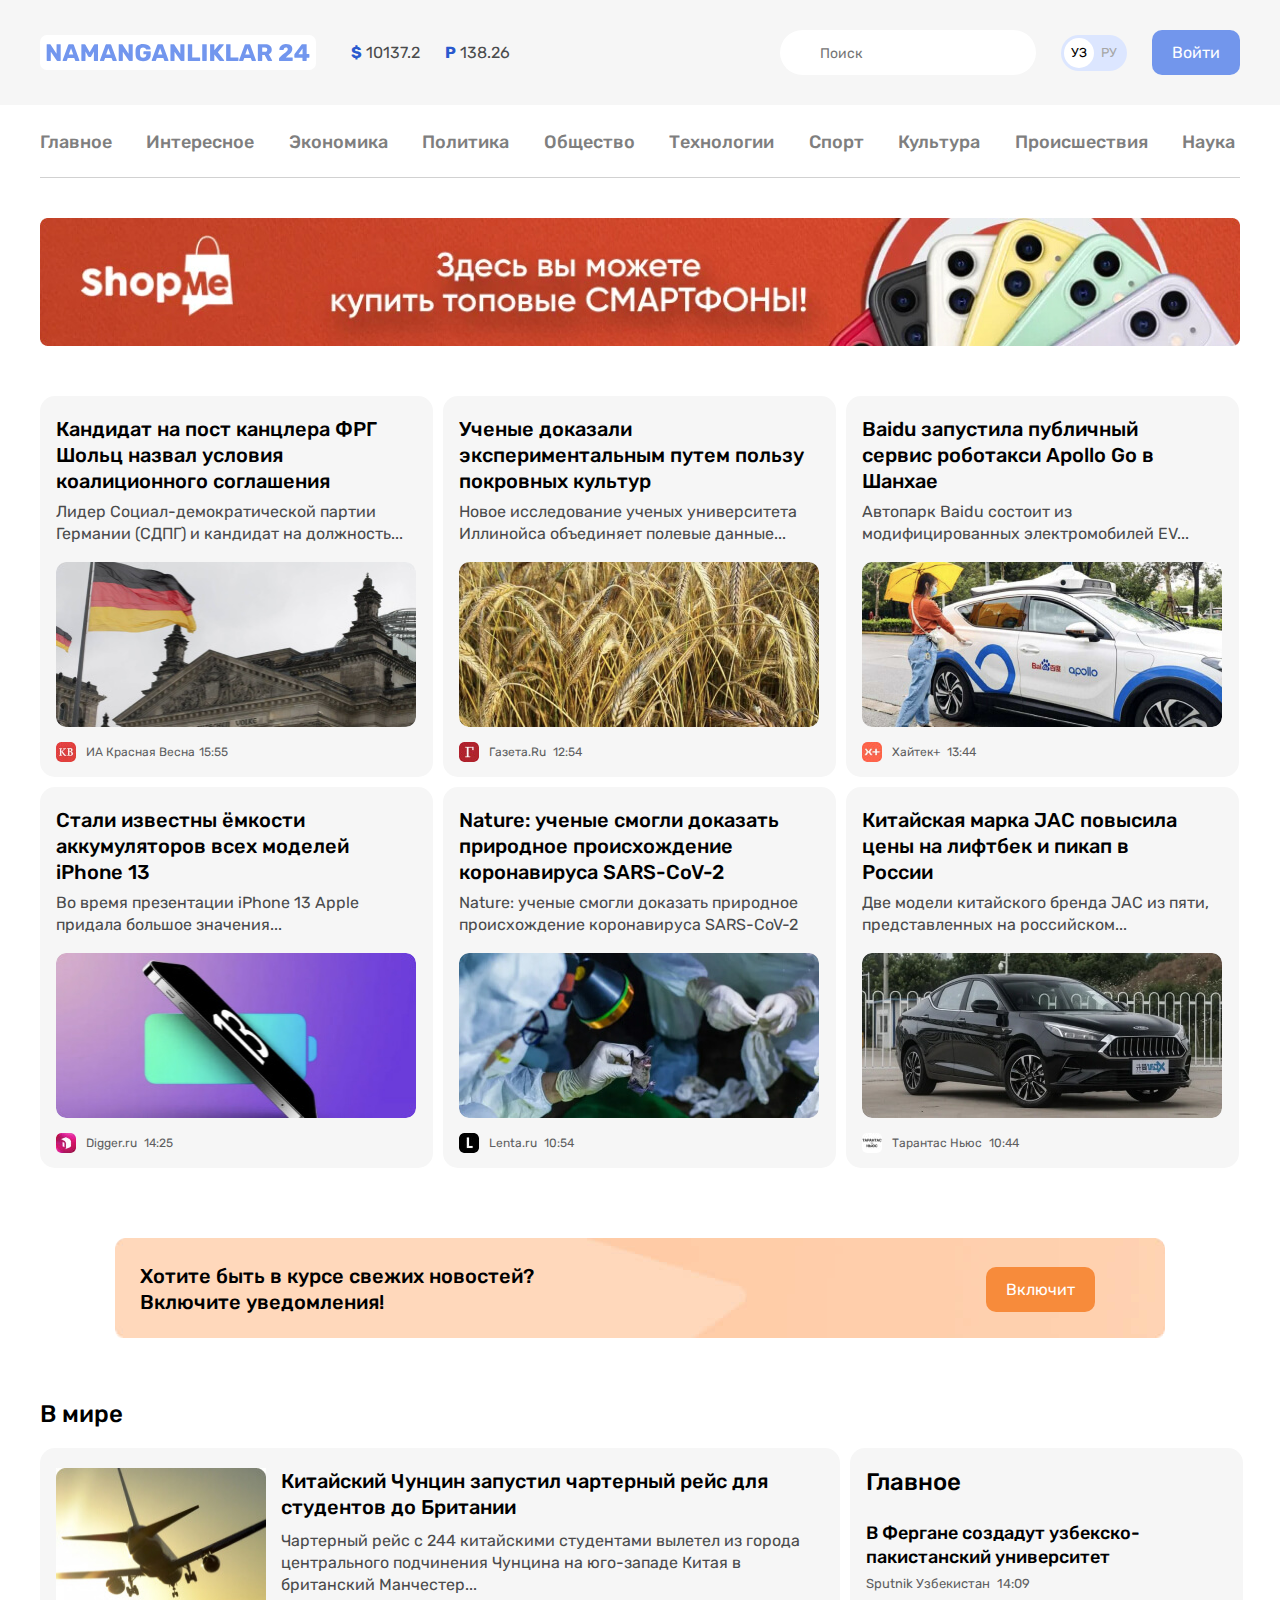
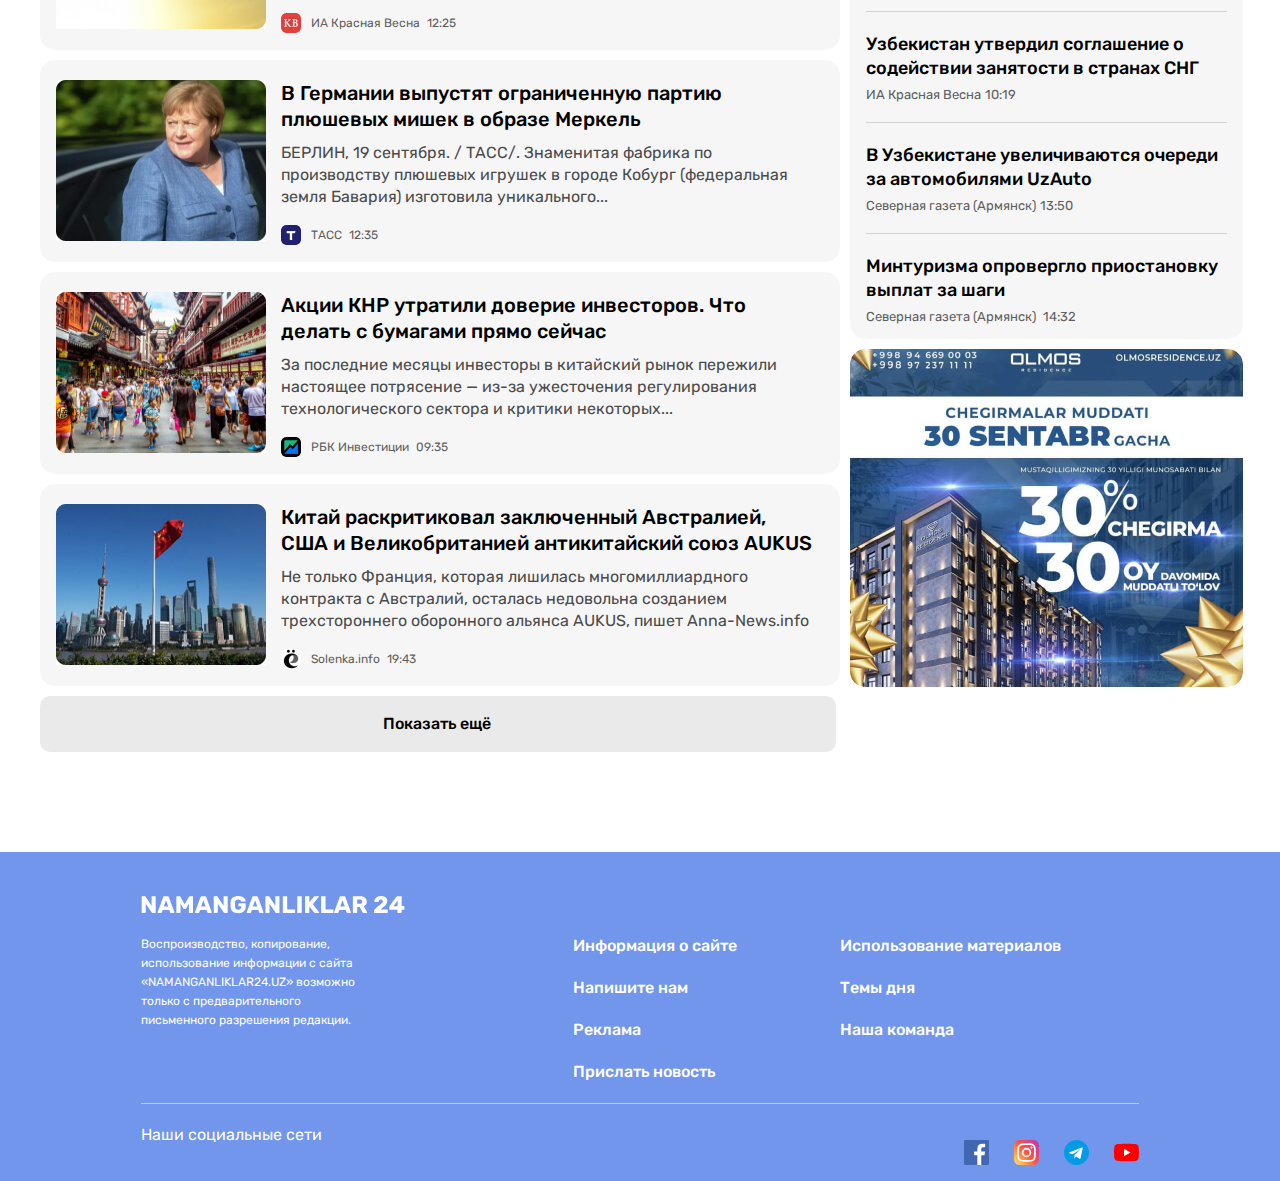
==== commit 47fd455c: "add all errors have been corrected" ====
--- a/index.html
+++ b/index.html
@@ -122,7 +122,7 @@
           <article class="site-main-item article-card">
             <h3 class="site-main-header"><a class="site-main-heade-link" href="#">Стали известны ёмкости аккумуляторов всех моделей iPhone 13</a></h3>
             <p class="site-main-text">Во время презентации iPhone 13 Apple придала большое значения...</p>
-            <img class="site-main-img" src="img/iphone-13.jpg" alt=" " width="360" height="165" srcset="img/iphone-13.jpg 1x, img/iphone-13@2x.jpg 2x" >
+            <img class="site-main-img" src="img/iphone-13.jpg" alt="iphone 13-img " width="360" height="165" srcset="img/iphone-13.jpg 1x, img/iphone-13@2x.jpg 2x" >
             <footer class="site-main-list-bottom">
               <img class="site-main-list-bottom-icon" src="img/Digger.ru.jpg" alt="" width="20" height="20" srcset="img/Digger.ru.jpg 1x, img/Digger.ru@2x.jpg  2x">
               <div class="site-main-list-bottom-div"><span class="site-main-list-bottom-address">Digger.ru <time datatime="2021-11-14 14:25" class="time">14:25</time></span></div>
@@ -161,9 +161,10 @@
 
       <!-- global -->
 
-<h2>  </h2>
+
 
       <section class="global-news ">
+        <h1 class="visually-hidden"></h1>
         <h2 class="global-header">В мире</h2>
         <div class="global-news-content">
           <div class="global-news-div" >
@@ -174,7 +175,7 @@
                 <p class="global-news-text site-main-text">Чартерный рейс с 244 китайскими студентами вылетел из города центрального подчинения Чунцина на юго-западе Китая в британский Манчестер...</p>
                 <footer class="site-main-list-bottom">
                   <img class="site-main-list-bottom-icon" src="img/ИА-Красная-Весна-icon.jpg" alt="KB" width="20" height="20" srcset="img/ИА-Красная-Весна-icon.jpg 1x, img/ИА-Красная-Весна-icon@2x.jpg 2x">
-                  <div class="site-main-list-bottom-div"><span class="site-main-list-bottom-address">ИА Красная Весна<time datatime="2021-11-14 10:10" class="time"> 12:25 </time>
+                  <div class="site-main-list-bottom-div"><span class="site-main-list-bottom-address">ИА Красная Весна<time datatime="2021-11-14 12:25" class="time"> 12:25 </time>
                   </span></div>
                 </footer>
               </div>
@@ -186,7 +187,7 @@
                 <p class="global-news-text site-main-text">БЕРЛИН, 19 сентября. / ТАСС/. Знаменитая фабрика по производству плюшевых игрушек в городе Кобург (федеральная земля Бавария) изготовила уникального...</p>
                 <footer class="site-main-list-bottom">
                   <img class="site-main-list-bottom-icon" src="img/ТАСС.jpg" alt="KB" width="20" height="20" srcset="img/ТАСС.jpg 1x, img/ТАСС@2x.jpg 2x">
-                  <div class="site-main-list-bottom-div"><span class="site-main-list-bottom-address">ТАСС<time datatime="2021-11-14 10:10" class="time"> 12:35 </time>
+                  <div class="site-main-list-bottom-div"><span class="site-main-list-bottom-address">ТАСС<time datatime="2021-11-14 12:35" class="time"> 12:35 </time>
                   </span></div>
                 </footer>
               </div>
@@ -198,7 +199,7 @@
                 <p class="global-news-text site-main-text">За последние месяцы инвесторы в китайский рынок пережили настоящее потрясение — из-за ужесточения регулирования технологического сектора и критики некоторых...</p>
                 <footer class="site-main-list-bottom">
                   <img class="site-main-list-bottom-icon" src="img/РБК.jpg" alt="KB" width="20" height="20" srcset="img/РБК.jpg 1x, img/РБК@2x.jpg 2x">
-                  <div class="site-main-list-bottom-div"><span class="site-main-list-bottom-address">РБК Инвестиции<time datatime="2021-11-14 10:10" class="time"> 09:35 </time>
+                  <div class="site-main-list-bottom-div"><span class="site-main-list-bottom-address">РБК Инвестиции<time datatime="2021-11-14 09:35" class="time"> 09:35 </time>
                   </span></div>
                 </footer>
               </div>
@@ -210,7 +211,7 @@
                 <p class="global-news-text site-main-text">Не только Франция, которая лишилась многомиллиардного контракта с Австралий, осталась недовольна созданием трехстороннего оборонного альянса AUKUS, пишет Anna-News.info</p>
                 <footer class="site-main-list-bottom">
                   <img class="site-main-list-bottom-icon" src="img/Solenka.info.jpg" alt="KB" width="20" height="20" srcset="img/Solenka.info.jpg 1x, img/Solenka.info@2x.jpg 2x">
-                  <div class="site-main-list-bottom-div"><span class="site-main-list-bottom-address">Solenka.info <time datatime="2021-11-14 10:10" class="time"> 19:43 </time>
+                  <div class="site-main-list-bottom-div"><span class="site-main-list-bottom-address">Solenka.info <time datatime="2021-11-14 19:43" class="time"> 19:43 </time>
                   </span></div>
                 </footer>
               </div>
@@ -219,15 +220,15 @@
           </div>
           <div class="main-aside">
             <article class="site-main-item article-card">
-              <h2 class="aside-header">Главное</h2>
-              <h3 class="site-main-header"><a class="site-main-article-link" href="#">В Фергане создадут узбекско-пакистанский университет</a></h3>
-              <div class="site-main-list-bottom-div"><span class="site-main-list-bottom-address aside-time">Sputnik Узбекистан <time datatime="2021-11-14 10:10" class="time">14:09 </time></span></div>
-              <h3 class="site-main-header"><a class="site-main-article-link" href="#">Узбекистан утвердил соглашение о содействии занятости в странах СНГ</a></h3>
-              <div class="site-main-list-bottom-div"><span class="site-main-list-bottom-address aside-time">ИА Красная Весна<time datatime="2021-11-14 10:10" class="time">10:19 </time></span></div>
-              <h3 class="site-main-header"><a class="site-main-article-link" href="#">В Узбекистане увеличиваются очереди за автомобилями UzAuto</a></h3>
-              <div class="site-main-list-bottom-div"><span class="site-main-list-bottom-address aside-time">Северная газета (Армянск)<time datatime="2021-11-14 10:10" class="time">13:50</time></span></div>
-              <h3 class="site-main-header"><a class="site-main-article-link" href="#">Минтуризма опровергло приостановку выплат за шаги</a></h3>
-              <div class="site-main-list-bottom-div"><span class="site-main-list-bottom-address aside-time">Северная газета (Армянск) <time datatime="2021-11-14 10:10" class="time">14:32</time></span></div>
+              <h3 class="aside-header">Главное</h3>
+              <h4 class="site-main-header"><a class="site-main-article-link" href="#">В Фергане создадут узбекско-пакистанский университет</a></h4>
+              <div class="site-main-list-bottom-div"><span class="site-main-list-bottom-address aside-time">Sputnik Узбекистан <time datatime="2021-11-14 14:09" class="time">14:09 </time></span></div>
+              <h4 class="site-main-header"><a class="site-main-article-link" href="#">Узбекистан утвердил соглашение о содействии занятости в странах СНГ</a></h4>
+              <div class="site-main-list-bottom-div"><span class="site-main-list-bottom-address aside-time">ИА Красная Весна<time datatime="2021-11-14 10:19" class="time">10:19 </time></span></div>
+              <h4 class="site-main-header"><a class="site-main-article-link" href="#">В Узбекистане увеличиваются очереди за автомобилями UzAuto</a></h4>
+              <div class="site-main-list-bottom-div"><span class="site-main-list-bottom-address aside-time">Северная газета (Армянск)<time datatime="2021-11-14 13:50" class="time">13:50</time></span></div>
+              <h4 class="site-main-header"><a class="site-main-article-link" href="#">Минтуризма опровергло приостановку выплат за шаги</a></h4>
+              <div class="site-main-list-bottom-div"><span class="site-main-list-bottom-address aside-time">Северная газета (Армянск) <time datatime="2021-11-14 14:32" class="time">14:32</time></span></div>
             </article>
             <aside><a href="http://olmosresidence.uz/" target="_blank"><img class="olmos-img" src="img/30-sentabr.jpg" alt="" width="393" height="338" srcset="img/30-sentabr.jpg 1x, img/30-sentabr@2x.jpg 2x"></a></aside>
           </div>
--- a/css/styles.css
+++ b/css/styles.css
@@ -34,6 +34,17 @@
 img{
   max-width: 100%;
   height: auto;
+}
+
+.visually-hidden {
+  position: absolute;
+  width: 1px;
+  height: 1px;
+  margin: -1px;
+  border: 0;
+  padding: 0;
+  clip: rect(0 0 0 0);
+  overflow: hidden;
 }
 
 
@@ -366,18 +377,13 @@
 
 .aside-time{
   display: block;
-
   font-style: normal;
   font-weight: normal;
   font-size: 13px;
   line-height: 15px;
-
   color: #5E5F61;
 }
 
-.site-main-list-bottom-div{
-
-}
 .site-main-list-bottom-div:not(:last-child){
   border-bottom: 1px solid  #D2D2D2;
 }
@@ -451,7 +457,7 @@
 
 
 .global-news-img {
-  padding-right: 15px;
+  margin-right: 15px;
   width: 210px;
   height: 161px;
 
@@ -520,22 +526,17 @@
 }
 
 .index-article-icon-fvm.ru{
-  display: block;
   width: 86px;
+}
+
+.index-article-icon-text-collor{
+  color: #5E5F61;
   font-size: 14px;
   line-height: 17px;
-
-}
-
-.index-article-icon-text-collor{
-  color: #5E5F61;
-}
-.index-article-section {
 }
 
 .index-article-main-header {
   width: 797px;
-
   font-weight: 500;
   font-size: 26px;
   line-height: 36px;
@@ -614,7 +615,7 @@
 }
 
 
-.name-and-phone-namber{
+.name-and-phone-number{
   display: flex;
 }
 
@@ -682,10 +683,17 @@
 }
 
 .N24-data-list {
+  display: flex;
+  flex-direction: column;
+  width: 444px;
   padding-top: 20px;
   padding-bottom: 20px;
-  padding-left: 25px;
-
+  margin-left: 25px;
+
+}
+
+.N24-data-list:not(:last-child){
+  border-bottom:1px solid #d2d2d2;
 }
 
 .N24-data-list-name{
@@ -721,14 +729,11 @@
 
 .button-div{
   display: flex;
-  justify-content: center;
+  justify-content: flex-end;
   padding-top: 20px;
 }
-.N24-data-button{
-  display: flex;
-  justify-content: center;
-  flex-direction: row;
-  align-items: flex-start;
+
+.send{
   padding: 17px 30px;
   width: 145px;
   height: 53px;
@@ -823,20 +828,9 @@
   text-decoration: none;
 }
 
-.footer-list-link:hover{
-  background-color: #63e2eb;
-  color: #000;
-}
-
-.footer-list-link:active{
-  opacity: 0.6;
-}
-
 .site-footer-footer{
   width: 998px;
-
-}
-
+}
 
 .social-networks {
   display: flex;
